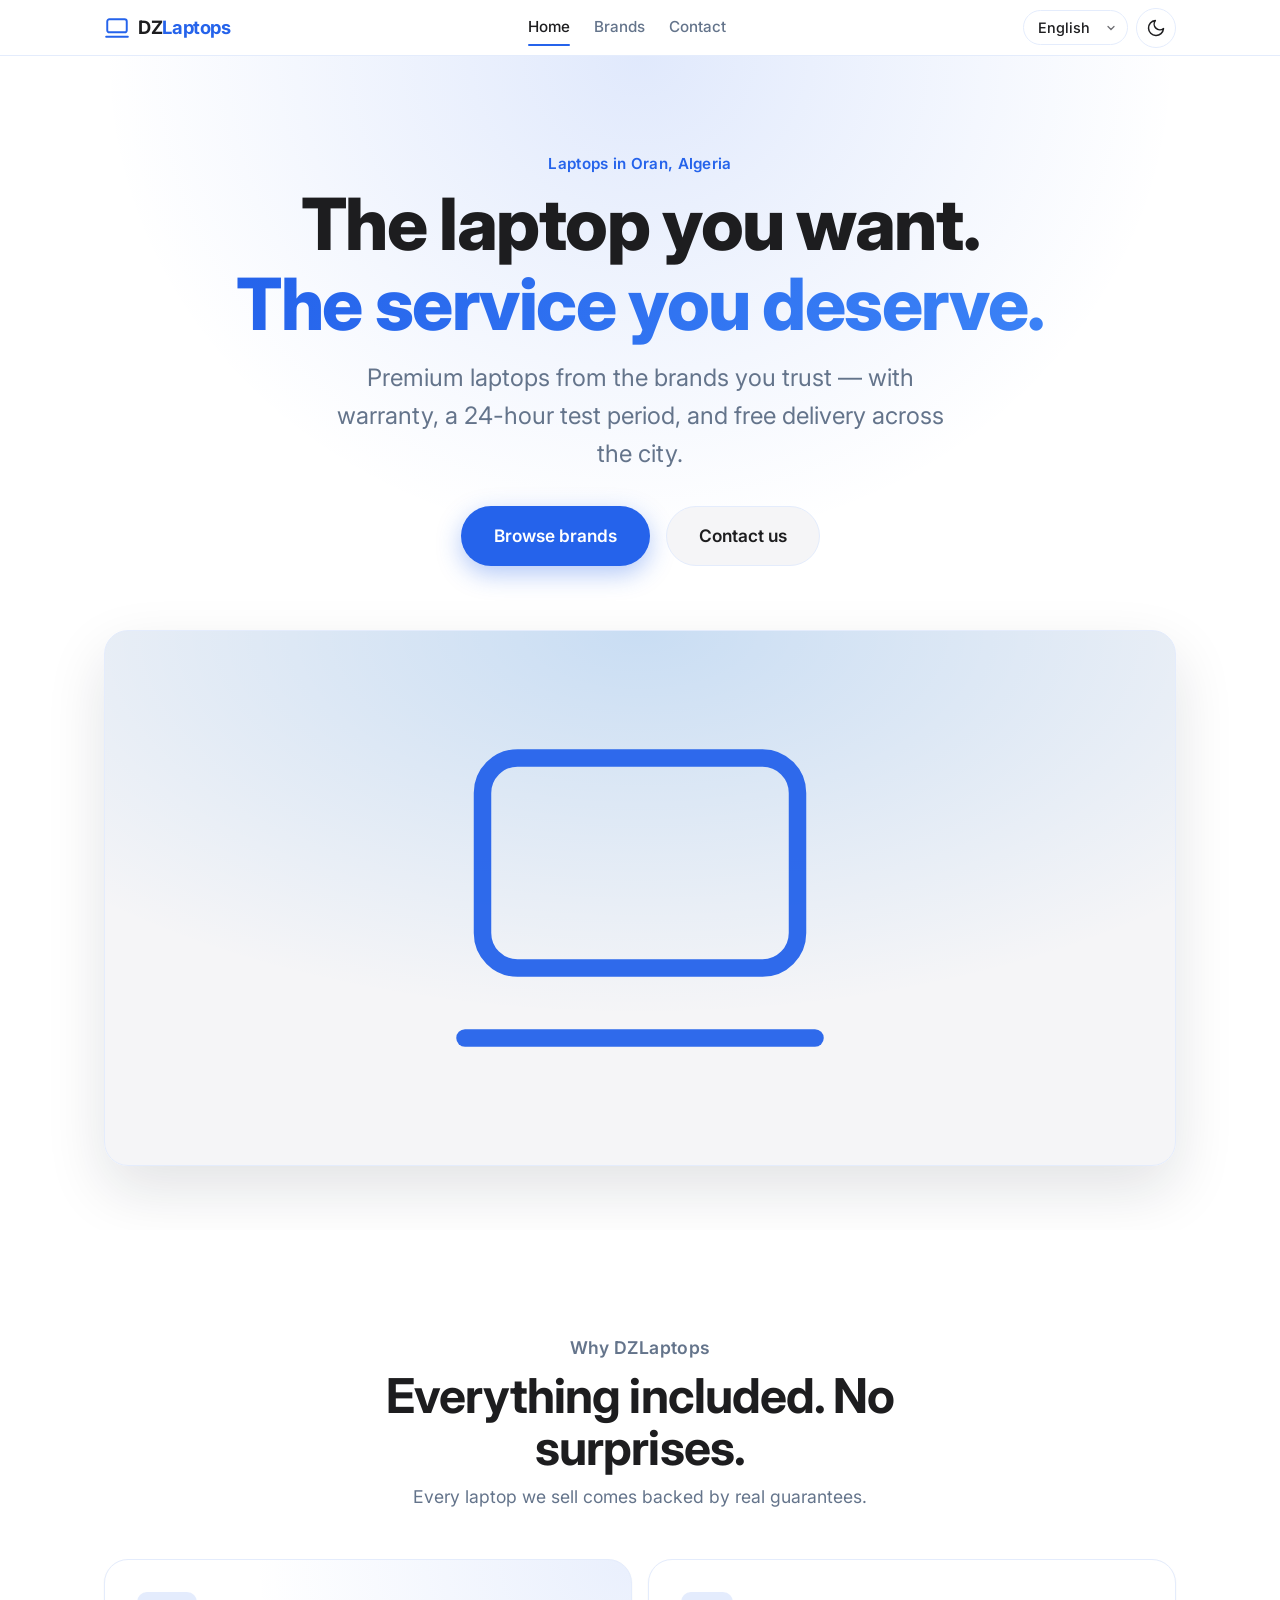
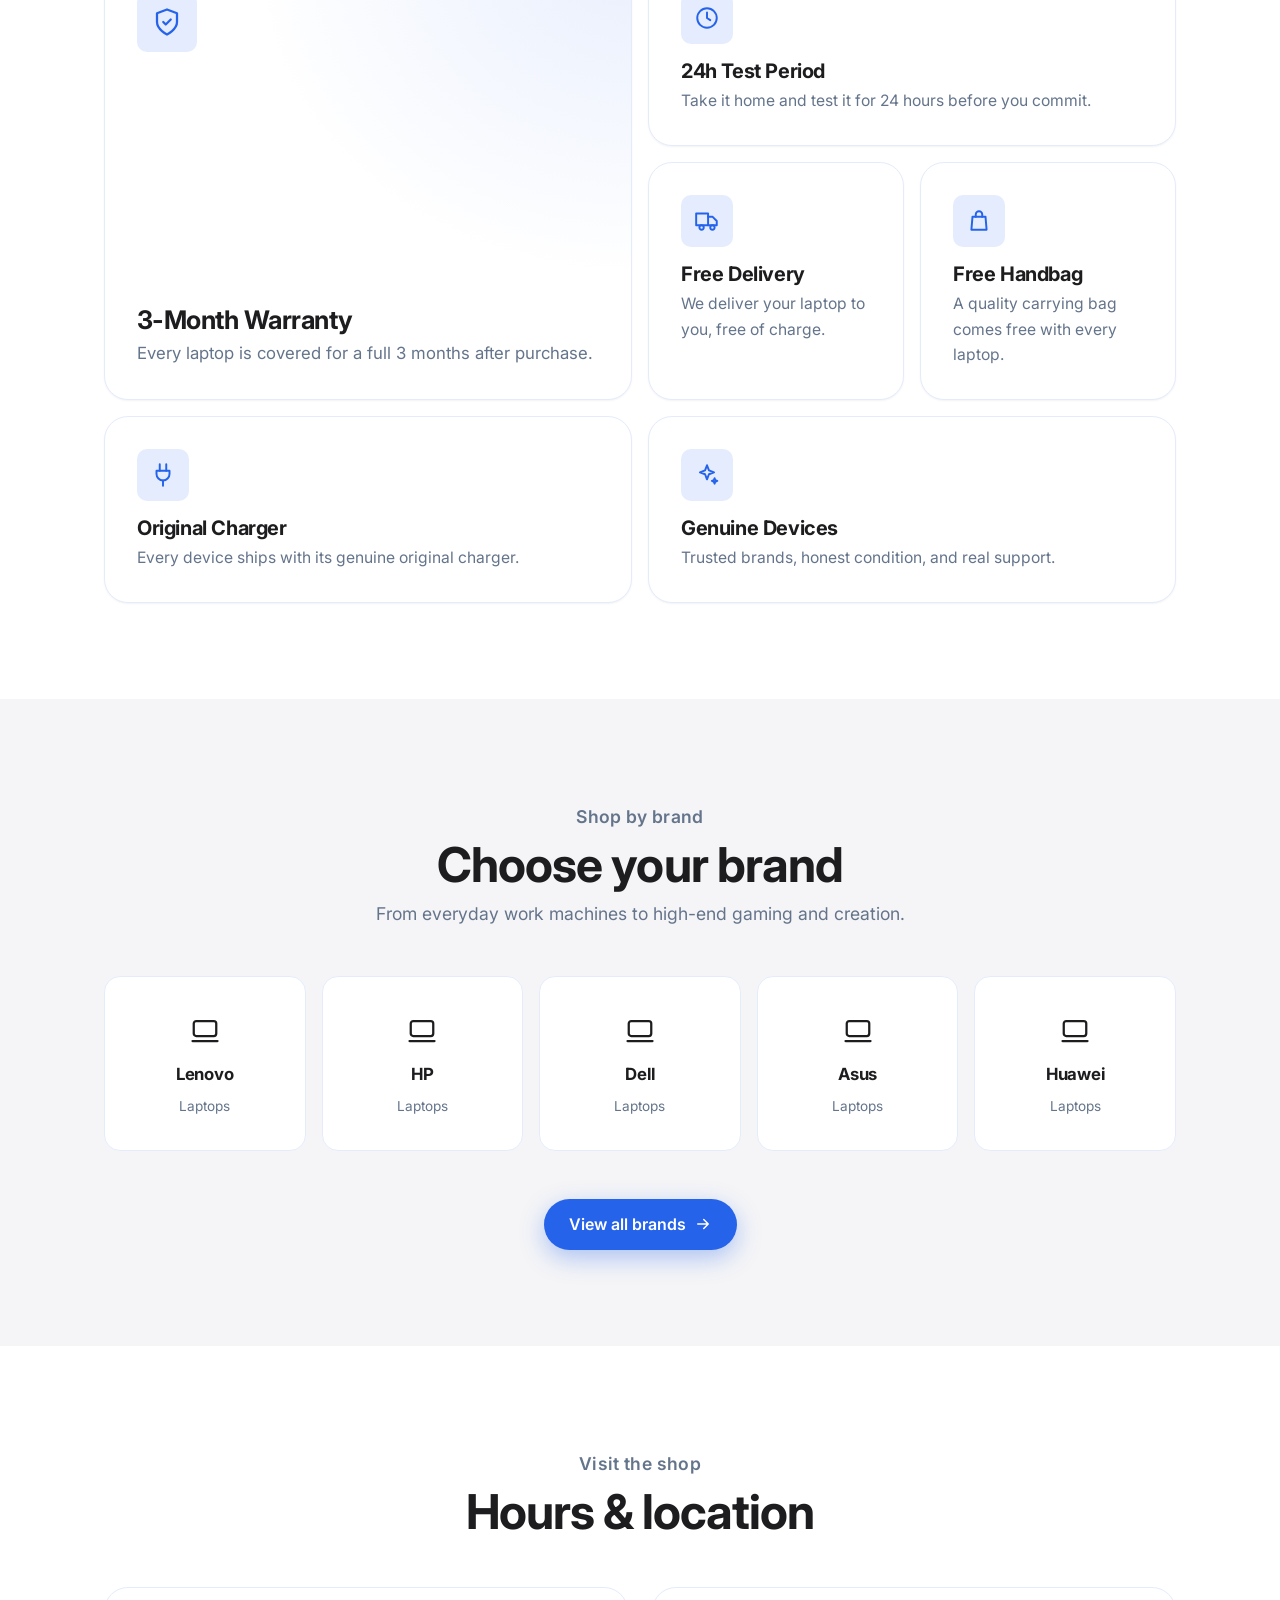
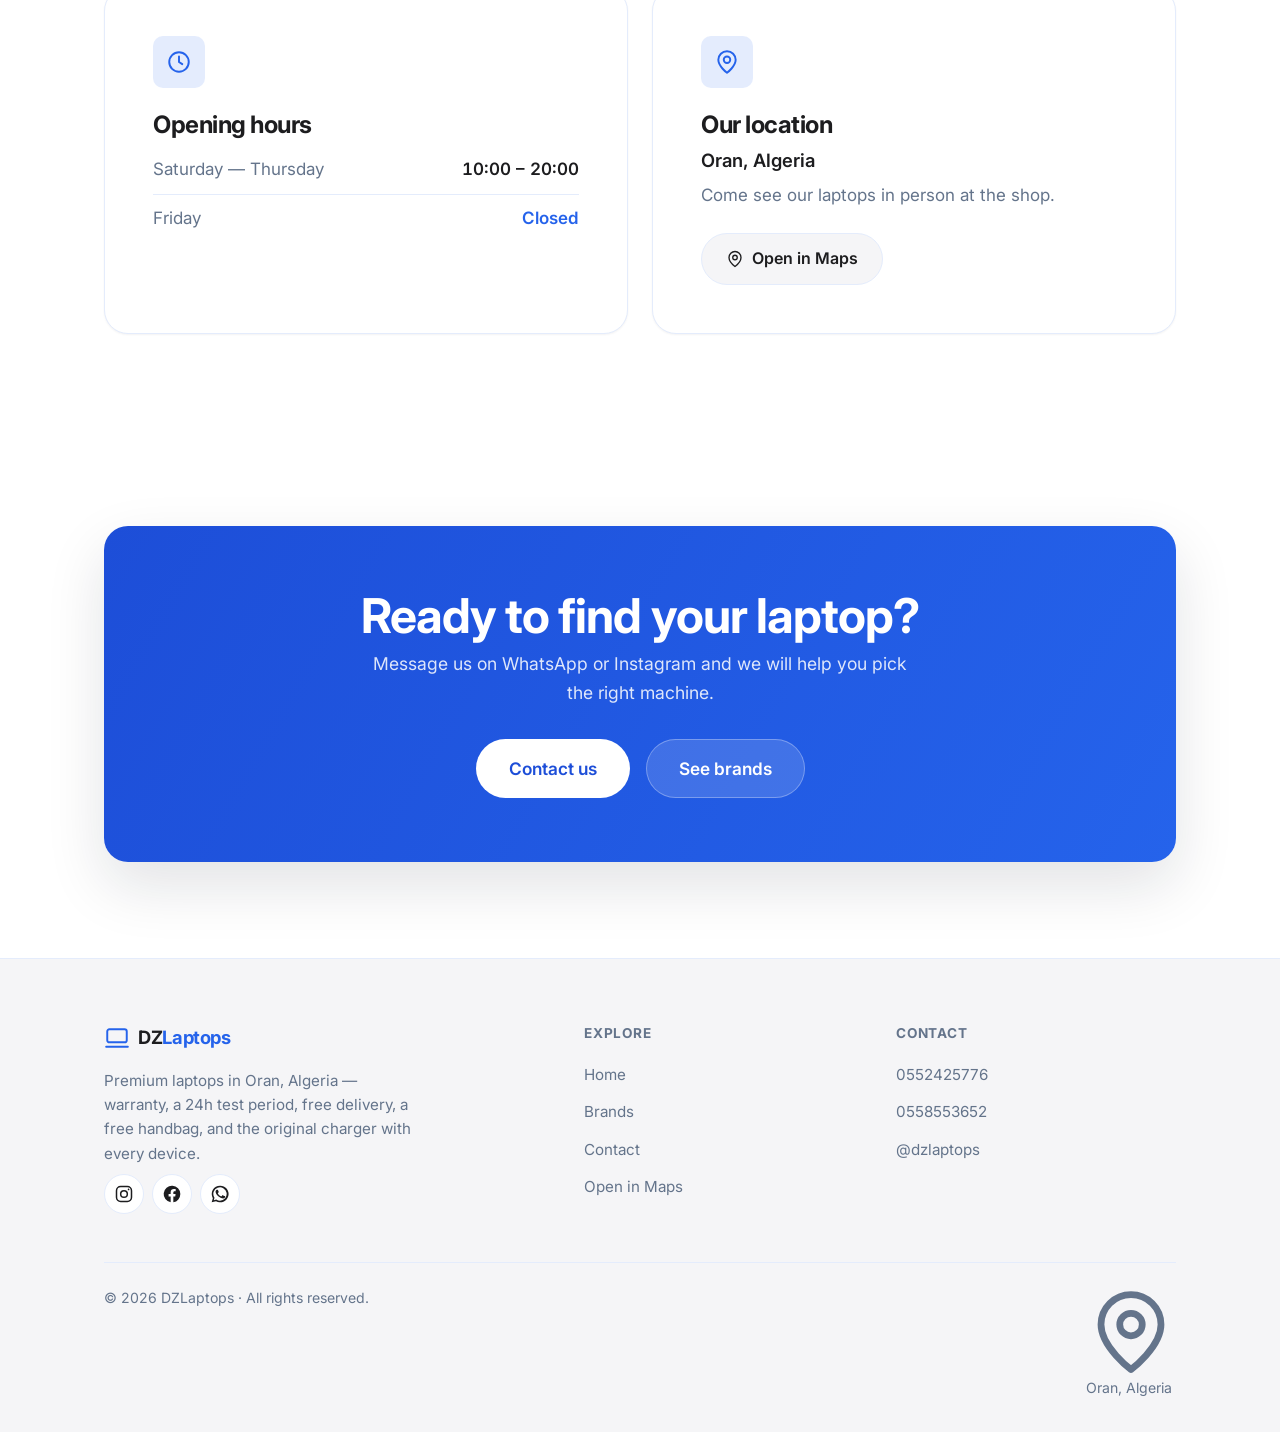
==== index.html @ 5a1df14d "Apply ui-ux-pro-max design system (Bento Grid + skill blue) Rebuild the visual design from the skill" ====
<meta charset="utf-8" />
<meta name="viewport" content="width=device-width, initial-scale=1" />
<meta name="description" content="DZLaptops — premium laptops in Oran, Algeria. 3-month warranty, 24h test period, free delivery, free handbag and the original charger with every device." />
<meta name="theme-color" content="#0071e3" />
<link rel="icon" href="data:image/svg+xml,%3Csvg xmlns='http://www.w3.org/2000/svg' viewBox='0 0 24 24' fill='none' stroke='%230071e3' stroke-width='2' stroke-linecap='round' stroke-linejoin='round'%3E%3Crect x='3' y='4' width='18' height='12' rx='2'/%3E%3Cpath d='M2 20h20'/%3E%3C/svg%3E" />
<link rel="stylesheet" href="assets/css/style.css" />
<title>DZLaptops — Premium Laptops in Oran</title>
<script>
  (function () {
    try {
      var t = localStorage.getItem('dz-theme') ||
        (window.matchMedia('(prefers-color-scheme: dark)').matches ? 'dark' : 'light');
      var l = localStorage.getItem('dz-lang') || 'en';
      var r = document.documentElement;
      r.classList.add('js');
      r.setAttribute('data-theme', t);
      r.setAttribute('lang', l);
      r.setAttribute('dir', l === 'ar' ? 'rtl' : 'ltr');
    } catch (e) {}
  })();
</script>

<body data-page="home" data-page-meta="meta.home">
  <div id="site-header"></div>

  <main>
    <!-- Hero -->
    <header class="hero">
      <div class="container">
        <p class="eyebrow" data-i18n="hero.eyebrow">Laptops in Oran, Algeria</p>
        <h1>
          <span data-i18n="hero.title1">The laptop you want.</span><br />
          <span class="hero-gradient-text" data-i18n="hero.title2">The service you deserve.</span>
        </h1>
        <p class="lead" data-i18n="hero.lead">
          Premium laptops from the brands you trust — with warranty, a 24-hour test period, and free delivery across the city.
        </p>
        <div class="hero-cta">
          <a class="btn btn-primary btn-lg" href="categories.html" data-i18n="hero.cta1">Browse brands</a>
          <a class="btn btn-ghost btn-lg" href="contact.html" data-i18n="hero.cta2">Contact us</a>
        </div>
        <div class="hero-visual reveal" aria-hidden="true">
          <svg viewBox="0 0 24 24" fill="none" stroke="currentColor" stroke-width="1" stroke-linecap="round" stroke-linejoin="round">
            <rect x="3" y="4" width="18" height="12" rx="2" /><path d="M2 20h20" />
          </svg>
        </div>
      </div>
    </header>

    <!-- Perks -->
    <section id="perks">
      <div class="container">
        <div class="section-head reveal">
          <p class="eyebrow" data-i18n="perks.eyebrow">Why DZLaptops</p>
          <h2 data-i18n="perks.title">Everything included. No surprises.</h2>
          <p data-i18n="perks.sub">Every laptop we sell comes backed by real guarantees.</p>
        </div>
        <div class="bento">
          <article class="card perk feat reveal">
            <div class="perk-icon" data-icon="shield"></div>
            <div>
              <h3 data-i18n="perk.warranty.t">3-Month Warranty</h3>
              <p data-i18n="perk.warranty.d">Every laptop is covered for a full 3 months after purchase.</p>
            </div>
          </article>
          <article class="card perk wide reveal">
            <div class="perk-icon" data-icon="clock"></div>
            <h3 data-i18n="perk.test.t">24h Test Period</h3>
            <p data-i18n="perk.test.d">Take it home and test it for 24 hours before you commit.</p>
          </article>
          <article class="card perk reveal">
            <div class="perk-icon" data-icon="truck"></div>
            <h3 data-i18n="perk.delivery.t">Free Delivery</h3>
            <p data-i18n="perk.delivery.d">We deliver your laptop to you, free of charge.</p>
          </article>
          <article class="card perk reveal">
            <div class="perk-icon" data-icon="bag"></div>
            <h3 data-i18n="perk.handbag.t">Free Handbag</h3>
            <p data-i18n="perk.handbag.d">A quality carrying bag comes free with every laptop.</p>
          </article>
          <article class="card perk wide reveal">
            <div class="perk-icon" data-icon="plug"></div>
            <h3 data-i18n="perk.charger.t">Original Charger</h3>
            <p data-i18n="perk.charger.d">Every device ships with its genuine original charger.</p>
          </article>
          <article class="card perk wide reveal">
            <div class="perk-icon" data-icon="sparkles"></div>
            <h3 data-i18n="perk.authentic.t">Genuine Devices</h3>
            <p data-i18n="perk.authentic.d">Trusted brands, honest condition, and real support.</p>
          </article>
        </div>
      </div>
    </section>

    <!-- Brands preview -->
    <section id="brands" style="background: var(--bg-elevated);">
      <div class="container">
        <div class="section-head reveal">
          <p class="eyebrow" data-i18n="brands.eyebrow">Shop by brand</p>
          <h2 data-i18n="brands.title">Choose your brand</h2>
          <p data-i18n="brands.sub">From everyday work machines to high-end gaming and creation.</p>
        </div>
        <div class="brand-grid reveal" id="brandPreview"></div>
        <div style="text-align:center; margin-top: var(--space-6);">
          <a class="btn btn-primary" href="categories.html">
            <span data-i18n="brands.viewall">View all brands</span>
            <span data-icon="arrow" class="inline-icon"></span>
          </a>
        </div>
      </div>
    </section>

    <!-- Info: hours + location -->
    <section id="info">
      <div class="container">
        <div class="section-head reveal">
          <p class="eyebrow" data-i18n="info.eyebrow">Visit the shop</p>
          <h2 data-i18n="info.title">Hours & location</h2>
        </div>
        <div class="info-grid">
          <article class="card info-card reveal">
            <div class="perk-icon" data-icon="clock"></div>
            <h3 data-i18n="info.hours.t">Opening hours</h3>
            <div class="hours-row">
              <span class="day" data-i18n="info.hours.days">Saturday — Thursday</span>
              <span class="time" data-i18n="info.hours.time">10:00 – 20:00</span>
            </div>
            <div class="hours-row">
              <span class="day" data-i18n="info.hours.friday">Friday</span>
              <span class="time badge-closed" data-i18n="info.hours.closed">Closed</span>
            </div>
          </article>
          <article class="card info-card reveal">
            <div class="perk-icon" data-icon="pin"></div>
            <h3 data-i18n="info.location.t">Our location</h3>
            <p style="font-size:1.15rem;font-weight:600;margin-bottom:6px;" data-i18n="info.location.city">Oran, Algeria</p>
            <p class="muted" data-i18n="info.location.d">Come see our laptops in person at the shop.</p>
            <a class="btn btn-ghost" style="margin-top:var(--space-4);" id="mapBtn" target="_blank" rel="noopener">
              <span data-icon="pin" class="inline-icon"></span>
              <span data-i18n="info.location.map">Open in Maps</span>
            </a>
          </article>
        </div>
      </div>
    </section>

    <!-- CTA banner -->
    <section>
      <div class="container">
        <div class="banner reveal">
          <h2 data-i18n="banner.title">Ready to find your laptop?</h2>
          <p data-i18n="banner.sub">Message us on WhatsApp or Instagram and we will help you pick the right machine.</p>
          <div class="hero-cta">
            <a class="btn btn-primary btn-lg" href="contact.html" data-i18n="banner.cta1">Contact us</a>
            <a class="btn btn-ghost btn-lg" href="categories.html" data-i18n="banner.cta2">See brands</a>
          </div>
        </div>
      </div>
    </section>
  </main>

  <div id="site-footer"></div>

  <script src="assets/js/components.js"></script>
  <script src="assets/js/i18n.js"></script>
  <script src="assets/js/page.js"></script>
  <script src="assets/js/main.js"></script>
</body>
---- assets/css/style.css ----
/* =========================================================
   DZLaptops — Apple-inspired blue theme
   Design tokens, light/dark themes, RTL, responsive
   ========================================================= */

@import url('https://fonts.googleapis.com/css2?family=Inter:wght@400;500;600;700;800&family=Cairo:wght@400;500;600;700;800&display=swap');

/* ---------- Design tokens ---------- */
:root {
  /* Brand blue — ui-ux-pro-max color DB (SaaS/CRM professional blue) */
  --blue-500: #2563eb;
  --blue-400: #3b82f6;
  --blue-600: #1d4ed8;
  --blue-glow: rgba(37, 99, 235, 0.35);

  /* Light theme (default) — Bento Box Grid canvas (#F5F5F7) + skill tokens */
  --bg: #ffffff;
  --bg-elevated: #f5f5f7;
  --surface: #ffffff;
  --surface-2: #f5f5f7;
  --text: #1d1d1f;
  --text-muted: #64748b;          /* skill muted-foreground */
  --border: #e4ecfc;              /* skill border */
  --border-strong: #cdddfb;
  --primary: var(--blue-500);
  --primary-hover: var(--blue-600);
  --on-primary: #ffffff;
  --nav-bg: rgba(255, 255, 255, 0.72);
  /* Bento shadow scale (skill: 0 4px 6px rgba(0,0,0,.05)) */
  --shadow-sm: 0 1px 2px rgba(15, 23, 42, 0.05);
  --shadow-md: 0 4px 6px rgba(15, 23, 42, 0.05), 0 10px 30px rgba(15, 23, 42, 0.06);
  --shadow-lg: 0 24px 60px rgba(15, 23, 42, 0.12);
  --hover-scale: 1.02;            /* skill Bento hover */
  --hero-glow: radial-gradient(60% 60% at 50% 0%, rgba(37, 99, 235, 0.14) 0%, rgba(37, 99, 235, 0) 70%);

  /* Type scale */
  --font-sans: 'Inter', -apple-system, BlinkMacSystemFont, 'SF Pro Display', 'Segoe UI', Roboto, Helvetica, Arial, sans-serif;
  --font-ar: 'Cairo', 'Inter', -apple-system, 'Segoe UI', sans-serif;

  /* Spacing rhythm (4/8) */
  --space-1: 4px;
  --space-2: 8px;
  --space-3: 16px;
  --space-4: 24px;
  --space-5: 32px;
  --space-6: 48px;
  --space-7: 64px;
  --space-8: 96px;

  --radius-sm: 10px;
  --radius-md: 16px;
  --radius-lg: 24px;
  --radius-full: 999px;

  --container: 1120px;
  --nav-h: 56px;
  --ease: cubic-bezier(0.4, 0, 0.2, 1);
}

:root[data-theme='dark'] {
  --bg: #000000;
  --bg-elevated: #101012;
  --surface: #161617;
  --surface-2: #1d1d1f;
  --text: #f5f5f7;
  --text-muted: #94a3b8;
  --border: rgba(255, 255, 255, 0.10);
  --border-strong: rgba(255, 255, 255, 0.18);
  --primary: var(--blue-400);
  --primary-hover: #60a5fa;
  --on-primary: #ffffff;
  --nav-bg: rgba(20, 20, 22, 0.72);
  --shadow-sm: 0 1px 2px rgba(0, 0, 0, 0.4);
  --shadow-md: 0 8px 30px rgba(0, 0, 0, 0.5);
  --shadow-lg: 0 24px 60px rgba(0, 0, 0, 0.6);
  --hover-scale: 1.02;
  --hero-glow: radial-gradient(60% 60% at 50% 0%, rgba(59, 130, 246, 0.22) 0%, rgba(59, 130, 246, 0) 70%);
}

/* ---------- Base ---------- */
* { box-sizing: border-box; margin: 0; padding: 0; }

html { scroll-behavior: smooth; -webkit-text-size-adjust: 100%; }

body {
  font-family: var(--font-sans);
  background: var(--bg);
  color: var(--text);
  line-height: 1.6;
  font-size: 17px;
  min-height: 100dvh;
  -webkit-font-smoothing: antialiased;
  text-rendering: optimizeLegibility;
  transition: background-color 0.4s var(--ease), color 0.4s var(--ease);
}

html[lang='ar'] body { font-family: var(--font-ar); }

img { max-width: 100%; display: block; }

a { color: inherit; text-decoration: none; }

h1, h2, h3 { line-height: 1.1; letter-spacing: -0.02em; font-weight: 700; }
h1 { font-size: clamp(2.5rem, 6vw, 4.5rem); font-weight: 800; }
h2 { font-size: clamp(1.9rem, 4vw, 3rem); }
h3 { font-size: 1.25rem; }

.container { width: 100%; max-width: var(--container); margin-inline: auto; padding-inline: var(--space-4); }

section { padding-block: var(--space-8); }

.eyebrow {
  color: var(--primary);
  font-weight: 600;
  font-size: 0.95rem;
  letter-spacing: 0.02em;
  margin-bottom: var(--space-2);
}

.section-head { text-align: center; max-width: 640px; margin: 0 auto var(--space-6); }
.section-head p { color: var(--text-muted); font-size: 1.1rem; margin-top: var(--space-2); }

.muted { color: var(--text-muted); }

/* ---------- Buttons ---------- */
.btn {
  display: inline-flex;
  align-items: center;
  gap: var(--space-2);
  padding: 12px 24px;
  border-radius: var(--radius-full);
  font-weight: 600;
  font-size: 1rem;
  cursor: pointer;
  border: 1px solid transparent;
  transition: transform 0.2s var(--ease), background-color 0.2s var(--ease),
    box-shadow 0.2s var(--ease), border-color 0.2s var(--ease);
  white-space: nowrap;
}
.btn:focus-visible { outline: 3px solid var(--primary); outline-offset: 2px; }
.btn-primary { background: var(--primary); color: var(--on-primary); box-shadow: 0 8px 24px var(--blue-glow); }
.btn-primary:hover { background: var(--primary-hover); transform: translateY(-2px); }
.btn-primary:active { transform: translateY(0); }
.btn-ghost { background: var(--surface-2); color: var(--text); border-color: var(--border); }
.btn-ghost:hover { border-color: var(--border-strong); transform: translateY(-2px); }
.btn-lg { padding: 15px 32px; font-size: 1.08rem; }

/* ---------- Navbar ---------- */
.nav {
  position: sticky;
  top: 0;
  z-index: 100;
  height: var(--nav-h);
  background: var(--nav-bg);
  -webkit-backdrop-filter: saturate(180%) blur(20px);
  backdrop-filter: saturate(180%) blur(20px);
  border-bottom: 1px solid var(--border);
}
.nav-inner {
  height: 100%;
  display: flex;
  align-items: center;
  justify-content: space-between;
  gap: var(--space-3);
  max-width: var(--container);
  margin-inline: auto;
  padding-inline: var(--space-4);
}
.brand { display: flex; align-items: center; gap: 8px; font-weight: 700; font-size: 1.15rem; letter-spacing: -0.02em; }
.brand svg { width: 26px; height: 26px; color: var(--primary); }
.brand b { color: var(--primary); }

.nav-links { display: flex; align-items: center; gap: var(--space-4); }
.nav-links a { color: var(--text-muted); font-size: 0.95rem; font-weight: 500; transition: color 0.2s var(--ease); position: relative; }
.nav-links a:hover, .nav-links a.active { color: var(--text); }
.nav-links a.active::after {
  content: ''; position: absolute; inset-inline: 0; bottom: -6px; height: 2px;
  background: var(--primary); border-radius: 2px;
}

.nav-actions { display: flex; align-items: center; gap: var(--space-2); }

.icon-btn {
  width: 40px; height: 40px;
  display: inline-flex; align-items: center; justify-content: center;
  border-radius: var(--radius-full);
  background: transparent; border: 1px solid var(--border);
  color: var(--text); cursor: pointer;
  transition: background-color 0.2s var(--ease), border-color 0.2s var(--ease);
}
.icon-btn:hover { background: var(--surface-2); border-color: var(--border-strong); }
.icon-btn:focus-visible { outline: 3px solid var(--primary); outline-offset: 2px; }
.icon-btn svg { width: 20px; height: 20px; }

/* Language selector */
.lang-select {
  appearance: none;
  background: transparent;
  border: 1px solid var(--border);
  color: var(--text);
  border-radius: var(--radius-full);
  padding: 8px 30px 8px 14px;
  font-family: inherit;
  font-size: 0.9rem;
  font-weight: 500;
  cursor: pointer;
  background-image: url("data:image/svg+xml,%3Csvg xmlns='http://www.w3.org/2000/svg' width='12' height='12' viewBox='0 0 24 24' fill='none' stroke='%236e6e73' stroke-width='2.5' stroke-linecap='round'%3E%3Cpath d='M6 9l6 6 6-6'/%3E%3C/svg%3E");
  background-repeat: no-repeat;
  background-position: right 10px center;
}
html[dir='rtl'] .lang-select { padding: 8px 14px 8px 30px; background-position: left 10px center; }
.lang-select:focus-visible { outline: 3px solid var(--primary); outline-offset: 2px; }

/* Mobile menu toggle */
.menu-toggle { display: none; }

/* ---------- Hero ---------- */
.hero {
  position: relative;
  text-align: center;
  padding-block: var(--space-8) var(--space-7);
  overflow: hidden;
}
.hero::before {
  content: ''; position: absolute; inset: 0; background: var(--hero-glow); pointer-events: none;
}
.hero .container { position: relative; }
.hero h1 { margin-bottom: var(--space-3); }
.hero .lead {
  font-size: clamp(1.1rem, 2.4vw, 1.5rem);
  color: var(--text-muted);
  max-width: 620px;
  margin: 0 auto var(--space-5);
}
.hero-gradient-text {
  background: linear-gradient(120deg, var(--blue-500), var(--blue-400));
  -webkit-background-clip: text; background-clip: text;
  -webkit-text-fill-color: transparent; color: transparent;
}
.hero-cta { display: flex; gap: var(--space-3); justify-content: center; flex-wrap: wrap; }

.hero-visual {
  margin-top: var(--space-7);
  aspect-ratio: 16 / 8;
  border-radius: var(--radius-lg);
  background:
    radial-gradient(120% 120% at 50% 0%, rgba(0,113,227,0.18), transparent 60%),
    linear-gradient(160deg, var(--surface-2), var(--bg-elevated));
  border: 1px solid var(--border);
  box-shadow: var(--shadow-lg);
  display: grid;
  place-items: center;
  position: relative;
  overflow: hidden;
}
.hero-visual svg { width: min(60%, 420px); height: auto; color: var(--primary); opacity: 0.95; }

/* ---------- Perks / features grid ---------- */
.grid { display: grid; gap: var(--space-4); }
.grid-3 { grid-template-columns: repeat(3, 1fr); }
.grid-2 { grid-template-columns: repeat(2, 1fr); }

.card {
  background: var(--surface);
  border: 1px solid var(--border);
  border-radius: var(--radius-lg);           /* skill Bento: 24px */
  padding: var(--space-5);
  box-shadow: var(--shadow-sm);
  transition: transform 0.25s var(--ease), box-shadow 0.25s var(--ease), border-color 0.25s var(--ease);
}
.card:hover { transform: scale(var(--hover-scale)); box-shadow: var(--shadow-md); border-color: var(--border-strong); }

/* ---------- Bento Box Grid (ui-ux-pro-max style: "Bento Box Grid") ----------
   Modular, asymmetric cards with varied spans — the skill's #1 Apple match. */
.bento {
  display: grid;
  grid-template-columns: repeat(4, 1fr);
  grid-auto-rows: minmax(150px, auto);
  gap: var(--space-3);                        /* skill --grid-gap: 16px */
}
.bento .card { display: flex; flex-direction: column; justify-content: flex-start; }
.bento .feat { grid-column: span 2; grid-row: span 2; }   /* 2x2 hero tile */
.bento .wide { grid-column: span 2; }                      /* 2x1 */
.bento .tall { grid-row: span 2; }
/* The 2x2 feature tile gets a subtle brand wash + larger type */
.bento .feat {
  background:
    radial-gradient(120% 120% at 100% 0%, color-mix(in srgb, var(--primary) 10%, transparent), transparent 60%),
    var(--surface);
  justify-content: space-between;
}
.bento .feat .perk-icon { width: 60px; height: 60px; }
.bento .feat .perk-icon svg { width: 30px; height: 30px; }
.bento .feat h3 { font-size: 1.6rem; margin-top: auto; }
.bento .feat p { font-size: 1.05rem; }

.perk-icon {
  width: 52px; height: 52px; border-radius: var(--radius-sm);
  display: grid; place-items: center;
  background: color-mix(in srgb, var(--primary) 12%, transparent);
  color: var(--primary);
  margin-bottom: var(--space-3);
  flex-shrink: 0;
}
.perk-icon svg { width: 26px; height: 26px; }
.perk h3 { margin-bottom: 6px; }
.perk p { color: var(--text-muted); font-size: 0.98rem; }

/* ---------- Brand grid ---------- */
.brand-grid { display: grid; grid-template-columns: repeat(5, 1fr); gap: var(--space-3); }
.brand-card {
  background: var(--surface);
  border: 1px solid var(--border);
  border-radius: var(--radius-md);
  padding: var(--space-5) var(--space-3);
  display: flex; flex-direction: column; align-items: center; gap: var(--space-2);
  text-align: center;
  transition: transform 0.25s var(--ease), box-shadow 0.25s var(--ease), border-color 0.25s var(--ease);
  cursor: pointer;
}
.brand-card:hover { transform: translateY(-4px); box-shadow: var(--shadow-md); border-color: var(--primary); }
.brand-card:focus-visible { outline: 3px solid var(--primary); outline-offset: 2px; }
.brand-logo {
  height: 44px; display: grid; place-items: center; color: var(--text);
}
.brand-logo svg { height: 30px; width: auto; }
.brand-name { font-weight: 700; font-size: 1.05rem; letter-spacing: -0.01em; }
.brand-card .brand-sub { color: var(--text-muted); font-size: 0.85rem; }

/* ---------- Info / hours + location ---------- */
.info-grid { display: grid; grid-template-columns: 1fr 1fr; gap: var(--space-4); }
.info-card { padding: var(--space-6); }
.info-card .perk-icon { margin-bottom: var(--space-4); }
.info-card h3 { font-size: 1.5rem; margin-bottom: var(--space-2); }
.hours-row { display: flex; justify-content: space-between; padding-block: 10px; border-bottom: 1px solid var(--border); }
.hours-row:last-child { border-bottom: 0; }
.hours-row .day { color: var(--text-muted); }
.hours-row .time { font-weight: 600; font-variant-numeric: tabular-nums; }
.badge-closed { color: var(--blue-500); font-weight: 600; }
:root[data-theme='dark'] .badge-closed { color: var(--blue-400); }

/* ---------- Contact ---------- */
.contact-grid { display: grid; grid-template-columns: repeat(2, 1fr); gap: var(--space-4); }
.contact-card { display: flex; align-items: center; gap: var(--space-4); padding: var(--space-4) var(--space-5); }
.contact-card .perk-icon { margin-bottom: 0; flex-shrink: 0; }
.contact-card .c-body { display: flex; flex-direction: column; }
.contact-card .c-label { color: var(--text-muted); font-size: 0.88rem; }
.contact-card .c-value { font-weight: 700; font-size: 1.15rem; letter-spacing: -0.01em; font-variant-numeric: tabular-nums; }
.contact-card:hover .c-value { color: var(--primary); }

/* ---------- Banner CTA ---------- */
.banner {
  background: linear-gradient(120deg, var(--blue-600), var(--blue-500));
  border-radius: var(--radius-lg);
  padding: var(--space-7);
  text-align: center;
  color: #fff;
  box-shadow: var(--shadow-lg);
}
.banner h2 { color: #fff; }
.banner p { color: rgba(255,255,255,0.85); max-width: 560px; margin: var(--space-2) auto var(--space-5); font-size: 1.1rem; }
.banner .btn-ghost { background: rgba(255,255,255,0.14); color: #fff; border-color: rgba(255,255,255,0.3); }
.banner .btn-ghost:hover { background: rgba(255,255,255,0.24); }
.banner .btn-primary { background: #fff; color: var(--blue-600); box-shadow: none; }

/* ---------- Footer ---------- */
.footer { border-top: 1px solid var(--border); background: var(--bg-elevated); padding-block: var(--space-7) var(--space-5); }
.footer-grid { display: grid; grid-template-columns: 1.6fr 1fr 1fr; gap: var(--space-5); margin-bottom: var(--space-6); }
.footer h4 { font-size: 0.85rem; text-transform: uppercase; letter-spacing: 0.06em; color: var(--text-muted); margin-bottom: var(--space-3); }
.footer .brand { margin-bottom: var(--space-3); }
.footer p { color: var(--text-muted); font-size: 0.95rem; max-width: 320px; }
.footer ul { list-style: none; display: flex; flex-direction: column; gap: 10px; }
.footer ul a { color: var(--text-muted); font-size: 0.95rem; transition: color 0.2s var(--ease); }
.footer ul a:hover { color: var(--text); }
.socials { display: flex; gap: var(--space-2); margin-top: var(--space-2); }
.socials a { width: 40px; height: 40px; border-radius: var(--radius-full); display: grid; place-items: center; background: var(--surface); border: 1px solid var(--border); color: var(--text); transition: transform 0.2s var(--ease), border-color 0.2s var(--ease); }
.socials a:hover { transform: translateY(-2px); border-color: var(--primary); color: var(--primary); }
.socials svg { width: 20px; height: 20px; }
.footer-bottom { border-top: 1px solid var(--border); padding-top: var(--space-4); display: flex; justify-content: space-between; flex-wrap: wrap; gap: var(--space-2); color: var(--text-muted); font-size: 0.88rem; }

/* ---------- Page header (subpages) ---------- */
.page-header { text-align: center; padding-block: var(--space-8) var(--space-6); position: relative; overflow: hidden; }
.page-header::before { content: ''; position: absolute; inset: 0; background: var(--hero-glow); pointer-events: none; }
.page-header .container { position: relative; }
.page-header p { color: var(--text-muted); font-size: 1.15rem; max-width: 560px; margin: var(--space-3) auto 0; }

/* ---------- Inline icons in buttons ---------- */
.inline-icon { display: inline-flex; }
.inline-icon svg { width: 18px; height: 18px; }
.btn .inline-icon svg { width: 18px; height: 18px; }
#themeToggle svg { width: 20px; height: 20px; }
html[dir='rtl'] .btn .inline-icon svg[viewBox] path { }
html[dir='rtl'] .inline-icon svg { transform: scaleX(1); }

/* ---------- Reveal on scroll (only hides when JS is active) ---------- */
html.js .reveal { opacity: 0; transform: translateY(24px); transition: opacity 0.6s var(--ease), transform 0.6s var(--ease); }
html.js .reveal.in { opacity: 1; transform: none; }

/* ---------- Responsive ---------- */
@media (max-width: 900px) {
  .grid-3 { grid-template-columns: repeat(2, 1fr); }
  .brand-grid { grid-template-columns: repeat(3, 1fr); }
  .footer-grid { grid-template-columns: 1fr 1fr; }
  /* Bento collapses to 2 cols; feature stays 2-wide, others reflow */
  .bento { grid-template-columns: repeat(2, 1fr); }
  .bento .feat { grid-column: span 2; grid-row: span 1; }
  .bento .wide { grid-column: span 2; }
}
@media (max-width: 720px) {
  .nav-links { display: none; }
  .menu-toggle { display: inline-flex; }
  .nav.open .nav-links {
    display: flex; flex-direction: column; align-items: flex-start;
    position: absolute; top: var(--nav-h); inset-inline: 0;
    background: var(--nav-bg);
    -webkit-backdrop-filter: blur(20px); backdrop-filter: blur(20px);
    border-bottom: 1px solid var(--border);
    padding: var(--space-4);
    gap: var(--space-4);
  }
  .nav.open .nav-links a.active::after { display: none; }
  .info-grid, .contact-grid { grid-template-columns: 1fr; }
  .grid-3 { grid-template-columns: 1fr; }
  .bento { grid-template-columns: 1fr; }
  .bento .feat, .bento .wide { grid-column: span 1; }
  .brand-grid { grid-template-columns: repeat(2, 1fr); }
  .footer-grid { grid-template-columns: 1fr; gap: var(--space-5); }
  section { padding-block: var(--space-7); }
}
@media (max-width: 420px) {
  .brand-grid { grid-template-columns: repeat(2, 1fr); }
  body { font-size: 16px; }
}

/* ---------- Reduced motion ---------- */
@media (prefers-reduced-motion: reduce) {
  * { animation-duration: 0.01ms !important; transition-duration: 0.01ms !important; scroll-behavior: auto !important; }
  .reveal { opacity: 1; transform: none; }
}
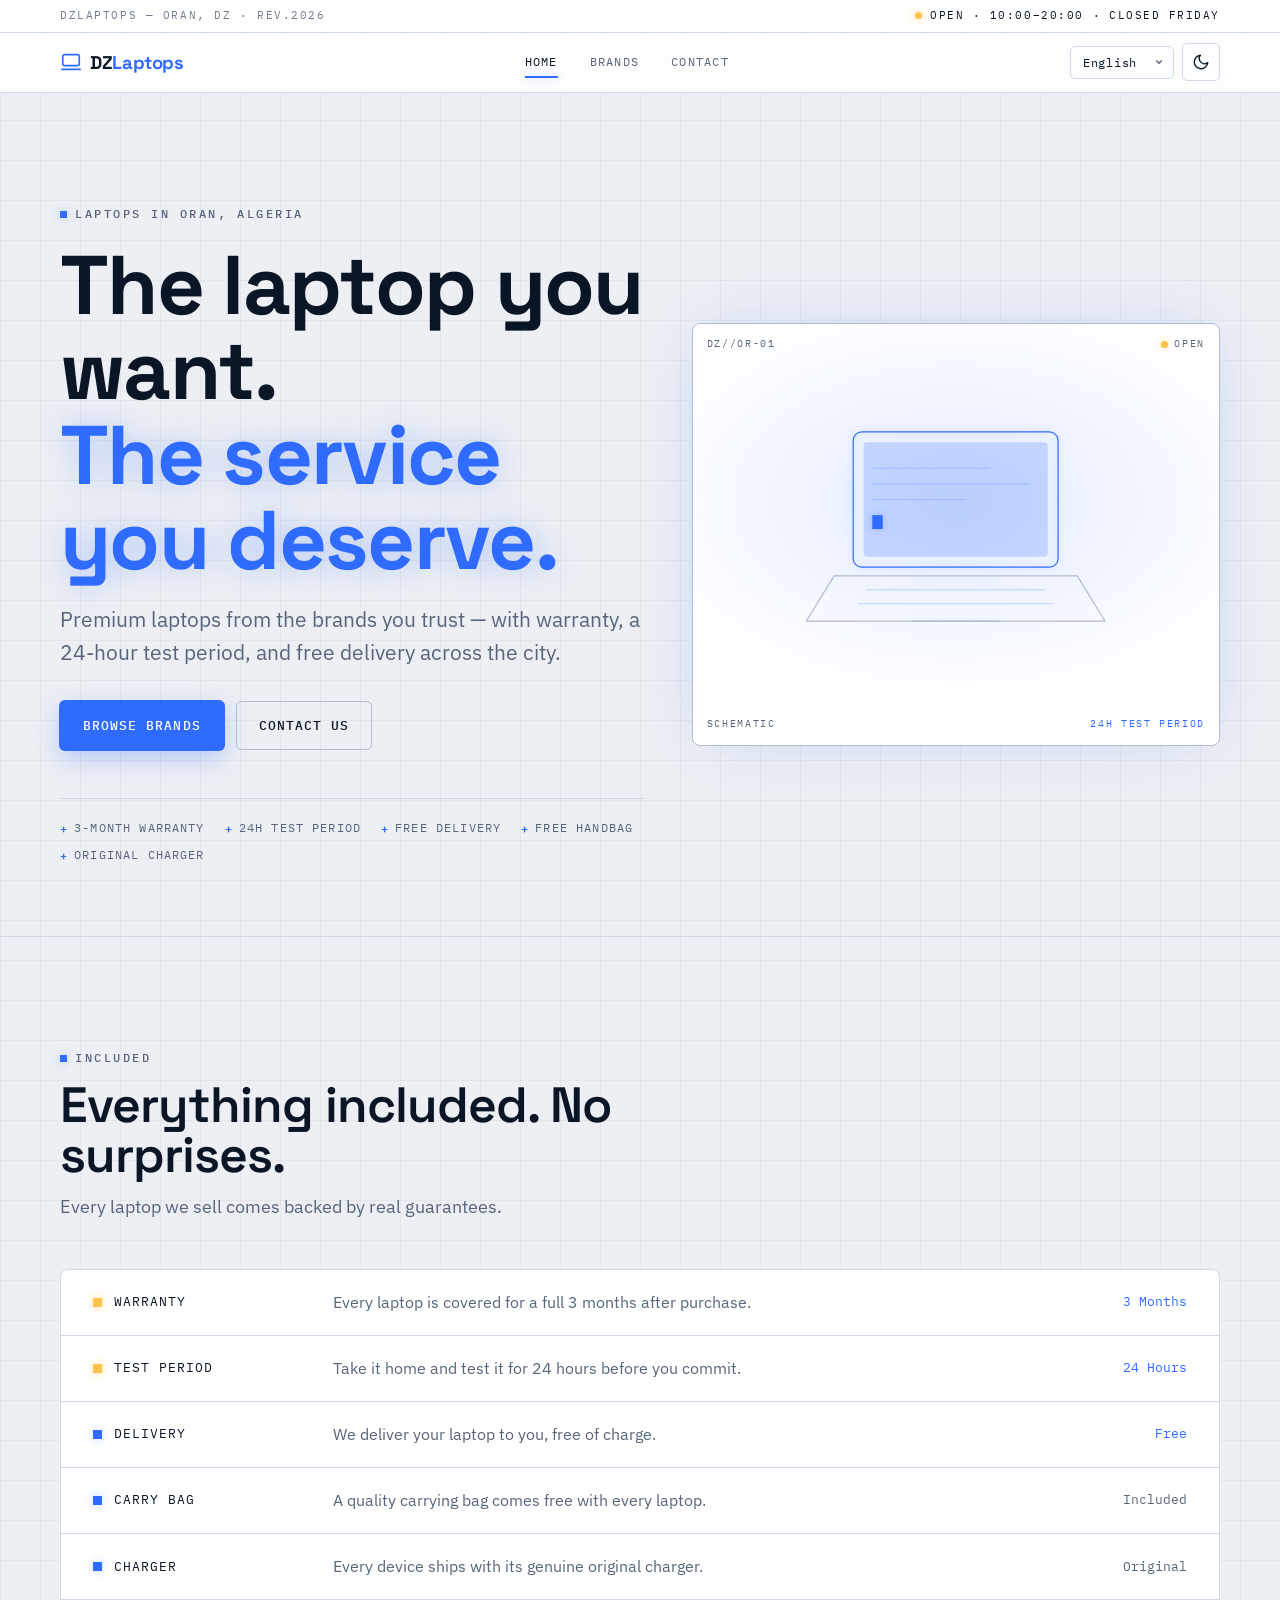
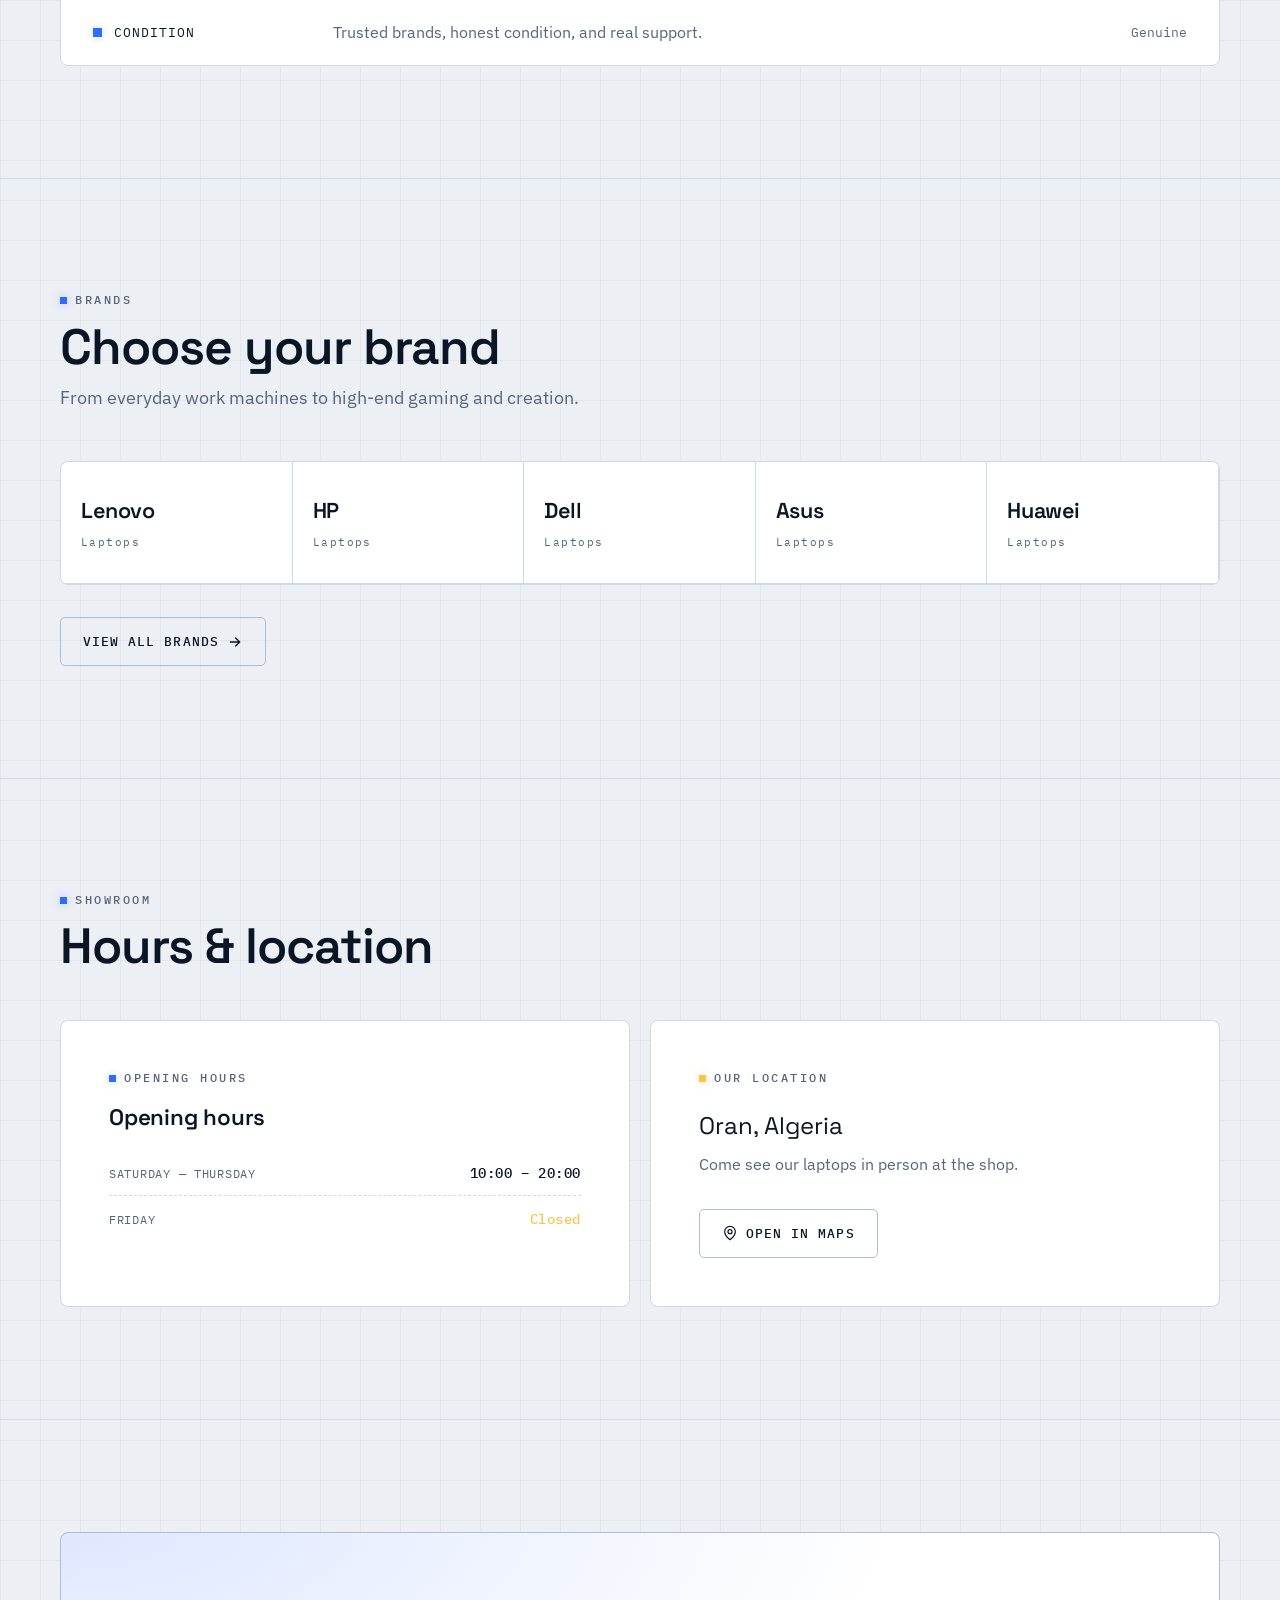
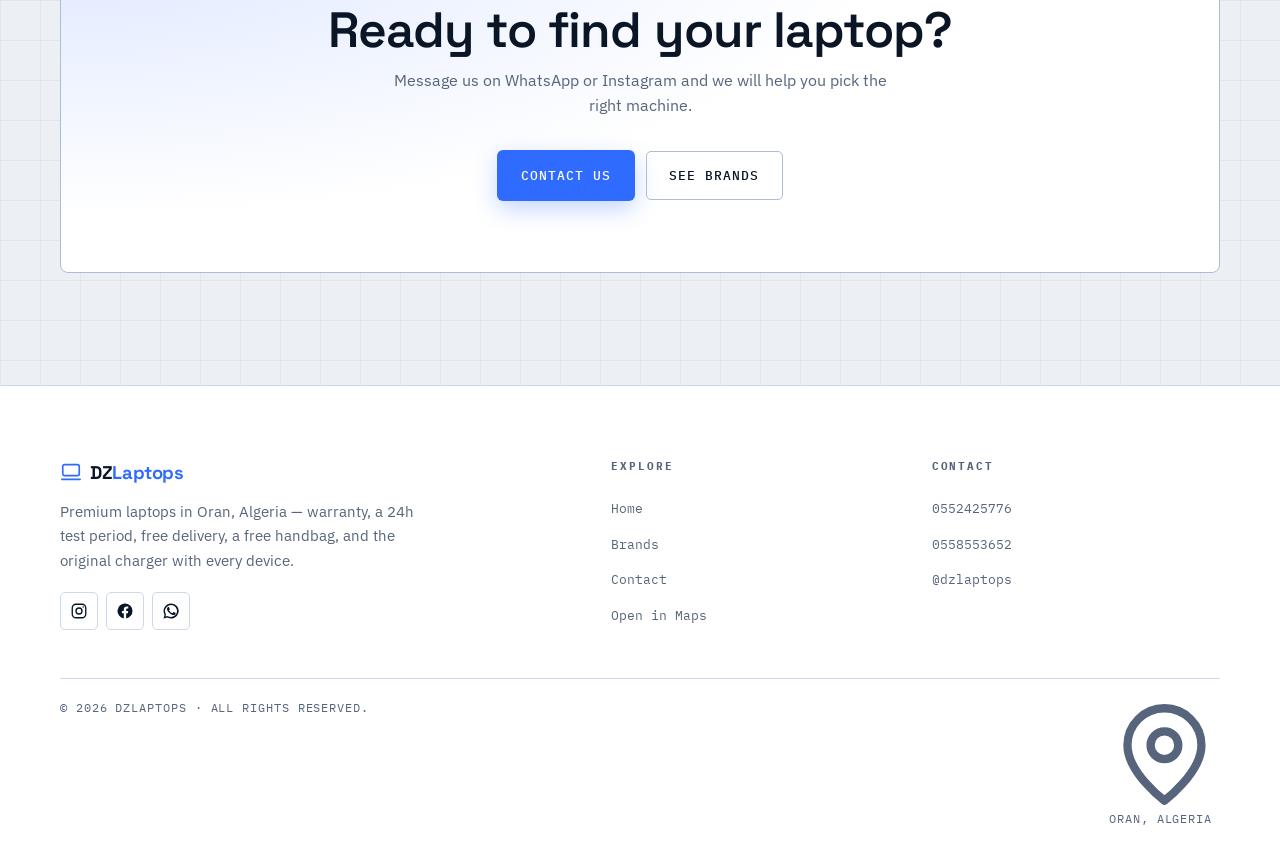
==== commit 0df9825b: "Redesign DZLaptops via frontend-design skill Replace the ui-ux-pro-max Bento/SaaS-blue look with a d" ====
--- a/index.html
+++ b/index.html
@@ -1,10 +1,10 @@
 <meta charset="utf-8" />
 <meta name="viewport" content="width=device-width, initial-scale=1" />
-<meta name="description" content="DZLaptops — premium laptops in Oran, Algeria. 3-month warranty, 24h test period, free delivery, free handbag and the original charger with every device." />
-<meta name="theme-color" content="#0071e3" />
-<link rel="icon" href="data:image/svg+xml,%3Csvg xmlns='http://www.w3.org/2000/svg' viewBox='0 0 24 24' fill='none' stroke='%230071e3' stroke-width='2' stroke-linecap='round' stroke-linejoin='round'%3E%3Crect x='3' y='4' width='18' height='12' rx='2'/%3E%3Cpath d='M2 20h20'/%3E%3C/svg%3E" />
+<meta name="description" content="DZLaptops — laptops in Oran, Algeria. 3-month warranty, 24h test period, free delivery, free carry bag and the original charger with every machine." />
+<meta name="theme-color" content="#2f6bff" />
+<link rel="icon" href="data:image/svg+xml,%3Csvg xmlns='http://www.w3.org/2000/svg' viewBox='0 0 24 24' fill='none' stroke='%232f6bff' stroke-width='2' stroke-linecap='round' stroke-linejoin='round'%3E%3Crect x='3' y='4' width='18' height='12' rx='2'/%3E%3Cpath d='M2 20h20'/%3E%3C/svg%3E" />
 <link rel="stylesheet" href="assets/css/style.css" />
-<title>DZLaptops — Premium Laptops in Oran</title>
+<title>DZLaptops — Laptops in Oran</title>
 <script>
   (function () {
     try {
@@ -24,119 +24,138 @@
   <div id="site-header"></div>
 
   <main>
-    <!-- Hero -->
-    <header class="hero">
+    <!-- Hero: thesis = the machine + what ships with it -->
+    <section class="hero">
       <div class="container">
-        <p class="eyebrow" data-i18n="hero.eyebrow">Laptops in Oran, Algeria</p>
-        <h1>
-          <span data-i18n="hero.title1">The laptop you want.</span><br />
-          <span class="hero-gradient-text" data-i18n="hero.title2">The service you deserve.</span>
-        </h1>
-        <p class="lead" data-i18n="hero.lead">
-          Premium laptops from the brands you trust — with warranty, a 24-hour test period, and free delivery across the city.
-        </p>
-        <div class="hero-cta">
-          <a class="btn btn-primary btn-lg" href="categories.html" data-i18n="hero.cta1">Browse brands</a>
-          <a class="btn btn-ghost btn-lg" href="contact.html" data-i18n="hero.cta2">Contact us</a>
-        </div>
-        <div class="hero-visual reveal" aria-hidden="true">
-          <svg viewBox="0 0 24 24" fill="none" stroke="currentColor" stroke-width="1" stroke-linecap="round" stroke-linejoin="round">
-            <rect x="3" y="4" width="18" height="12" rx="2" /><path d="M2 20h20" />
-          </svg>
-        </div>
-      </div>
-    </header>
+        <div class="hero-grid">
+          <div class="hero-copy">
+            <span class="tag" data-i18n="hero.eyebrow">Laptops in Oran, Algeria</span>
+            <h1><span data-i18n="hero.title1">The laptop you want.</span><br />
+              <span class="glow-word" data-i18n="hero.title2">The service you deserve.</span></h1>
+            <p class="lead" data-i18n="hero.lead">Premium laptops from the brands you trust — with warranty, a 24-hour test period, and free delivery across the city.</p>
+            <div class="hero-cta">
+              <a class="btn btn-primary" href="categories.html" data-i18n="hero.cta1">Browse brands</a>
+              <a class="btn btn-ghost" href="contact.html" data-i18n="hero.cta2">Contact us</a>
+            </div>
+            <div class="hero-ticker">
+              <span data-i18n="perk.warranty.t">3-Month Warranty</span>
+              <span data-i18n="perk.test.t">24h Test</span>
+              <span data-i18n="perk.delivery.t">Free Delivery</span>
+              <span data-i18n="perk.handbag.t">Free Bag</span>
+              <span data-i18n="perk.charger.t">Original Charger</span>
+            </div>
+          </div>
 
-    <!-- Perks -->
-    <section id="perks">
-      <div class="container">
-        <div class="section-head reveal">
-          <p class="eyebrow" data-i18n="perks.eyebrow">Why DZLaptops</p>
-          <h2 data-i18n="perks.title">Everything included. No surprises.</h2>
-          <p data-i18n="perks.sub">Every laptop we sell comes backed by real guarantees.</p>
-        </div>
-        <div class="bento">
-          <article class="card perk feat reveal">
-            <div class="perk-icon" data-icon="shield"></div>
-            <div>
-              <h3 data-i18n="perk.warranty.t">3-Month Warranty</h3>
-              <p data-i18n="perk.warranty.d">Every laptop is covered for a full 3 months after purchase.</p>
-            </div>
-          </article>
-          <article class="card perk wide reveal">
-            <div class="perk-icon" data-icon="clock"></div>
-            <h3 data-i18n="perk.test.t">24h Test Period</h3>
-            <p data-i18n="perk.test.d">Take it home and test it for 24 hours before you commit.</p>
-          </article>
-          <article class="card perk reveal">
-            <div class="perk-icon" data-icon="truck"></div>
-            <h3 data-i18n="perk.delivery.t">Free Delivery</h3>
-            <p data-i18n="perk.delivery.d">We deliver your laptop to you, free of charge.</p>
-          </article>
-          <article class="card perk reveal">
-            <div class="perk-icon" data-icon="bag"></div>
-            <h3 data-i18n="perk.handbag.t">Free Handbag</h3>
-            <p data-i18n="perk.handbag.d">A quality carrying bag comes free with every laptop.</p>
-          </article>
-          <article class="card perk wide reveal">
-            <div class="perk-icon" data-icon="plug"></div>
-            <h3 data-i18n="perk.charger.t">Original Charger</h3>
-            <p data-i18n="perk.charger.d">Every device ships with its genuine original charger.</p>
-          </article>
-          <article class="card perk wide reveal">
-            <div class="perk-icon" data-icon="sparkles"></div>
-            <h3 data-i18n="perk.authentic.t">Genuine Devices</h3>
-            <p data-i18n="perk.authentic.d">Trusted brands, honest condition, and real support.</p>
-          </article>
+          <!-- Signature: device viewport with laptop schematic -->
+          <div class="viewport reveal" aria-hidden="true">
+            <span class="frame-tag ft-tl">DZ//OR-01</span>
+            <span class="frame-tag ft-tr"><span class="dot"></span><span data-i18n="status.open">Open</span></span>
+            <span class="frame-tag ft-bl">SCHEMATIC</span>
+            <span class="frame-tag ft-br" data-i18n="perk.test.t">24h Test</span>
+            <svg class="laptop" viewBox="0 0 400 300" fill="none" xmlns="http://www.w3.org/2000/svg">
+              <rect class="screen-fill" x="94" y="44" width="212" height="132" rx="4" />
+              <rect class="stroke lit" x="82" y="32" width="236" height="156" rx="10" />
+              <line class="scan" x1="104" y1="74" x2="240" y2="74" stroke-width="1" />
+              <line class="scan" x1="104" y1="92" x2="286" y2="92" stroke-width="1" />
+              <line class="scan" x1="104" y1="110" x2="210" y2="110" stroke-width="1" />
+              <rect class="cursor" x="104" y="128" width="12" height="16" fill="currentColor" />
+              <path class="stroke" d="M60 198 L340 198 L372 250 L28 250 Z" />
+              <line class="stroke" x1="150" y1="250" x2="250" y2="250" stroke-width="6" />
+              <line class="scan" x1="96" y1="214" x2="304" y2="214" stroke-width="1" />
+              <line class="scan" x1="88" y1="230" x2="312" y2="230" stroke-width="1" />
+            </svg>
+          </div>
         </div>
       </div>
     </section>
 
-    <!-- Brands preview -->
-    <section id="brands" style="background: var(--bg-elevated);">
+    <!-- Included: datasheet spec-list -->
+    <section id="included">
       <div class="container">
         <div class="section-head reveal">
-          <p class="eyebrow" data-i18n="brands.eyebrow">Shop by brand</p>
+          <span class="tag" data-i18n="label.included">Included</span>
+          <h2 data-i18n="perks.title">Everything included. No surprises.</h2>
+          <p data-i18n="perks.sub">Every laptop we sell comes backed by real guarantees.</p>
+        </div>
+        <div class="sheet reveal">
+          <div class="spec-row hl">
+            <span class="spec-key"><span class="sq"></span><span data-i18n="sk.warranty">Warranty</span></span>
+            <span class="spec-desc" data-i18n="perk.warranty.d">Every laptop is covered for a full 3 months after purchase.</span>
+            <span class="spec-val pos" data-i18n="sv.warranty">3 Months</span>
+          </div>
+          <div class="spec-row hl">
+            <span class="spec-key"><span class="sq"></span><span data-i18n="sk.test">Test period</span></span>
+            <span class="spec-desc" data-i18n="perk.test.d">Take it home and test it for 24 hours before you commit.</span>
+            <span class="spec-val pos" data-i18n="sv.test">24 Hours</span>
+          </div>
+          <div class="spec-row">
+            <span class="spec-key"><span class="sq"></span><span data-i18n="sk.delivery">Delivery</span></span>
+            <span class="spec-desc" data-i18n="perk.delivery.d">We deliver your laptop to you, free of charge.</span>
+            <span class="spec-val pos" data-i18n="sv.delivery">Free</span>
+          </div>
+          <div class="spec-row">
+            <span class="spec-key"><span class="sq"></span><span data-i18n="sk.handbag">Carry bag</span></span>
+            <span class="spec-desc" data-i18n="perk.handbag.d">A quality carrying bag comes free with every laptop.</span>
+            <span class="spec-val" data-i18n="sv.handbag">Included</span>
+          </div>
+          <div class="spec-row">
+            <span class="spec-key"><span class="sq"></span><span data-i18n="sk.charger">Charger</span></span>
+            <span class="spec-desc" data-i18n="perk.charger.d">Every device ships with its genuine original charger.</span>
+            <span class="spec-val" data-i18n="sv.charger">Original</span>
+          </div>
+          <div class="spec-row">
+            <span class="spec-key"><span class="sq"></span><span data-i18n="sk.authentic">Condition</span></span>
+            <span class="spec-desc" data-i18n="perk.authentic.d">Trusted brands, honest condition, and real support.</span>
+            <span class="spec-val" data-i18n="sv.authentic">Genuine</span>
+          </div>
+        </div>
+      </div>
+    </section>
+
+    <!-- Brands: parts index -->
+    <section id="brands">
+      <div class="container">
+        <div class="section-head reveal">
+          <span class="tag" data-i18n="label.brands">Brands</span>
           <h2 data-i18n="brands.title">Choose your brand</h2>
           <p data-i18n="brands.sub">From everyday work machines to high-end gaming and creation.</p>
         </div>
-        <div class="brand-grid reveal" id="brandPreview"></div>
-        <div style="text-align:center; margin-top: var(--space-6);">
-          <a class="btn btn-primary" href="categories.html">
+        <div class="index-grid reveal" id="brandPreview"></div>
+        <div style="margin-top: var(--s5);">
+          <a class="btn btn-ghost" href="categories.html">
             <span data-i18n="brands.viewall">View all brands</span>
-            <span data-icon="arrow" class="inline-icon"></span>
+            <span class="ic" data-icon="arrow"></span>
           </a>
         </div>
       </div>
     </section>
 
-    <!-- Info: hours + location -->
-    <section id="info">
+    <!-- Showroom: hours + location -->
+    <section id="showroom">
       <div class="container">
         <div class="section-head reveal">
-          <p class="eyebrow" data-i18n="info.eyebrow">Visit the shop</p>
+          <span class="tag" data-i18n="label.showroom">Showroom</span>
           <h2 data-i18n="info.title">Hours & location</h2>
         </div>
-        <div class="info-grid">
-          <article class="card info-card reveal">
-            <div class="perk-icon" data-icon="clock"></div>
+        <div class="panel-grid">
+          <article class="panel reveal">
+            <span class="tag" data-i18n="info.hours.t">Opening hours</span>
             <h3 data-i18n="info.hours.t">Opening hours</h3>
             <div class="hours-row">
-              <span class="day" data-i18n="info.hours.days">Saturday — Thursday</span>
-              <span class="time" data-i18n="info.hours.time">10:00 – 20:00</span>
+              <span class="d" data-i18n="info.hours.days">Saturday — Thursday</span>
+              <span class="t" data-i18n="info.hours.time">10:00 – 20:00</span>
             </div>
             <div class="hours-row">
-              <span class="day" data-i18n="info.hours.friday">Friday</span>
-              <span class="time badge-closed" data-i18n="info.hours.closed">Closed</span>
+              <span class="d" data-i18n="info.hours.friday">Friday</span>
+              <span class="t closed" data-i18n="info.hours.closed">Closed</span>
             </div>
           </article>
-          <article class="card info-card reveal">
-            <div class="perk-icon" data-icon="pin"></div>
-            <h3 data-i18n="info.location.t">Our location</h3>
-            <p style="font-size:1.15rem;font-weight:600;margin-bottom:6px;" data-i18n="info.location.city">Oran, Algeria</p>
-            <p class="muted" data-i18n="info.location.d">Come see our laptops in person at the shop.</p>
-            <a class="btn btn-ghost" style="margin-top:var(--space-4);" id="mapBtn" target="_blank" rel="noopener">
-              <span data-icon="pin" class="inline-icon"></span>
+          <article class="panel reveal">
+            <span class="tag signal" data-i18n="info.location.t">Our location</span>
+            <p class="addr" data-i18n="info.location.city">Oran, Algeria</p>
+            <p class="spec-desc" data-i18n="info.location.d">Come see our laptops in person at the shop.</p>
+            <a class="btn btn-ghost" style="margin-top: var(--s5);" data-map>
+              <span class="ic" data-icon="pin"></span>
               <span data-i18n="info.location.map">Open in Maps</span>
             </a>
           </article>
@@ -144,15 +163,15 @@
       </div>
     </section>
 
-    <!-- CTA banner -->
+    <!-- CTA -->
     <section>
       <div class="container">
-        <div class="banner reveal">
+        <div class="band reveal">
           <h2 data-i18n="banner.title">Ready to find your laptop?</h2>
           <p data-i18n="banner.sub">Message us on WhatsApp or Instagram and we will help you pick the right machine.</p>
           <div class="hero-cta">
-            <a class="btn btn-primary btn-lg" href="contact.html" data-i18n="banner.cta1">Contact us</a>
-            <a class="btn btn-ghost btn-lg" href="categories.html" data-i18n="banner.cta2">See brands</a>
+            <a class="btn btn-primary" href="contact.html" data-i18n="banner.cta1">Contact us</a>
+            <a class="btn btn-ghost" href="categories.html" data-i18n="banner.cta2">See brands</a>
           </div>
         </div>
       </div>
--- a/assets/css/style.css
+++ b/assets/css/style.css
@@ -1,439 +1,329 @@
 /* =========================================================
-   DZLaptops — Apple-inspired blue theme
-   Design tokens, light/dark themes, RTL, responsive
+   DZLaptops — "Hardware Datasheet / Technical Instrument"
+   frontend-design pass · Space Grotesk + IBM Plex · screen-glow blue
    ========================================================= */
 
-@import url('https://fonts.googleapis.com/css2?family=Inter:wght@400;500;600;700;800&family=Cairo:wght@400;500;600;700;800&display=swap');
-
-/* ---------- Design tokens ---------- */
+@import url('https://fonts.googleapis.com/css2?family=Space+Grotesk:wght@400;500;600;700&family=IBM+Plex+Sans:wght@400;500;600;700&family=IBM+Plex+Sans+Arabic:wght@400;500;600;700&family=IBM+Plex+Mono:wght@400;500;600&display=swap');
+
+/* ---------- Tokens ---------- */
 :root {
-  /* Brand blue — ui-ux-pro-max color DB (SaaS/CRM professional blue) */
-  --blue-500: #2563eb;
-  --blue-400: #3b82f6;
-  --blue-600: #1d4ed8;
-  --blue-glow: rgba(37, 99, 235, 0.35);
-
-  /* Light theme (default) — Bento Box Grid canvas (#F5F5F7) + skill tokens */
-  --bg: #ffffff;
-  --bg-elevated: #f5f5f7;
+  --ink: #0a1626;
+  --screen: #2f6bff;
+  --screen-soft: #6fa0ff;
+  --signal: #ffc24b;
+
+  /* Light (default) — cool technical paper */
+  --bg: #eceff4;
   --surface: #ffffff;
-  --surface-2: #f5f5f7;
-  --text: #1d1d1f;
-  --text-muted: #64748b;          /* skill muted-foreground */
-  --border: #e4ecfc;              /* skill border */
-  --border-strong: #cdddfb;
-  --primary: var(--blue-500);
-  --primary-hover: var(--blue-600);
-  --on-primary: #ffffff;
-  --nav-bg: rgba(255, 255, 255, 0.72);
-  /* Bento shadow scale (skill: 0 4px 6px rgba(0,0,0,.05)) */
-  --shadow-sm: 0 1px 2px rgba(15, 23, 42, 0.05);
-  --shadow-md: 0 4px 6px rgba(15, 23, 42, 0.05), 0 10px 30px rgba(15, 23, 42, 0.06);
-  --shadow-lg: 0 24px 60px rgba(15, 23, 42, 0.12);
-  --hover-scale: 1.02;            /* skill Bento hover */
-  --hero-glow: radial-gradient(60% 60% at 50% 0%, rgba(37, 99, 235, 0.14) 0%, rgba(37, 99, 235, 0) 70%);
-
-  /* Type scale */
-  --font-sans: 'Inter', -apple-system, BlinkMacSystemFont, 'SF Pro Display', 'Segoe UI', Roboto, Helvetica, Arial, sans-serif;
-  --font-ar: 'Cairo', 'Inter', -apple-system, 'Segoe UI', sans-serif;
-
-  /* Spacing rhythm (4/8) */
-  --space-1: 4px;
-  --space-2: 8px;
-  --space-3: 16px;
-  --space-4: 24px;
-  --space-5: 32px;
-  --space-6: 48px;
-  --space-7: 64px;
-  --space-8: 96px;
-
-  --radius-sm: 10px;
-  --radius-md: 16px;
-  --radius-lg: 24px;
-  --radius-full: 999px;
-
-  --container: 1120px;
-  --nav-h: 56px;
-  --ease: cubic-bezier(0.4, 0, 0.2, 1);
+  --surface-2: #f5f7fb;
+  --text: #0a1626;
+  --muted: #56657b;
+  --line: #cdd8e8;
+  --line-strong: #aebdd4;
+  --primary: #2f6bff;
+  --primary-ink: #ffffff;
+  --glow: rgba(47, 107, 255, 0.30);
+  --grid-line: rgba(10, 22, 38, 0.045);
+
+  --display: 'Space Grotesk', system-ui, sans-serif;
+  --sans: 'IBM Plex Sans', system-ui, -apple-system, 'Segoe UI', sans-serif;
+  --ar: 'IBM Plex Sans Arabic', 'IBM Plex Sans', system-ui, sans-serif;
+  --mono: 'IBM Plex Mono', ui-monospace, 'SFMono-Regular', Menlo, monospace;
+
+  --s1: 4px; --s2: 8px; --s3: 12px; --s4: 20px; --s5: 32px;
+  --s6: 48px; --s7: 72px; --s8: 112px;
+
+  --r: 8px;
+  --r-sm: 5px;
+  --container: 1200px;
+  --nav-h: 60px;
+  --ease: cubic-bezier(0.33, 0, 0.15, 1);
 }
 
 :root[data-theme='dark'] {
-  --bg: #000000;
-  --bg-elevated: #101012;
-  --surface: #161617;
-  --surface-2: #1d1d1f;
-  --text: #f5f5f7;
-  --text-muted: #94a3b8;
-  --border: rgba(255, 255, 255, 0.10);
-  --border-strong: rgba(255, 255, 255, 0.18);
-  --primary: var(--blue-400);
-  --primary-hover: #60a5fa;
-  --on-primary: #ffffff;
-  --nav-bg: rgba(20, 20, 22, 0.72);
-  --shadow-sm: 0 1px 2px rgba(0, 0, 0, 0.4);
-  --shadow-md: 0 8px 30px rgba(0, 0, 0, 0.5);
-  --shadow-lg: 0 24px 60px rgba(0, 0, 0, 0.6);
-  --hover-scale: 1.02;
-  --hero-glow: radial-gradient(60% 60% at 50% 0%, rgba(59, 130, 246, 0.22) 0%, rgba(59, 130, 246, 0) 70%);
+  --bg: #071120;
+  --surface: #0c1a2e;
+  --surface-2: #0f2038;
+  --text: #e9eefb;
+  --muted: #8ea3c1;
+  --line: rgba(127, 178, 255, 0.16);
+  --line-strong: rgba(127, 178, 255, 0.30);
+  --primary: #6fa0ff;
+  --primary-ink: #06122a;
+  --glow: rgba(111, 160, 255, 0.40);
+  --grid-line: rgba(127, 178, 255, 0.06);
 }
 
 /* ---------- Base ---------- */
 * { box-sizing: border-box; margin: 0; padding: 0; }
-
-html { scroll-behavior: smooth; -webkit-text-size-adjust: 100%; }
+html { -webkit-text-size-adjust: 100%; scroll-behavior: smooth; }
 
 body {
-  font-family: var(--font-sans);
-  background: var(--bg);
+  font-family: var(--sans);
+  background-color: var(--bg);
+  /* faint technical grid — the datasheet substrate */
+  background-image:
+    linear-gradient(var(--grid-line) 1px, transparent 1px),
+    linear-gradient(90deg, var(--grid-line) 1px, transparent 1px);
+  background-size: 40px 40px;
   color: var(--text);
   line-height: 1.6;
-  font-size: 17px;
+  font-size: 16px;
   min-height: 100dvh;
   -webkit-font-smoothing: antialiased;
-  text-rendering: optimizeLegibility;
-  transition: background-color 0.4s var(--ease), color 0.4s var(--ease);
-}
-
-html[lang='ar'] body { font-family: var(--font-ar); }
+}
+html[lang='ar'] body { font-family: var(--ar); }
 
 img { max-width: 100%; display: block; }
-
 a { color: inherit; text-decoration: none; }
 
-h1, h2, h3 { line-height: 1.1; letter-spacing: -0.02em; font-weight: 700; }
-h1 { font-size: clamp(2.5rem, 6vw, 4.5rem); font-weight: 800; }
-h2 { font-size: clamp(1.9rem, 4vw, 3rem); }
-h3 { font-size: 1.25rem; }
-
-.container { width: 100%; max-width: var(--container); margin-inline: auto; padding-inline: var(--space-4); }
-
-section { padding-block: var(--space-8); }
-
-.eyebrow {
-  color: var(--primary);
-  font-weight: 600;
-  font-size: 0.95rem;
-  letter-spacing: 0.02em;
-  margin-bottom: var(--space-2);
-}
-
-.section-head { text-align: center; max-width: 640px; margin: 0 auto var(--space-6); }
-.section-head p { color: var(--text-muted); font-size: 1.1rem; margin-top: var(--space-2); }
-
-.muted { color: var(--text-muted); }
+h1, h2, h3 { font-family: var(--display); font-weight: 600; line-height: 1.02; letter-spacing: -0.02em; }
+h1 { font-size: clamp(2.6rem, 6.5vw, 5.2rem); font-weight: 700; }
+h2 { font-size: clamp(2rem, 4vw, 3.1rem); }
+h3 { font-size: 1.15rem; letter-spacing: -0.01em; }
+
+.container { width: 100%; max-width: var(--container); margin-inline: auto; padding-inline: var(--s4); }
+section { padding-block: var(--s8); border-top: 1px solid var(--line); }
+section:first-of-type { border-top: 0; }
+
+/* ---------- Mono utility label (structural device) ---------- */
+.tag {
+  font-family: var(--mono);
+  font-size: 0.72rem;
+  font-weight: 500;
+  letter-spacing: 0.22em;
+  text-transform: uppercase;
+  color: var(--muted);
+  display: inline-flex;
+  align-items: center;
+  gap: var(--s2);
+}
+.tag::before {
+  content: '';
+  width: 7px; height: 7px;
+  background: var(--screen);
+  box-shadow: 0 0 8px var(--glow);
+  display: inline-block;
+}
+.tag.signal::before { background: var(--signal); box-shadow: 0 0 8px rgba(255, 194, 75, 0.5); }
+
+.section-head { max-width: 680px; margin-bottom: var(--s6); }
+.section-head h2 { margin-top: var(--s3); }
+.section-head p { color: var(--muted); font-size: 1.1rem; margin-top: var(--s3); max-width: 60ch; }
 
 /* ---------- Buttons ---------- */
 .btn {
-  display: inline-flex;
-  align-items: center;
-  gap: var(--space-2);
-  padding: 12px 24px;
-  border-radius: var(--radius-full);
-  font-weight: 600;
-  font-size: 1rem;
-  cursor: pointer;
-  border: 1px solid transparent;
-  transition: transform 0.2s var(--ease), background-color 0.2s var(--ease),
-    box-shadow 0.2s var(--ease), border-color 0.2s var(--ease);
-  white-space: nowrap;
-}
-.btn:focus-visible { outline: 3px solid var(--primary); outline-offset: 2px; }
-.btn-primary { background: var(--primary); color: var(--on-primary); box-shadow: 0 8px 24px var(--blue-glow); }
-.btn-primary:hover { background: var(--primary-hover); transform: translateY(-2px); }
-.btn-primary:active { transform: translateY(0); }
-.btn-ghost { background: var(--surface-2); color: var(--text); border-color: var(--border); }
-.btn-ghost:hover { border-color: var(--border-strong); transform: translateY(-2px); }
-.btn-lg { padding: 15px 32px; font-size: 1.08rem; }
-
-/* ---------- Navbar ---------- */
-.nav {
-  position: sticky;
-  top: 0;
-  z-index: 100;
-  height: var(--nav-h);
-  background: var(--nav-bg);
-  -webkit-backdrop-filter: saturate(180%) blur(20px);
-  backdrop-filter: saturate(180%) blur(20px);
-  border-bottom: 1px solid var(--border);
-}
-.nav-inner {
-  height: 100%;
-  display: flex;
-  align-items: center;
-  justify-content: space-between;
-  gap: var(--space-3);
-  max-width: var(--container);
-  margin-inline: auto;
-  padding-inline: var(--space-4);
-}
-.brand { display: flex; align-items: center; gap: 8px; font-weight: 700; font-size: 1.15rem; letter-spacing: -0.02em; }
-.brand svg { width: 26px; height: 26px; color: var(--primary); }
-.brand b { color: var(--primary); }
-
-.nav-links { display: flex; align-items: center; gap: var(--space-4); }
-.nav-links a { color: var(--text-muted); font-size: 0.95rem; font-weight: 500; transition: color 0.2s var(--ease); position: relative; }
+  display: inline-flex; align-items: center; gap: var(--s2);
+  font-family: var(--mono);
+  font-size: 0.82rem; font-weight: 500; letter-spacing: 0.08em; text-transform: uppercase;
+  padding: 13px 22px; border-radius: var(--r-sm);
+  border: 1px solid transparent; cursor: pointer;
+  transition: background-color 0.2s var(--ease), border-color 0.2s var(--ease), color 0.2s var(--ease), transform 0.2s var(--ease);
+}
+.btn:focus-visible { outline: 2px solid var(--primary); outline-offset: 3px; }
+.btn-primary { background: var(--primary); color: var(--primary-ink); box-shadow: 0 0 0 1px var(--primary), 0 8px 24px var(--glow); }
+.btn-primary:hover { transform: translateY(-2px); }
+.btn-ghost { background: transparent; color: var(--text); border-color: var(--line-strong); }
+.btn-ghost:hover { border-color: var(--primary); color: var(--primary); }
+.btn .ic { width: 16px; height: 16px; }
+
+/* ---------- Top status strip ---------- */
+.topbar {
+  font-family: var(--mono);
+  font-size: 0.7rem; letter-spacing: 0.14em; text-transform: uppercase;
+  color: var(--muted);
+  border-bottom: 1px solid var(--line);
+  background: var(--surface);
+}
+.topbar-inner { max-width: var(--container); margin-inline: auto; padding: 7px var(--s4);
+  display: flex; justify-content: space-between; align-items: center; gap: var(--s3); }
+.topbar .status { display: inline-flex; align-items: center; gap: var(--s2); color: var(--text); }
+.led { width: 7px; height: 7px; border-radius: 50%; background: var(--signal); box-shadow: 0 0 8px rgba(255,194,75,.7); animation: blink 2.4s steps(1) infinite; }
+@keyframes blink { 0%, 70% { opacity: 1; } 71%, 100% { opacity: 0.25; } }
+.topbar .coords { opacity: 0.85; }
+
+/* ---------- Nav ---------- */
+.nav { position: sticky; top: 0; z-index: 100; height: var(--nav-h);
+  background: color-mix(in srgb, var(--surface) 88%, transparent);
+  -webkit-backdrop-filter: blur(10px); backdrop-filter: blur(10px);
+  border-bottom: 1px solid var(--line); }
+.nav-inner { height: 100%; max-width: var(--container); margin-inline: auto; padding-inline: var(--s4);
+  display: flex; align-items: center; justify-content: space-between; gap: var(--s4); }
+.brand { font-family: var(--display); font-weight: 700; font-size: 1.15rem; letter-spacing: -0.02em;
+  display: inline-flex; align-items: center; gap: var(--s2); }
+.brand .mark { width: 22px; height: 22px; color: var(--primary); }
+.brand b { color: var(--primary); font-weight: 700; }
+
+.nav-links { display: flex; align-items: center; gap: var(--s5); }
+.nav-links a { font-family: var(--mono); font-size: 0.78rem; letter-spacing: 0.1em; text-transform: uppercase;
+  color: var(--muted); transition: color 0.2s var(--ease); position: relative; padding-block: 4px; }
 .nav-links a:hover, .nav-links a.active { color: var(--text); }
-.nav-links a.active::after {
-  content: ''; position: absolute; inset-inline: 0; bottom: -6px; height: 2px;
-  background: var(--primary); border-radius: 2px;
-}
-
-.nav-actions { display: flex; align-items: center; gap: var(--space-2); }
-
-.icon-btn {
-  width: 40px; height: 40px;
-  display: inline-flex; align-items: center; justify-content: center;
-  border-radius: var(--radius-full);
-  background: transparent; border: 1px solid var(--border);
-  color: var(--text); cursor: pointer;
-  transition: background-color 0.2s var(--ease), border-color 0.2s var(--ease);
-}
-.icon-btn:hover { background: var(--surface-2); border-color: var(--border-strong); }
-.icon-btn:focus-visible { outline: 3px solid var(--primary); outline-offset: 2px; }
-.icon-btn svg { width: 20px; height: 20px; }
-
-/* Language selector */
-.lang-select {
-  appearance: none;
-  background: transparent;
-  border: 1px solid var(--border);
-  color: var(--text);
-  border-radius: var(--radius-full);
-  padding: 8px 30px 8px 14px;
-  font-family: inherit;
-  font-size: 0.9rem;
-  font-weight: 500;
-  cursor: pointer;
-  background-image: url("data:image/svg+xml,%3Csvg xmlns='http://www.w3.org/2000/svg' width='12' height='12' viewBox='0 0 24 24' fill='none' stroke='%236e6e73' stroke-width='2.5' stroke-linecap='round'%3E%3Cpath d='M6 9l6 6 6-6'/%3E%3C/svg%3E");
-  background-repeat: no-repeat;
-  background-position: right 10px center;
-}
-html[dir='rtl'] .lang-select { padding: 8px 14px 8px 30px; background-position: left 10px center; }
-.lang-select:focus-visible { outline: 3px solid var(--primary); outline-offset: 2px; }
-
-/* Mobile menu toggle */
+.nav-links a.active::after { content: ''; position: absolute; inset-inline: 0; bottom: -2px; height: 2px; background: var(--primary); box-shadow: 0 0 8px var(--glow); }
+
+.nav-actions { display: flex; align-items: center; gap: var(--s2); }
+.icon-btn { width: 38px; height: 38px; display: inline-flex; align-items: center; justify-content: center;
+  border: 1px solid var(--line); border-radius: var(--r-sm); background: transparent; color: var(--text); cursor: pointer;
+  transition: border-color 0.2s var(--ease), background-color 0.2s var(--ease); }
+.icon-btn:hover { border-color: var(--primary); }
+.icon-btn:focus-visible { outline: 2px solid var(--primary); outline-offset: 2px; }
+.icon-btn svg { width: 18px; height: 18px; }
+
+.lang-select { appearance: none; font-family: var(--mono); font-size: 0.75rem; letter-spacing: 0.06em;
+  background: transparent; border: 1px solid var(--line); color: var(--text); border-radius: var(--r-sm);
+  padding: 8px 28px 8px 12px; cursor: pointer;
+  background-image: url("data:image/svg+xml,%3Csvg xmlns='http://www.w3.org/2000/svg' width='10' height='10' viewBox='0 0 24 24' fill='none' stroke='%2356657b' stroke-width='3' stroke-linecap='round'%3E%3Cpath d='M6 9l6 6 6-6'/%3E%3C/svg%3E");
+  background-repeat: no-repeat; background-position: right 9px center; }
+html[dir='rtl'] .lang-select { padding: 8px 12px 8px 28px; background-position: left 9px center; }
+.lang-select:focus-visible { outline: 2px solid var(--primary); outline-offset: 2px; }
 .menu-toggle { display: none; }
 
 /* ---------- Hero ---------- */
-.hero {
-  position: relative;
-  text-align: center;
-  padding-block: var(--space-8) var(--space-7);
-  overflow: hidden;
-}
-.hero::before {
-  content: ''; position: absolute; inset: 0; background: var(--hero-glow); pointer-events: none;
-}
-.hero .container { position: relative; }
-.hero h1 { margin-bottom: var(--space-3); }
-.hero .lead {
-  font-size: clamp(1.1rem, 2.4vw, 1.5rem);
-  color: var(--text-muted);
-  max-width: 620px;
-  margin: 0 auto var(--space-5);
-}
-.hero-gradient-text {
-  background: linear-gradient(120deg, var(--blue-500), var(--blue-400));
-  -webkit-background-clip: text; background-clip: text;
-  -webkit-text-fill-color: transparent; color: transparent;
-}
-.hero-cta { display: flex; gap: var(--space-3); justify-content: center; flex-wrap: wrap; }
-
-.hero-visual {
-  margin-top: var(--space-7);
-  aspect-ratio: 16 / 8;
-  border-radius: var(--radius-lg);
+.hero { padding-block: var(--s8) var(--s7); }
+.hero-grid { display: grid; grid-template-columns: 1.05fr 0.95fr; gap: var(--s6); align-items: center; }
+.hero-copy .tag { margin-bottom: var(--s4); }
+.hero h1 { margin-bottom: var(--s4); }
+.hero h1 .glow-word { color: var(--primary); text-shadow: 0 0 30px var(--glow); }
+.hero .lead { font-size: clamp(1.05rem, 2vw, 1.3rem); color: var(--muted); max-width: 46ch; margin-bottom: var(--s5); }
+.hero-cta { display: flex; gap: var(--s3); flex-wrap: wrap; }
+.hero-ticker { margin-top: var(--s6); display: flex; flex-wrap: wrap; gap: var(--s2) var(--s4);
+  font-family: var(--mono); font-size: 0.72rem; letter-spacing: 0.1em; text-transform: uppercase; color: var(--muted);
+  border-top: 1px solid var(--line); padding-top: var(--s4); }
+.hero-ticker span { display: inline-flex; align-items: center; gap: 6px; }
+.hero-ticker span::before { content: '+'; color: var(--primary); font-weight: 600; }
+
+/* ---------- Signature: device viewport w/ laptop schematic ---------- */
+.viewport { position: relative; border: 1px solid var(--line-strong); border-radius: var(--r);
   background:
-    radial-gradient(120% 120% at 50% 0%, rgba(0,113,227,0.18), transparent 60%),
-    linear-gradient(160deg, var(--surface-2), var(--bg-elevated));
-  border: 1px solid var(--border);
-  box-shadow: var(--shadow-lg);
-  display: grid;
-  place-items: center;
-  position: relative;
-  overflow: hidden;
-}
-.hero-visual svg { width: min(60%, 420px); height: auto; color: var(--primary); opacity: 0.95; }
-
-/* ---------- Perks / features grid ---------- */
-.grid { display: grid; gap: var(--space-4); }
-.grid-3 { grid-template-columns: repeat(3, 1fr); }
-.grid-2 { grid-template-columns: repeat(2, 1fr); }
-
-.card {
-  background: var(--surface);
-  border: 1px solid var(--border);
-  border-radius: var(--radius-lg);           /* skill Bento: 24px */
-  padding: var(--space-5);
-  box-shadow: var(--shadow-sm);
-  transition: transform 0.25s var(--ease), box-shadow 0.25s var(--ease), border-color 0.25s var(--ease);
-}
-.card:hover { transform: scale(var(--hover-scale)); box-shadow: var(--shadow-md); border-color: var(--border-strong); }
-
-/* ---------- Bento Box Grid (ui-ux-pro-max style: "Bento Box Grid") ----------
-   Modular, asymmetric cards with varied spans — the skill's #1 Apple match. */
-.bento {
-  display: grid;
-  grid-template-columns: repeat(4, 1fr);
-  grid-auto-rows: minmax(150px, auto);
-  gap: var(--space-3);                        /* skill --grid-gap: 16px */
-}
-.bento .card { display: flex; flex-direction: column; justify-content: flex-start; }
-.bento .feat { grid-column: span 2; grid-row: span 2; }   /* 2x2 hero tile */
-.bento .wide { grid-column: span 2; }                      /* 2x1 */
-.bento .tall { grid-row: span 2; }
-/* The 2x2 feature tile gets a subtle brand wash + larger type */
-.bento .feat {
-  background:
-    radial-gradient(120% 120% at 100% 0%, color-mix(in srgb, var(--primary) 10%, transparent), transparent 60%),
+    radial-gradient(90% 70% at 50% 42%, color-mix(in srgb, var(--screen) 14%, transparent), transparent 70%),
     var(--surface);
-  justify-content: space-between;
-}
-.bento .feat .perk-icon { width: 60px; height: 60px; }
-.bento .feat .perk-icon svg { width: 30px; height: 30px; }
-.bento .feat h3 { font-size: 1.6rem; margin-top: auto; }
-.bento .feat p { font-size: 1.05rem; }
-
-.perk-icon {
-  width: 52px; height: 52px; border-radius: var(--radius-sm);
-  display: grid; place-items: center;
-  background: color-mix(in srgb, var(--primary) 12%, transparent);
-  color: var(--primary);
-  margin-bottom: var(--space-3);
-  flex-shrink: 0;
-}
-.perk-icon svg { width: 26px; height: 26px; }
-.perk h3 { margin-bottom: 6px; }
-.perk p { color: var(--text-muted); font-size: 0.98rem; }
-
-/* ---------- Brand grid ---------- */
-.brand-grid { display: grid; grid-template-columns: repeat(5, 1fr); gap: var(--space-3); }
-.brand-card {
-  background: var(--surface);
-  border: 1px solid var(--border);
-  border-radius: var(--radius-md);
-  padding: var(--space-5) var(--space-3);
-  display: flex; flex-direction: column; align-items: center; gap: var(--space-2);
-  text-align: center;
-  transition: transform 0.25s var(--ease), box-shadow 0.25s var(--ease), border-color 0.25s var(--ease);
-  cursor: pointer;
-}
-.brand-card:hover { transform: translateY(-4px); box-shadow: var(--shadow-md); border-color: var(--primary); }
-.brand-card:focus-visible { outline: 3px solid var(--primary); outline-offset: 2px; }
-.brand-logo {
-  height: 44px; display: grid; place-items: center; color: var(--text);
-}
-.brand-logo svg { height: 30px; width: auto; }
-.brand-name { font-weight: 700; font-size: 1.05rem; letter-spacing: -0.01em; }
-.brand-card .brand-sub { color: var(--text-muted); font-size: 0.85rem; }
-
-/* ---------- Info / hours + location ---------- */
-.info-grid { display: grid; grid-template-columns: 1fr 1fr; gap: var(--space-4); }
-.info-card { padding: var(--space-6); }
-.info-card .perk-icon { margin-bottom: var(--space-4); }
-.info-card h3 { font-size: 1.5rem; margin-bottom: var(--space-2); }
-.hours-row { display: flex; justify-content: space-between; padding-block: 10px; border-bottom: 1px solid var(--border); }
-.hours-row:last-child { border-bottom: 0; }
-.hours-row .day { color: var(--text-muted); }
-.hours-row .time { font-weight: 600; font-variant-numeric: tabular-nums; }
-.badge-closed { color: var(--blue-500); font-weight: 600; }
-:root[data-theme='dark'] .badge-closed { color: var(--blue-400); }
-
-/* ---------- Contact ---------- */
-.contact-grid { display: grid; grid-template-columns: repeat(2, 1fr); gap: var(--space-4); }
-.contact-card { display: flex; align-items: center; gap: var(--space-4); padding: var(--space-4) var(--space-5); }
-.contact-card .perk-icon { margin-bottom: 0; flex-shrink: 0; }
-.contact-card .c-body { display: flex; flex-direction: column; }
-.contact-card .c-label { color: var(--text-muted); font-size: 0.88rem; }
-.contact-card .c-value { font-weight: 700; font-size: 1.15rem; letter-spacing: -0.01em; font-variant-numeric: tabular-nums; }
-.contact-card:hover .c-value { color: var(--primary); }
-
-/* ---------- Banner CTA ---------- */
-.banner {
-  background: linear-gradient(120deg, var(--blue-600), var(--blue-500));
-  border-radius: var(--radius-lg);
-  padding: var(--space-7);
-  text-align: center;
-  color: #fff;
-  box-shadow: var(--shadow-lg);
-}
-.banner h2 { color: #fff; }
-.banner p { color: rgba(255,255,255,0.85); max-width: 560px; margin: var(--space-2) auto var(--space-5); font-size: 1.1rem; }
-.banner .btn-ghost { background: rgba(255,255,255,0.14); color: #fff; border-color: rgba(255,255,255,0.3); }
-.banner .btn-ghost:hover { background: rgba(255,255,255,0.24); }
-.banner .btn-primary { background: #fff; color: var(--blue-600); box-shadow: none; }
+  aspect-ratio: 5 / 4; overflow: hidden; box-shadow: var(--glow) 0 0 60px -20px; }
+.viewport .frame-tag { position: absolute; font-family: var(--mono); font-size: 0.64rem; letter-spacing: 0.16em;
+  text-transform: uppercase; color: var(--muted); }
+.viewport .ft-tl { top: 12px; left: 14px; }
+.viewport .ft-tr { top: 12px; right: 14px; display: inline-flex; align-items: center; gap: 6px; }
+.viewport .ft-bl { bottom: 12px; left: 14px; }
+.viewport .ft-br { bottom: 12px; right: 14px; color: var(--primary); }
+html[dir='rtl'] .viewport .ft-tl { left: auto; right: 14px; }
+html[dir='rtl'] .viewport .ft-tr { right: auto; left: 14px; }
+html[dir='rtl'] .viewport .ft-bl { left: auto; right: 14px; }
+html[dir='rtl'] .viewport .ft-br { right: auto; left: 14px; }
+.viewport .dot { width: 7px; height: 7px; border-radius: 50%; background: var(--signal); box-shadow: 0 0 8px rgba(255,194,75,.7); animation: blink 2.4s steps(1) infinite; }
+.laptop { position: absolute; inset: 0; margin: auto; width: 66%; height: auto; color: var(--line-strong); }
+.laptop .screen-fill { fill: color-mix(in srgb, var(--screen) 22%, transparent); }
+.laptop .scan { stroke: var(--screen-soft); opacity: 0.5; }
+.laptop .stroke { stroke: var(--line-strong); fill: none; stroke-width: 1.4; stroke-linejoin: round; }
+.laptop .lit { stroke: var(--screen); filter: drop-shadow(0 0 4px var(--glow)); }
+.laptop .cursor { fill: var(--screen); filter: drop-shadow(0 0 5px var(--glow)); animation: blink 1.1s steps(1) infinite; }
+
+/* ---------- Datasheet: "Included" spec-list ---------- */
+.sheet { border: 1px solid var(--line); border-radius: var(--r); overflow: hidden; background: var(--surface); }
+.spec-row { display: grid; grid-template-columns: 220px 1fr auto; gap: var(--s4); align-items: center;
+  padding: var(--s4) var(--s5); border-top: 1px solid var(--line); transition: background-color 0.2s var(--ease); }
+.spec-row:first-child { border-top: 0; }
+.spec-row:hover { background: var(--surface-2); }
+.spec-key { font-family: var(--mono); font-size: 0.8rem; letter-spacing: 0.08em; text-transform: uppercase; color: var(--text);
+  display: inline-flex; align-items: center; gap: var(--s3); }
+.spec-key .sq { width: 9px; height: 9px; background: var(--screen); box-shadow: 0 0 8px var(--glow); flex-shrink: 0; }
+.spec-row.hl .spec-key .sq { background: var(--signal); box-shadow: 0 0 8px rgba(255,194,75,.6); }
+.spec-desc { color: var(--muted); font-size: 0.98rem; }
+.spec-val { font-family: var(--mono); font-size: 0.8rem; color: var(--muted); white-space: nowrap; }
+.spec-val.pos { color: var(--primary); }
+
+/* ---------- Brands: parts index ---------- */
+.index-grid { display: grid; grid-template-columns: repeat(5, 1fr); border: 1px solid var(--line); border-radius: var(--r); overflow: hidden; background: var(--surface); }
+.index-cell { position: relative; padding: var(--s5) var(--s4); border-right: 1px solid var(--line); border-bottom: 1px solid var(--line);
+  display: flex; flex-direction: column; gap: 6px; transition: background-color 0.2s var(--ease); cursor: pointer; }
+.index-cell:hover { background: var(--surface-2); }
+.index-cell:focus-visible { outline: 2px solid var(--primary); outline-offset: -2px; }
+.index-cell .idx { font-family: var(--mono); font-size: 0.66rem; letter-spacing: 0.14em; color: var(--muted); }
+.index-cell .bname { font-family: var(--display); font-size: 1.35rem; font-weight: 600; letter-spacing: -0.02em; }
+.index-cell .arrow { position: absolute; top: var(--s4); inset-inline-end: var(--s4); color: var(--line-strong); opacity: 0; transform: translateX(-4px);
+  transition: opacity 0.2s var(--ease), transform 0.2s var(--ease); }
+html[dir='rtl'] .index-cell .arrow { transform: scaleX(-1) translateX(-4px); }
+.index-cell:hover .arrow { opacity: 1; transform: translateX(0); color: var(--primary); }
+html[dir='rtl'] .index-cell:hover .arrow { transform: scaleX(-1) translateX(0); }
+
+/* ---------- Showroom: hours + location ---------- */
+.panel-grid { display: grid; grid-template-columns: 1fr 1fr; gap: var(--s4); }
+.panel { border: 1px solid var(--line); border-radius: var(--r); background: var(--surface); padding: var(--s6); }
+.panel h3 { margin-bottom: var(--s4); font-family: var(--display); font-size: 1.4rem; }
+.panel .tag { margin-bottom: var(--s4); }
+.hours-row { display: flex; justify-content: space-between; align-items: baseline; padding: 11px 0; border-top: 1px dashed var(--line); font-family: var(--mono); font-size: 0.9rem; }
+.hours-row:first-of-type { border-top: 0; }
+.hours-row .d { color: var(--muted); letter-spacing: 0.06em; text-transform: uppercase; font-size: 0.76rem; }
+.hours-row .t { font-weight: 500; letter-spacing: 0.04em; }
+.hours-row .t.closed { color: var(--signal); }
+.addr { font-family: var(--display); font-size: 1.5rem; margin-bottom: 6px; }
+
+/* ---------- Contact: control panel ---------- */
+.channels { display: grid; grid-template-columns: 1fr 1fr; gap: var(--s3); }
+.channel { display: flex; align-items: center; gap: var(--s4); padding: var(--s4) var(--s5);
+  border: 1px solid var(--line); border-radius: var(--r); background: var(--surface);
+  transition: border-color 0.2s var(--ease), background-color 0.2s var(--ease); }
+.channel:hover { border-color: var(--primary); background: var(--surface-2); }
+.channel:focus-visible { outline: 2px solid var(--primary); outline-offset: 2px; }
+.channel .cico { width: 40px; height: 40px; border: 1px solid var(--line); border-radius: var(--r-sm); display: grid; place-items: center; color: var(--primary); flex-shrink: 0; }
+.channel .cico svg { width: 20px; height: 20px; }
+.channel .clabel { font-family: var(--mono); font-size: 0.68rem; letter-spacing: 0.14em; text-transform: uppercase; color: var(--muted); }
+.channel .cval { font-family: var(--mono); font-size: 1.05rem; font-weight: 500; letter-spacing: 0.02em; margin-top: 2px; }
+
+/* ---------- CTA band ---------- */
+.band { border: 1px solid var(--line-strong); border-radius: var(--r); padding: var(--s7);
+  background: radial-gradient(120% 140% at 0% 0%, color-mix(in srgb, var(--screen) 16%, transparent), transparent 60%), var(--surface);
+  text-align: center; }
+.band h2 { margin-bottom: var(--s3); }
+.band p { color: var(--muted); max-width: 52ch; margin: 0 auto var(--s5); }
+.band .hero-cta { justify-content: center; }
+
+/* ---------- Page header (subpages) ---------- */
+.page-header { padding-block: var(--s7) var(--s6); border-bottom: 1px solid var(--line); }
+.page-header h1 { font-size: clamp(2.4rem, 5vw, 3.8rem); margin-top: var(--s3); }
+.page-header p { color: var(--muted); font-size: 1.15rem; margin-top: var(--s3); max-width: 60ch; }
 
 /* ---------- Footer ---------- */
-.footer { border-top: 1px solid var(--border); background: var(--bg-elevated); padding-block: var(--space-7) var(--space-5); }
-.footer-grid { display: grid; grid-template-columns: 1.6fr 1fr 1fr; gap: var(--space-5); margin-bottom: var(--space-6); }
-.footer h4 { font-size: 0.85rem; text-transform: uppercase; letter-spacing: 0.06em; color: var(--text-muted); margin-bottom: var(--space-3); }
-.footer .brand { margin-bottom: var(--space-3); }
-.footer p { color: var(--text-muted); font-size: 0.95rem; max-width: 320px; }
+.footer { border-top: 1px solid var(--line); background: var(--surface); padding-block: var(--s7) var(--s5); }
+.footer-grid { display: grid; grid-template-columns: 1.8fr 1fr 1fr; gap: var(--s5); margin-bottom: var(--s6); }
+.footer .brand { margin-bottom: var(--s3); }
+.footer p { color: var(--muted); font-size: 0.95rem; max-width: 40ch; }
+.footer h4 { font-family: var(--mono); font-size: 0.68rem; letter-spacing: 0.18em; text-transform: uppercase; color: var(--muted); margin-bottom: var(--s4); }
 .footer ul { list-style: none; display: flex; flex-direction: column; gap: 10px; }
-.footer ul a { color: var(--text-muted); font-size: 0.95rem; transition: color 0.2s var(--ease); }
-.footer ul a:hover { color: var(--text); }
-.socials { display: flex; gap: var(--space-2); margin-top: var(--space-2); }
-.socials a { width: 40px; height: 40px; border-radius: var(--radius-full); display: grid; place-items: center; background: var(--surface); border: 1px solid var(--border); color: var(--text); transition: transform 0.2s var(--ease), border-color 0.2s var(--ease); }
-.socials a:hover { transform: translateY(-2px); border-color: var(--primary); color: var(--primary); }
-.socials svg { width: 20px; height: 20px; }
-.footer-bottom { border-top: 1px solid var(--border); padding-top: var(--space-4); display: flex; justify-content: space-between; flex-wrap: wrap; gap: var(--space-2); color: var(--text-muted); font-size: 0.88rem; }
-
-/* ---------- Page header (subpages) ---------- */
-.page-header { text-align: center; padding-block: var(--space-8) var(--space-6); position: relative; overflow: hidden; }
-.page-header::before { content: ''; position: absolute; inset: 0; background: var(--hero-glow); pointer-events: none; }
-.page-header .container { position: relative; }
-.page-header p { color: var(--text-muted); font-size: 1.15rem; max-width: 560px; margin: var(--space-3) auto 0; }
-
-/* ---------- Inline icons in buttons ---------- */
-.inline-icon { display: inline-flex; }
-.inline-icon svg { width: 18px; height: 18px; }
-.btn .inline-icon svg { width: 18px; height: 18px; }
-#themeToggle svg { width: 20px; height: 20px; }
-html[dir='rtl'] .btn .inline-icon svg[viewBox] path { }
-html[dir='rtl'] .inline-icon svg { transform: scaleX(1); }
-
-/* ---------- Reveal on scroll (only hides when JS is active) ---------- */
-html.js .reveal { opacity: 0; transform: translateY(24px); transition: opacity 0.6s var(--ease), transform 0.6s var(--ease); }
+.footer ul a { font-family: var(--mono); font-size: 0.82rem; color: var(--muted); transition: color 0.2s var(--ease); }
+.footer ul a:hover { color: var(--primary); }
+.socials { display: flex; gap: var(--s2); margin-top: var(--s4); }
+.socials a { width: 38px; height: 38px; border: 1px solid var(--line); border-radius: var(--r-sm); display: grid; place-items: center; color: var(--text); transition: border-color 0.2s var(--ease), color 0.2s var(--ease); }
+.socials a:hover { border-color: var(--primary); color: var(--primary); }
+.socials svg { width: 18px; height: 18px; }
+.footer-bottom { border-top: 1px solid var(--line); padding-top: var(--s4); display: flex; justify-content: space-between; flex-wrap: wrap; gap: var(--s2);
+  font-family: var(--mono); font-size: 0.72rem; letter-spacing: 0.08em; color: var(--muted); text-transform: uppercase; }
+
+/* ---------- Reveal ---------- */
+html.js .reveal { opacity: 0; transform: translateY(18px); transition: opacity 0.6s var(--ease), transform 0.6s var(--ease); }
 html.js .reveal.in { opacity: 1; transform: none; }
 
 /* ---------- Responsive ---------- */
-@media (max-width: 900px) {
-  .grid-3 { grid-template-columns: repeat(2, 1fr); }
-  .brand-grid { grid-template-columns: repeat(3, 1fr); }
+@media (max-width: 960px) {
+  .hero-grid { grid-template-columns: 1fr; gap: var(--s6); }
+  .viewport { max-width: 520px; }
+  .index-grid { grid-template-columns: repeat(3, 1fr); }
   .footer-grid { grid-template-columns: 1fr 1fr; }
-  /* Bento collapses to 2 cols; feature stays 2-wide, others reflow */
-  .bento { grid-template-columns: repeat(2, 1fr); }
-  .bento .feat { grid-column: span 2; grid-row: span 1; }
-  .bento .wide { grid-column: span 2; }
-}
-@media (max-width: 720px) {
+}
+@media (max-width: 680px) {
   .nav-links { display: none; }
   .menu-toggle { display: inline-flex; }
-  .nav.open .nav-links {
-    display: flex; flex-direction: column; align-items: flex-start;
-    position: absolute; top: var(--nav-h); inset-inline: 0;
-    background: var(--nav-bg);
-    -webkit-backdrop-filter: blur(20px); backdrop-filter: blur(20px);
-    border-bottom: 1px solid var(--border);
-    padding: var(--space-4);
-    gap: var(--space-4);
-  }
+  .nav.open .nav-links { display: flex; flex-direction: column; align-items: flex-start;
+    position: absolute; top: var(--nav-h); inset-inline: 0; background: var(--surface); border-bottom: 1px solid var(--line);
+    padding: var(--s4); gap: var(--s4); }
   .nav.open .nav-links a.active::after { display: none; }
-  .info-grid, .contact-grid { grid-template-columns: 1fr; }
-  .grid-3 { grid-template-columns: 1fr; }
-  .bento { grid-template-columns: 1fr; }
-  .bento .feat, .bento .wide { grid-column: span 1; }
-  .brand-grid { grid-template-columns: repeat(2, 1fr); }
-  .footer-grid { grid-template-columns: 1fr; gap: var(--space-5); }
-  section { padding-block: var(--space-7); }
-}
-@media (max-width: 420px) {
-  .brand-grid { grid-template-columns: repeat(2, 1fr); }
-  body { font-size: 16px; }
-}
-
-/* ---------- Reduced motion ---------- */
+  .topbar .coords { display: none; }
+  .panel-grid, .channels { grid-template-columns: 1fr; }
+  .index-grid { grid-template-columns: repeat(2, 1fr); }
+  .spec-row { grid-template-columns: 1fr; gap: var(--s2); }
+  .spec-val { justify-self: start; }
+  .footer-grid { grid-template-columns: 1fr; }
+  section { padding-block: var(--s7); }
+}
+
 @media (prefers-reduced-motion: reduce) {
-  * { animation-duration: 0.01ms !important; transition-duration: 0.01ms !important; scroll-behavior: auto !important; }
-  .reveal { opacity: 1; transform: none; }
-}
+  * { animation: none !important; transition-duration: 0.01ms !important; scroll-behavior: auto !important; }
+  html.js .reveal { opacity: 1; transform: none; }
+}
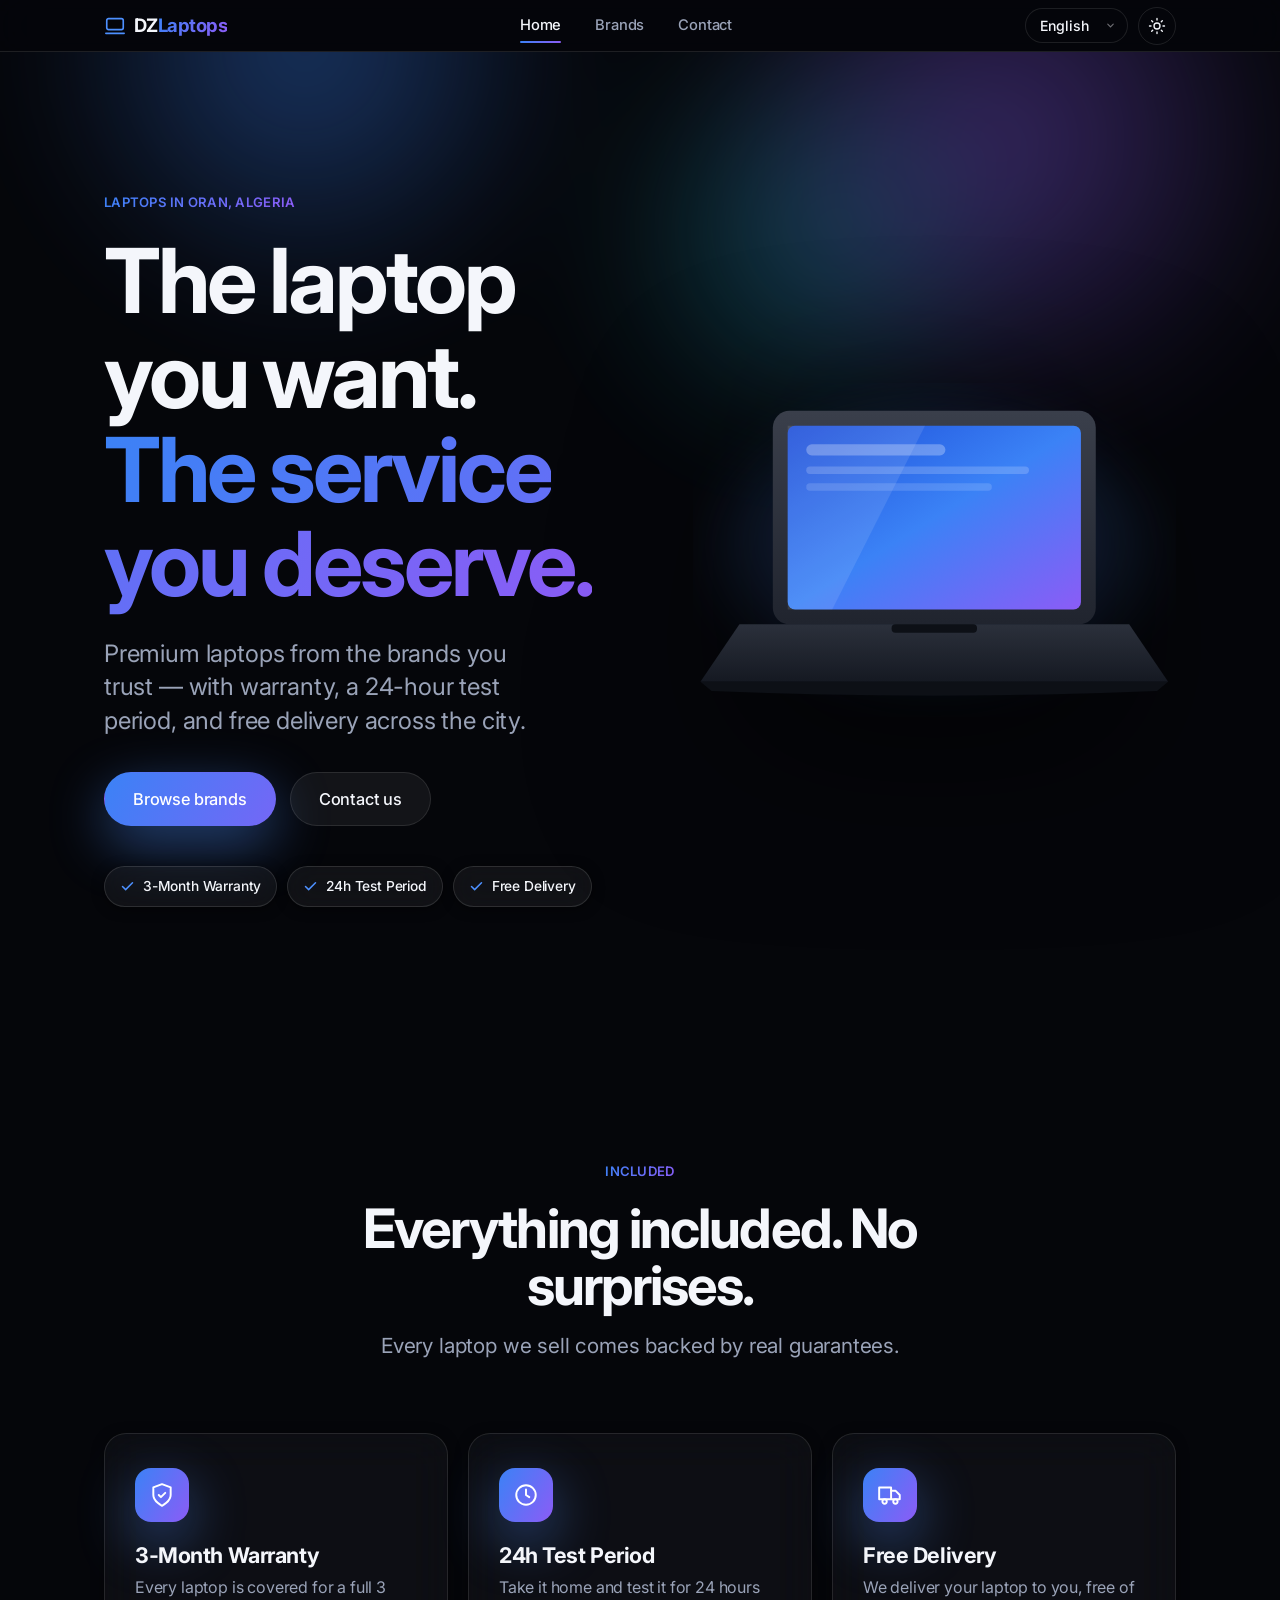
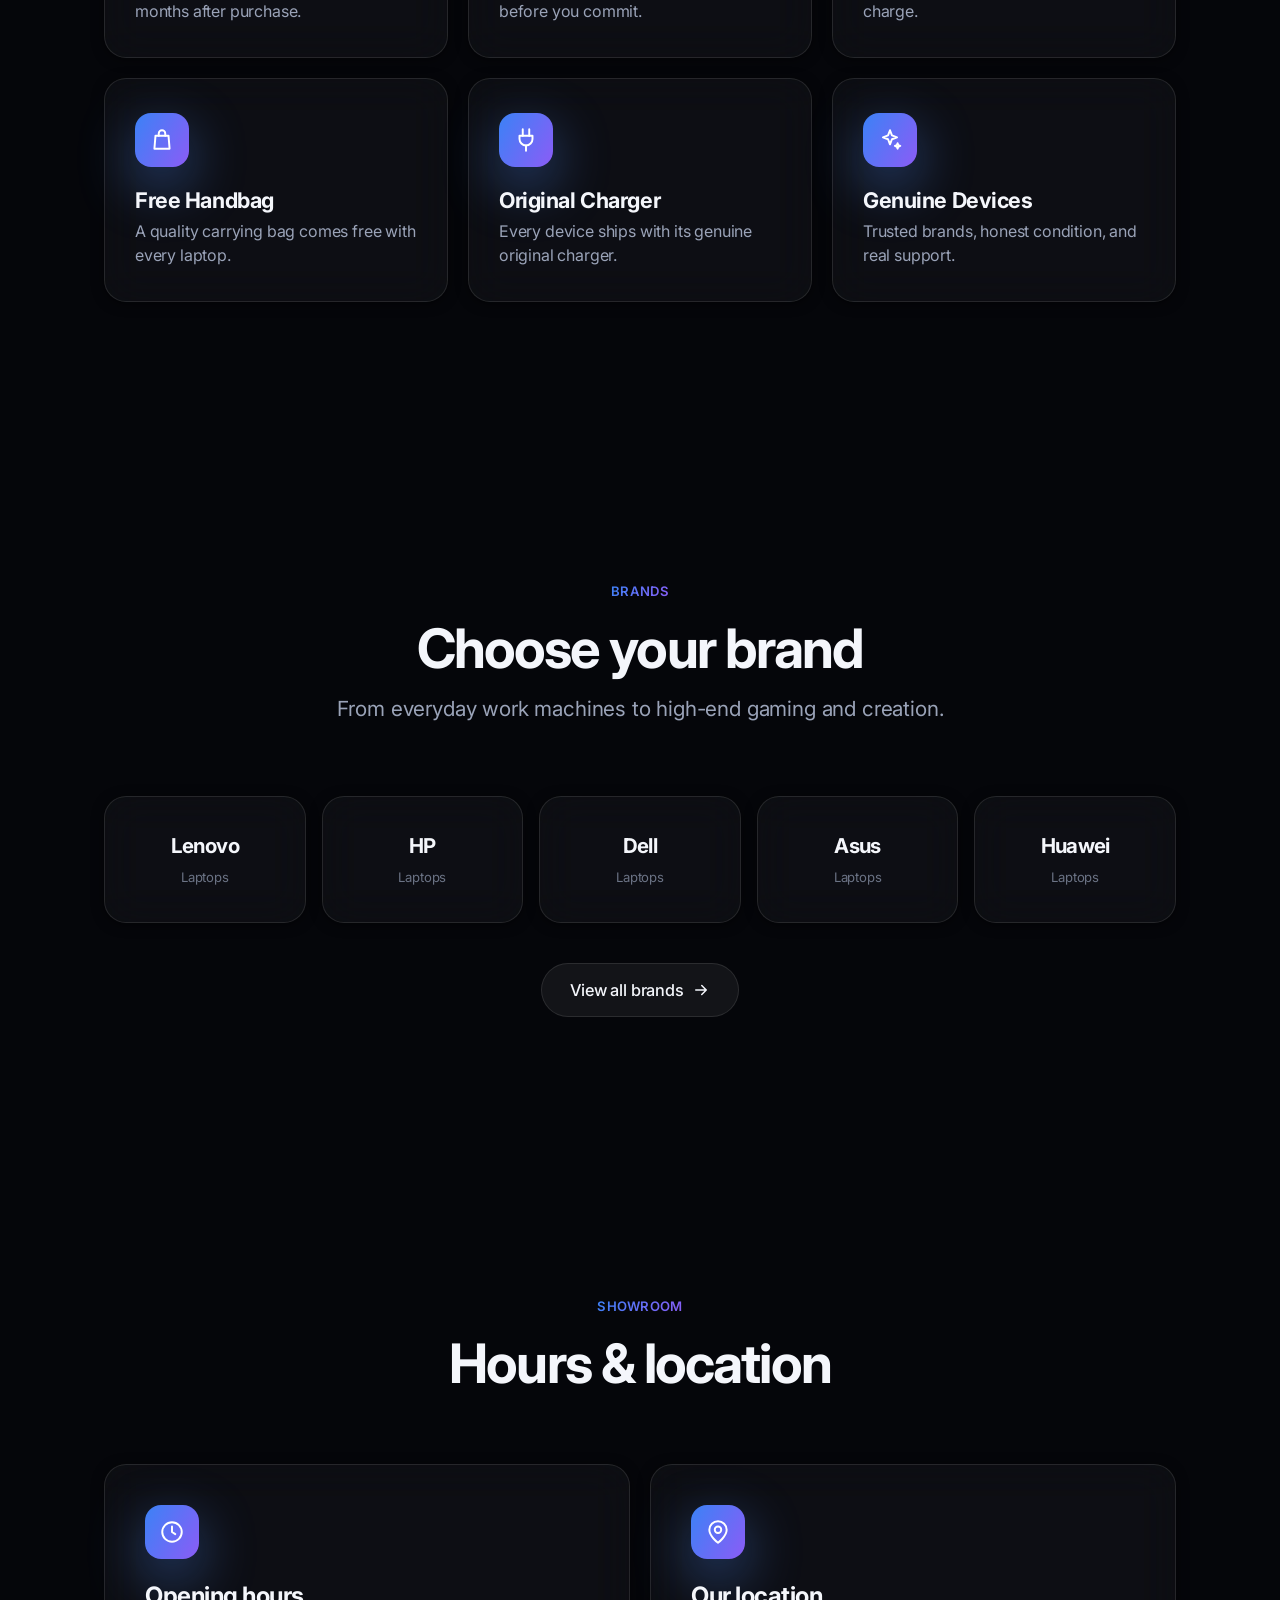
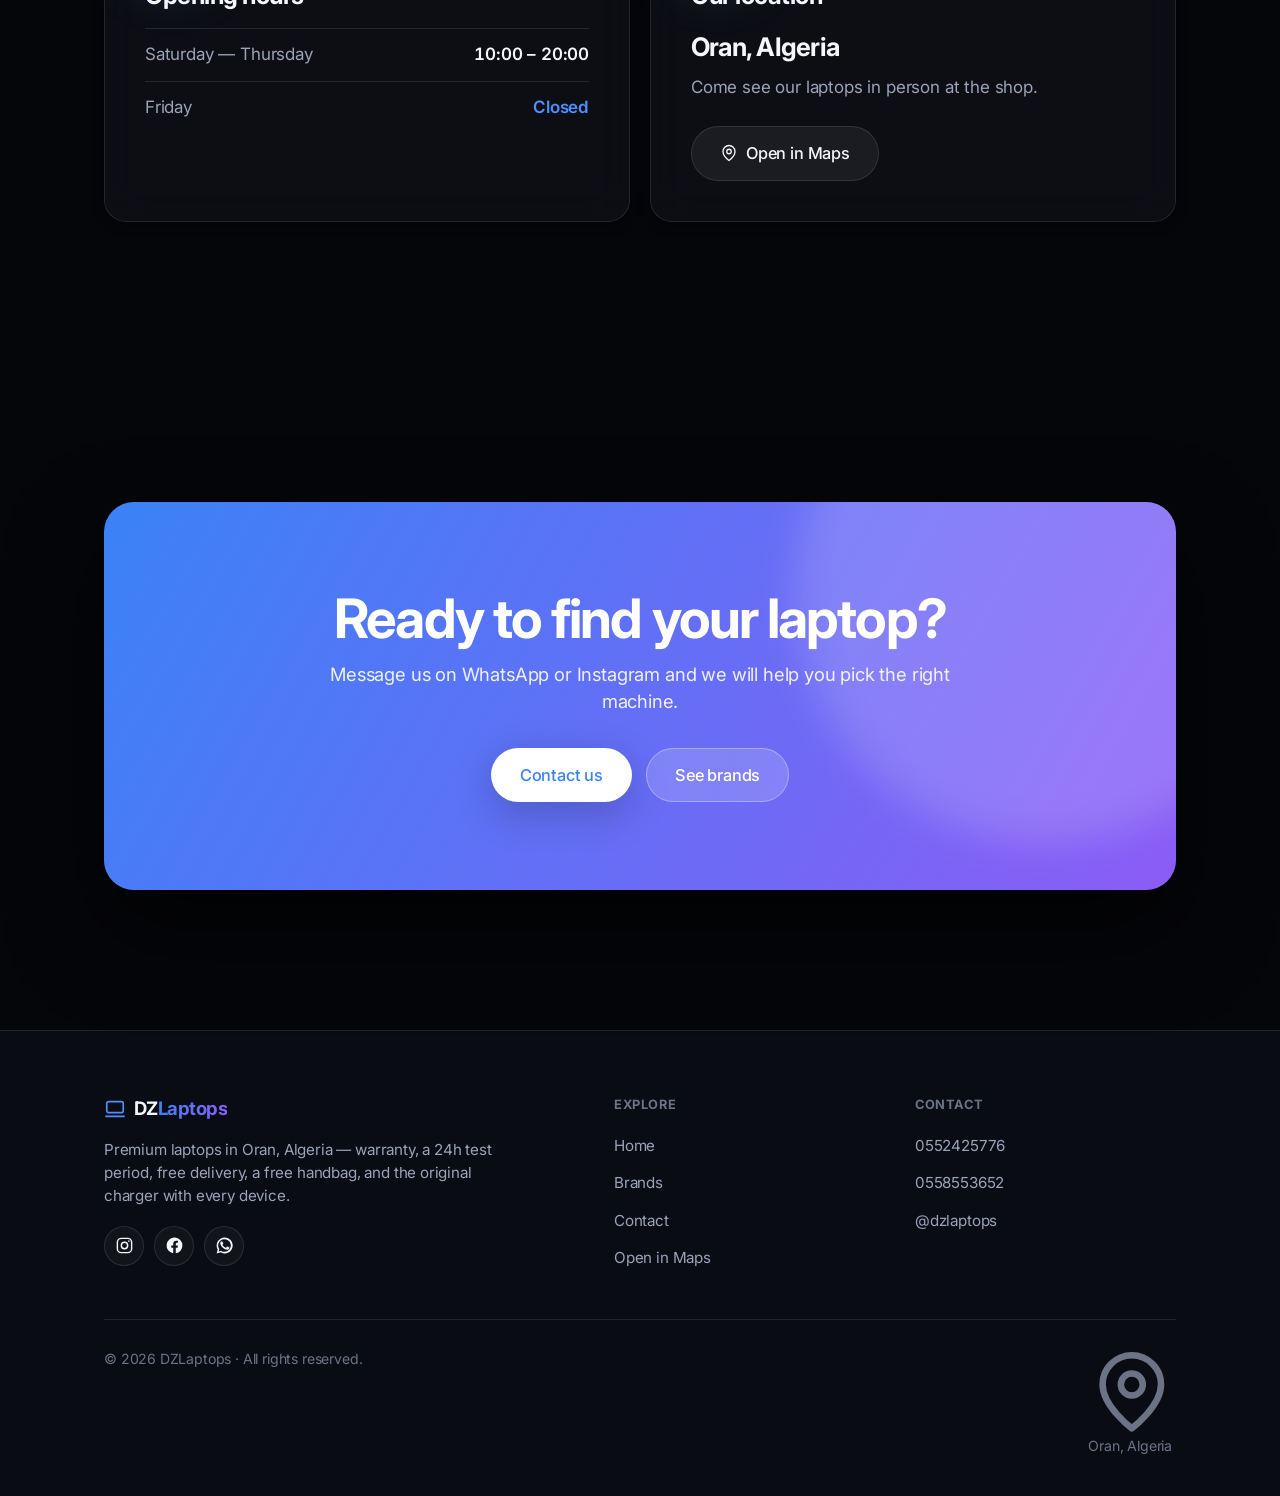
==== commit 6a2c6be4: "Redesign: bold dark-first aesthetic (blue→violet glow + glass) Replace the datasheet look with a coo" ====
--- a/index.html
+++ b/index.html
@@ -1,15 +1,14 @@
 <meta charset="utf-8" />
 <meta name="viewport" content="width=device-width, initial-scale=1" />
 <meta name="description" content="DZLaptops — laptops in Oran, Algeria. 3-month warranty, 24h test period, free delivery, free carry bag and the original charger with every machine." />
-<meta name="theme-color" content="#2f6bff" />
-<link rel="icon" href="data:image/svg+xml,%3Csvg xmlns='http://www.w3.org/2000/svg' viewBox='0 0 24 24' fill='none' stroke='%232f6bff' stroke-width='2' stroke-linecap='round' stroke-linejoin='round'%3E%3Crect x='3' y='4' width='18' height='12' rx='2'/%3E%3Cpath d='M2 20h20'/%3E%3C/svg%3E" />
+<meta name="theme-color" content="#05060a" />
+<link rel="icon" href="data:image/svg+xml,%3Csvg xmlns='http://www.w3.org/2000/svg' viewBox='0 0 24 24' fill='none' stroke='%233b82f6' stroke-width='2' stroke-linecap='round' stroke-linejoin='round'%3E%3Crect x='3' y='4' width='18' height='12' rx='2'/%3E%3Cpath d='M2 20h20'/%3E%3C/svg%3E" />
 <link rel="stylesheet" href="assets/css/style.css" />
 <title>DZLaptops — Laptops in Oran</title>
 <script>
   (function () {
     try {
-      var t = localStorage.getItem('dz-theme') ||
-        (window.matchMedia('(prefers-color-scheme: dark)').matches ? 'dark' : 'light');
+      var t = localStorage.getItem('dz-theme') || 'dark';
       var l = localStorage.getItem('dz-lang') || 'en';
       var r = document.documentElement;
       r.classList.add('js');
@@ -24,104 +23,98 @@
   <div id="site-header"></div>
 
   <main>
-    <!-- Hero: thesis = the machine + what ships with it -->
+    <!-- Hero -->
     <section class="hero">
-      <div class="container">
-        <div class="hero-grid">
-          <div class="hero-copy">
-            <span class="tag" data-i18n="hero.eyebrow">Laptops in Oran, Algeria</span>
-            <h1><span data-i18n="hero.title1">The laptop you want.</span><br />
-              <span class="glow-word" data-i18n="hero.title2">The service you deserve.</span></h1>
-            <p class="lead" data-i18n="hero.lead">Premium laptops from the brands you trust — with warranty, a 24-hour test period, and free delivery across the city.</p>
-            <div class="hero-cta">
-              <a class="btn btn-primary" href="categories.html" data-i18n="hero.cta1">Browse brands</a>
-              <a class="btn btn-ghost" href="contact.html" data-i18n="hero.cta2">Contact us</a>
-            </div>
-            <div class="hero-ticker">
-              <span data-i18n="perk.warranty.t">3-Month Warranty</span>
-              <span data-i18n="perk.test.t">24h Test</span>
-              <span data-i18n="perk.delivery.t">Free Delivery</span>
-              <span data-i18n="perk.handbag.t">Free Bag</span>
-              <span data-i18n="perk.charger.t">Original Charger</span>
-            </div>
+      <div class="aurora" aria-hidden="true"><i></i></div>
+      <div class="container hero-inner">
+        <div class="hero-copy">
+          <span class="eyebrow" data-i18n="hero.eyebrow">Laptops in Oran, Algeria</span>
+          <h1><span data-i18n="hero.title1">The laptop you want.</span><br />
+            <span class="grad" data-i18n="hero.title2">The service you deserve.</span></h1>
+          <p class="lead" data-i18n="hero.lead">Premium laptops from the brands you trust — with warranty, a 24-hour test period, and free delivery across the city.</p>
+          <div class="cta-row">
+            <a class="btn btn-primary" href="categories.html" data-i18n="hero.cta1">Browse brands</a>
+            <a class="btn btn-ghost" href="contact.html" data-i18n="hero.cta2">Contact us</a>
           </div>
+          <div class="trust">
+            <span class="trust-pill"><span data-icon="check"></span><span data-i18n="perk.warranty.t">3-Month Warranty</span></span>
+            <span class="trust-pill"><span data-icon="check"></span><span data-i18n="perk.test.t">24h Test</span></span>
+            <span class="trust-pill"><span data-icon="check"></span><span data-i18n="perk.delivery.t">Free Delivery</span></span>
+          </div>
+        </div>
 
-          <!-- Signature: device viewport with laptop schematic -->
-          <div class="viewport reveal" aria-hidden="true">
-            <span class="frame-tag ft-tl">DZ//OR-01</span>
-            <span class="frame-tag ft-tr"><span class="dot"></span><span data-i18n="status.open">Open</span></span>
-            <span class="frame-tag ft-bl">SCHEMATIC</span>
-            <span class="frame-tag ft-br" data-i18n="perk.test.t">24h Test</span>
-            <svg class="laptop" viewBox="0 0 400 300" fill="none" xmlns="http://www.w3.org/2000/svg">
-              <rect class="screen-fill" x="94" y="44" width="212" height="132" rx="4" />
-              <rect class="stroke lit" x="82" y="32" width="236" height="156" rx="10" />
-              <line class="scan" x1="104" y1="74" x2="240" y2="74" stroke-width="1" />
-              <line class="scan" x1="104" y1="92" x2="286" y2="92" stroke-width="1" />
-              <line class="scan" x1="104" y1="110" x2="210" y2="110" stroke-width="1" />
-              <rect class="cursor" x="104" y="128" width="12" height="16" fill="currentColor" />
-              <path class="stroke" d="M60 198 L340 198 L372 250 L28 250 Z" />
-              <line class="stroke" x1="150" y1="250" x2="250" y2="250" stroke-width="6" />
-              <line class="scan" x1="96" y1="214" x2="304" y2="214" stroke-width="1" />
-              <line class="scan" x1="88" y1="230" x2="312" y2="230" stroke-width="1" />
-            </svg>
-          </div>
+        <div class="hero-art reveal" aria-hidden="true">
+          <svg class="device" viewBox="0 0 520 360" fill="none" xmlns="http://www.w3.org/2000/svg">
+            <defs>
+              <linearGradient id="scr" x1="0" y1="0" x2="1" y2="1">
+                <stop offset="0" stop-color="#1d4ed8" /><stop offset="0.5" stop-color="#3b82f6" /><stop offset="1" stop-color="#8b5cf6" />
+              </linearGradient>
+              <linearGradient id="alu" x1="0" y1="0" x2="0" y2="1">
+                <stop offset="0" stop-color="#3a3f4b" /><stop offset="1" stop-color="#20242e" />
+              </linearGradient>
+              <linearGradient id="base" x1="0" y1="0" x2="0" y2="1">
+                <stop offset="0" stop-color="#2b303b" /><stop offset="1" stop-color="#151922" />
+              </linearGradient>
+              <radialGradient id="halo" cx="0.5" cy="0.45" r="0.6">
+                <stop offset="0" stop-color="#4d90ff" stop-opacity="0.55" /><stop offset="1" stop-color="#4d90ff" stop-opacity="0" />
+              </radialGradient>
+            </defs>
+            <ellipse class="glow" cx="260" cy="180" rx="240" ry="150" fill="url(#halo)" />
+            <rect x="86" y="30" width="348" height="230" rx="18" fill="url(#alu)" />
+            <rect x="102" y="46" width="316" height="198" rx="8" fill="url(#scr)" />
+            <polygon points="102,46 250,46 150,244 102,244" fill="#ffffff" opacity="0.10" />
+            <rect x="122" y="66" width="150" height="12" rx="6" fill="#ffffff" opacity="0.28" />
+            <rect x="122" y="90" width="240" height="8" rx="4" fill="#ffffff" opacity="0.18" />
+            <rect x="122" y="108" width="200" height="8" rx="4" fill="#ffffff" opacity="0.14" />
+            <path d="M50 260 L470 260 L512 322 L8 322 Z" fill="url(#base)" />
+            <rect x="214" y="260" width="92" height="9" rx="4" fill="#0d1016" />
+            <path d="M8 322 L512 322 L500 332 Q260 342 20 332 Z" fill="#0d1016" />
+          </svg>
         </div>
       </div>
     </section>
 
-    <!-- Included: datasheet spec-list -->
+    <!-- Included -->
     <section id="included">
       <div class="container">
         <div class="section-head reveal">
-          <span class="tag" data-i18n="label.included">Included</span>
+          <span class="eyebrow" data-i18n="label.included">Included</span>
           <h2 data-i18n="perks.title">Everything included. No surprises.</h2>
           <p data-i18n="perks.sub">Every laptop we sell comes backed by real guarantees.</p>
         </div>
-        <div class="sheet reveal">
-          <div class="spec-row hl">
-            <span class="spec-key"><span class="sq"></span><span data-i18n="sk.warranty">Warranty</span></span>
-            <span class="spec-desc" data-i18n="perk.warranty.d">Every laptop is covered for a full 3 months after purchase.</span>
-            <span class="spec-val pos" data-i18n="sv.warranty">3 Months</span>
-          </div>
-          <div class="spec-row hl">
-            <span class="spec-key"><span class="sq"></span><span data-i18n="sk.test">Test period</span></span>
-            <span class="spec-desc" data-i18n="perk.test.d">Take it home and test it for 24 hours before you commit.</span>
-            <span class="spec-val pos" data-i18n="sv.test">24 Hours</span>
-          </div>
-          <div class="spec-row">
-            <span class="spec-key"><span class="sq"></span><span data-i18n="sk.delivery">Delivery</span></span>
-            <span class="spec-desc" data-i18n="perk.delivery.d">We deliver your laptop to you, free of charge.</span>
-            <span class="spec-val pos" data-i18n="sv.delivery">Free</span>
-          </div>
-          <div class="spec-row">
-            <span class="spec-key"><span class="sq"></span><span data-i18n="sk.handbag">Carry bag</span></span>
-            <span class="spec-desc" data-i18n="perk.handbag.d">A quality carrying bag comes free with every laptop.</span>
-            <span class="spec-val" data-i18n="sv.handbag">Included</span>
-          </div>
-          <div class="spec-row">
-            <span class="spec-key"><span class="sq"></span><span data-i18n="sk.charger">Charger</span></span>
-            <span class="spec-desc" data-i18n="perk.charger.d">Every device ships with its genuine original charger.</span>
-            <span class="spec-val" data-i18n="sv.charger">Original</span>
-          </div>
-          <div class="spec-row">
-            <span class="spec-key"><span class="sq"></span><span data-i18n="sk.authentic">Condition</span></span>
-            <span class="spec-desc" data-i18n="perk.authentic.d">Trusted brands, honest condition, and real support.</span>
-            <span class="spec-val" data-i18n="sv.authentic">Genuine</span>
-          </div>
+        <div class="cards">
+          <article class="card reveal"><div class="ico" data-icon="shield"></div>
+            <h3 data-i18n="perk.warranty.t">3-Month Warranty</h3>
+            <p data-i18n="perk.warranty.d">Every laptop is covered for a full 3 months after purchase.</p></article>
+          <article class="card reveal"><div class="ico" data-icon="clock"></div>
+            <h3 data-i18n="perk.test.t">24h Test Period</h3>
+            <p data-i18n="perk.test.d">Take it home and test it for 24 hours before you commit.</p></article>
+          <article class="card reveal"><div class="ico" data-icon="truck"></div>
+            <h3 data-i18n="perk.delivery.t">Free Delivery</h3>
+            <p data-i18n="perk.delivery.d">We deliver your laptop to you, free of charge.</p></article>
+          <article class="card reveal"><div class="ico" data-icon="bag"></div>
+            <h3 data-i18n="perk.handbag.t">Free Handbag</h3>
+            <p data-i18n="perk.handbag.d">A quality carrying bag comes free with every laptop.</p></article>
+          <article class="card reveal"><div class="ico" data-icon="plug"></div>
+            <h3 data-i18n="perk.charger.t">Original Charger</h3>
+            <p data-i18n="perk.charger.d">Every device ships with its genuine original charger.</p></article>
+          <article class="card reveal"><div class="ico" data-icon="sparkles"></div>
+            <h3 data-i18n="perk.authentic.t">Genuine Devices</h3>
+            <p data-i18n="perk.authentic.d">Trusted brands, honest condition, and real support.</p></article>
         </div>
       </div>
     </section>
 
-    <!-- Brands: parts index -->
+    <!-- Brands -->
     <section id="brands">
       <div class="container">
         <div class="section-head reveal">
-          <span class="tag" data-i18n="label.brands">Brands</span>
+          <span class="eyebrow" data-i18n="label.brands">Brands</span>
           <h2 data-i18n="brands.title">Choose your brand</h2>
           <p data-i18n="brands.sub">From everyday work machines to high-end gaming and creation.</p>
         </div>
-        <div class="index-grid reveal" id="brandPreview"></div>
-        <div style="margin-top: var(--s5);">
+        <div class="brands reveal" id="brandPreview"></div>
+        <div style="text-align:center; margin-top: 40px;">
           <a class="btn btn-ghost" href="categories.html">
             <span data-i18n="brands.viewall">View all brands</span>
             <span class="ic" data-icon="arrow"></span>
@@ -130,33 +123,27 @@
       </div>
     </section>
 
-    <!-- Showroom: hours + location -->
+    <!-- Showroom -->
     <section id="showroom">
       <div class="container">
         <div class="section-head reveal">
-          <span class="tag" data-i18n="label.showroom">Showroom</span>
+          <span class="eyebrow" data-i18n="label.showroom">Showroom</span>
           <h2 data-i18n="info.title">Hours & location</h2>
         </div>
-        <div class="panel-grid">
+        <div class="panels">
           <article class="panel reveal">
-            <span class="tag" data-i18n="info.hours.t">Opening hours</span>
+            <div class="ico" data-icon="clock"></div>
             <h3 data-i18n="info.hours.t">Opening hours</h3>
-            <div class="hours-row">
-              <span class="d" data-i18n="info.hours.days">Saturday — Thursday</span>
-              <span class="t" data-i18n="info.hours.time">10:00 – 20:00</span>
-            </div>
-            <div class="hours-row">
-              <span class="d" data-i18n="info.hours.friday">Friday</span>
-              <span class="t closed" data-i18n="info.hours.closed">Closed</span>
-            </div>
+            <div class="hours-row"><span class="d" data-i18n="info.hours.days">Saturday — Thursday</span><span class="t" data-i18n="info.hours.time">10:00 – 20:00</span></div>
+            <div class="hours-row"><span class="d" data-i18n="info.hours.friday">Friday</span><span class="t closed" data-i18n="info.hours.closed">Closed</span></div>
           </article>
           <article class="panel reveal">
-            <span class="tag signal" data-i18n="info.location.t">Our location</span>
+            <div class="ico" data-icon="pin"></div>
+            <h3 data-i18n="info.location.t">Our location</h3>
             <p class="addr" data-i18n="info.location.city">Oran, Algeria</p>
-            <p class="spec-desc" data-i18n="info.location.d">Come see our laptops in person at the shop.</p>
-            <a class="btn btn-ghost" style="margin-top: var(--s5);" data-map>
-              <span class="ic" data-icon="pin"></span>
-              <span data-i18n="info.location.map">Open in Maps</span>
+            <p class="muted" data-i18n="info.location.d">Come see our laptops in person at the shop.</p>
+            <a class="btn btn-ghost" style="margin-top: 26px;" data-map>
+              <span class="ic" data-icon="pin"></span><span data-i18n="info.location.map">Open in Maps</span>
             </a>
           </article>
         </div>
@@ -169,7 +156,7 @@
         <div class="band reveal">
           <h2 data-i18n="banner.title">Ready to find your laptop?</h2>
           <p data-i18n="banner.sub">Message us on WhatsApp or Instagram and we will help you pick the right machine.</p>
-          <div class="hero-cta">
+          <div class="cta-row">
             <a class="btn btn-primary" href="contact.html" data-i18n="banner.cta1">Contact us</a>
             <a class="btn btn-ghost" href="categories.html" data-i18n="banner.cta2">See brands</a>
           </div>
--- a/assets/css/style.css
+++ b/assets/css/style.css
@@ -1,326 +1,310 @@
 /* =========================================================
-   DZLaptops — "Hardware Datasheet / Technical Instrument"
-   frontend-design pass · Space Grotesk + IBM Plex · screen-glow blue
+   DZLaptops — Premium / Apple-inspired
+   SF Pro (system) · refined blue · glass · aurora
    ========================================================= */
 
-@import url('https://fonts.googleapis.com/css2?family=Space+Grotesk:wght@400;500;600;700&family=IBM+Plex+Sans:wght@400;500;600;700&family=IBM+Plex+Sans+Arabic:wght@400;500;600;700&family=IBM+Plex+Mono:wght@400;500;600&display=swap');
-
-/* ---------- Tokens ---------- */
+@import url('https://fonts.googleapis.com/css2?family=Inter:wght@400;500;600;700;800&family=Noto+Sans+Arabic:wght@400;500;600;700&display=swap');
+
 :root {
-  --ink: #0a1626;
-  --screen: #2f6bff;
-  --screen-soft: #6fa0ff;
-  --signal: #ffc24b;
-
-  /* Light (default) — cool technical paper */
-  --bg: #eceff4;
+  /* Electric blue → violet system (cool) */
+  --blue: #3b82f6;
+  --blue-bright: #4d90ff;
+  --indigo: #8b5cf6;
+  --cyan: #22d3ee;
+  --grad: linear-gradient(120deg, #3b82f6 0%, #8b5cf6 100%);
+  --grad-soft: linear-gradient(120deg, #4d90ff 0%, #a78bfa 100%);
+
+  /* Light */
+  --bg: #fbfbfd;
+  --bg-2: #f5f5f7;
   --surface: #ffffff;
-  --surface-2: #f5f7fb;
-  --text: #0a1626;
-  --muted: #56657b;
-  --line: #cdd8e8;
-  --line-strong: #aebdd4;
-  --primary: #2f6bff;
-  --primary-ink: #ffffff;
-  --glow: rgba(47, 107, 255, 0.30);
-  --grid-line: rgba(10, 22, 38, 0.045);
-
-  --display: 'Space Grotesk', system-ui, sans-serif;
-  --sans: 'IBM Plex Sans', system-ui, -apple-system, 'Segoe UI', sans-serif;
-  --ar: 'IBM Plex Sans Arabic', 'IBM Plex Sans', system-ui, sans-serif;
-  --mono: 'IBM Plex Mono', ui-monospace, 'SFMono-Regular', Menlo, monospace;
-
-  --s1: 4px; --s2: 8px; --s3: 12px; --s4: 20px; --s5: 32px;
-  --s6: 48px; --s7: 72px; --s8: 112px;
-
-  --r: 8px;
-  --r-sm: 5px;
-  --container: 1200px;
-  --nav-h: 60px;
-  --ease: cubic-bezier(0.33, 0, 0.15, 1);
+  --text: #1d1d1f;
+  --muted: #6e6e73;
+  --faint: #86868b;
+  --border: rgba(0, 0, 0, 0.08);
+  --glass: rgba(255, 255, 255, 0.65);
+  --glass-brd: rgba(255, 255, 255, 0.8);
+  --primary: var(--blue);
+  --on-primary: #ffffff;
+  --shadow-s: 0 2px 10px rgba(0, 0, 0, 0.04);
+  --shadow-m: 0 12px 40px rgba(0, 0, 0, 0.09);
+  --shadow-l: 0 30px 80px rgba(20, 30, 60, 0.16);
+  --shadow-blue: 0 18px 50px rgba(59, 130, 246, 0.40);
+  --aurora-1: rgba(59, 130, 246, 0.34);
+  --aurora-2: rgba(139, 92, 246, 0.32);
+  --aurora-3: rgba(34, 211, 238, 0.24);
+
+  --sans: -apple-system, BlinkMacSystemFont, 'SF Pro Display', 'SF Pro Text', 'Inter', 'Segoe UI', Roboto, Helvetica, Arial, sans-serif;
+  --ar: 'SF Arabic', -apple-system, 'Noto Sans Arabic', 'Segoe UI', sans-serif;
+
+  --r: 22px;
+  --r-lg: 30px;
+  --r-sm: 14px;
+  --container: 1120px;
+  --nav-h: 52px;
+  --ease: cubic-bezier(0.4, 0, 0.15, 1);
 }
 
 :root[data-theme='dark'] {
-  --bg: #071120;
-  --surface: #0c1a2e;
-  --surface-2: #0f2038;
-  --text: #e9eefb;
-  --muted: #8ea3c1;
-  --line: rgba(127, 178, 255, 0.16);
-  --line-strong: rgba(127, 178, 255, 0.30);
-  --primary: #6fa0ff;
-  --primary-ink: #06122a;
-  --glow: rgba(111, 160, 255, 0.40);
-  --grid-line: rgba(127, 178, 255, 0.06);
-}
-
-/* ---------- Base ---------- */
+  --bg: #05060a;
+  --bg-2: #0a0c14;
+  --surface: rgba(255, 255, 255, 0.035);
+  --text: #f4f6fb;
+  --muted: #9aa3b8;
+  --faint: #6b7385;
+  --border: rgba(255, 255, 255, 0.10);
+  --glass: rgba(255, 255, 255, 0.05);
+  --glass-brd: rgba(255, 255, 255, 0.12);
+  --primary: var(--blue-bright);
+  --shadow-s: 0 2px 12px rgba(0, 0, 0, 0.5);
+  --shadow-m: 0 16px 50px rgba(0, 0, 0, 0.55);
+  --shadow-l: 0 40px 90px rgba(0, 0, 0, 0.7);
+  --shadow-blue: 0 18px 55px rgba(77, 144, 255, 0.45);
+  --aurora-1: rgba(59, 130, 246, 0.45);
+  --aurora-2: rgba(139, 92, 246, 0.42);
+  --aurora-3: rgba(34, 211, 238, 0.30);
+}
+
 * { box-sizing: border-box; margin: 0; padding: 0; }
 html { -webkit-text-size-adjust: 100%; scroll-behavior: smooth; }
-
 body {
   font-family: var(--sans);
-  background-color: var(--bg);
-  /* faint technical grid — the datasheet substrate */
-  background-image:
-    linear-gradient(var(--grid-line) 1px, transparent 1px),
-    linear-gradient(90deg, var(--grid-line) 1px, transparent 1px);
-  background-size: 40px 40px;
+  background: var(--bg);
   color: var(--text);
-  line-height: 1.6;
-  font-size: 16px;
+  line-height: 1.5;
+  font-size: 17px;
   min-height: 100dvh;
   -webkit-font-smoothing: antialiased;
-}
-html[lang='ar'] body { font-family: var(--ar); }
-
+  letter-spacing: -0.01em;
+  overflow-x: hidden;
+}
+html[lang='ar'] body { font-family: var(--ar); letter-spacing: 0; }
 img { max-width: 100%; display: block; }
 a { color: inherit; text-decoration: none; }
 
-h1, h2, h3 { font-family: var(--display); font-weight: 600; line-height: 1.02; letter-spacing: -0.02em; }
-h1 { font-size: clamp(2.6rem, 6.5vw, 5.2rem); font-weight: 700; }
-h2 { font-size: clamp(2rem, 4vw, 3.1rem); }
-h3 { font-size: 1.15rem; letter-spacing: -0.01em; }
-
-.container { width: 100%; max-width: var(--container); margin-inline: auto; padding-inline: var(--s4); }
-section { padding-block: var(--s8); border-top: 1px solid var(--line); }
-section:first-of-type { border-top: 0; }
-
-/* ---------- Mono utility label (structural device) ---------- */
-.tag {
-  font-family: var(--mono);
-  font-size: 0.72rem;
-  font-weight: 500;
-  letter-spacing: 0.22em;
+h1, h2, h3 { font-weight: 700; line-height: 1.05; letter-spacing: -0.035em; }
+h1 { font-size: clamp(2.9rem, 7vw, 5.6rem); }
+h2 { font-size: clamp(2.1rem, 4.5vw, 3.4rem); }
+h3 { font-size: 1.35rem; letter-spacing: -0.02em; }
+html[lang='ar'] h1, html[lang='ar'] h2, html[lang='ar'] h3 { letter-spacing: 0; line-height: 1.25; }
+
+.container { width: 100%; max-width: var(--container); margin-inline: auto; padding-inline: 24px; }
+section { padding-block: clamp(72px, 12vw, 140px); }
+
+.eyebrow {
+  display: inline-block;
+  font-size: 0.82rem; font-weight: 600; letter-spacing: 0.02em;
   text-transform: uppercase;
-  color: var(--muted);
-  display: inline-flex;
-  align-items: center;
-  gap: var(--s2);
-}
-.tag::before {
-  content: '';
-  width: 7px; height: 7px;
-  background: var(--screen);
-  box-shadow: 0 0 8px var(--glow);
-  display: inline-block;
-}
-.tag.signal::before { background: var(--signal); box-shadow: 0 0 8px rgba(255, 194, 75, 0.5); }
-
-.section-head { max-width: 680px; margin-bottom: var(--s6); }
-.section-head h2 { margin-top: var(--s3); }
-.section-head p { color: var(--muted); font-size: 1.1rem; margin-top: var(--s3); max-width: 60ch; }
+  background: var(--grad);
+  -webkit-background-clip: text; background-clip: text;
+  -webkit-text-fill-color: transparent; color: transparent;
+  margin-bottom: 18px;
+}
+.grad {
+  background: var(--grad);
+  -webkit-background-clip: text; background-clip: text;
+  -webkit-text-fill-color: transparent; color: transparent;
+}
+.section-head { max-width: 720px; margin: 0 auto clamp(44px, 6vw, 72px); text-align: center; }
+.section-head h2 { margin-bottom: 16px; }
+.section-head p { color: var(--muted); font-size: clamp(1.05rem, 2vw, 1.3rem); max-width: 60ch; margin-inline: auto; }
+.muted { color: var(--muted); }
 
 /* ---------- Buttons ---------- */
 .btn {
-  display: inline-flex; align-items: center; gap: var(--s2);
-  font-family: var(--mono);
-  font-size: 0.82rem; font-weight: 500; letter-spacing: 0.08em; text-transform: uppercase;
-  padding: 13px 22px; border-radius: var(--r-sm);
-  border: 1px solid transparent; cursor: pointer;
-  transition: background-color 0.2s var(--ease), border-color 0.2s var(--ease), color 0.2s var(--ease), transform 0.2s var(--ease);
-}
-.btn:focus-visible { outline: 2px solid var(--primary); outline-offset: 3px; }
-.btn-primary { background: var(--primary); color: var(--primary-ink); box-shadow: 0 0 0 1px var(--primary), 0 8px 24px var(--glow); }
-.btn-primary:hover { transform: translateY(-2px); }
-.btn-ghost { background: transparent; color: var(--text); border-color: var(--line-strong); }
-.btn-ghost:hover { border-color: var(--primary); color: var(--primary); }
-.btn .ic { width: 16px; height: 16px; }
-
-/* ---------- Top status strip ---------- */
-.topbar {
-  font-family: var(--mono);
-  font-size: 0.7rem; letter-spacing: 0.14em; text-transform: uppercase;
-  color: var(--muted);
-  border-bottom: 1px solid var(--line);
-  background: var(--surface);
-}
-.topbar-inner { max-width: var(--container); margin-inline: auto; padding: 7px var(--s4);
-  display: flex; justify-content: space-between; align-items: center; gap: var(--s3); }
-.topbar .status { display: inline-flex; align-items: center; gap: var(--s2); color: var(--text); }
-.led { width: 7px; height: 7px; border-radius: 50%; background: var(--signal); box-shadow: 0 0 8px rgba(255,194,75,.7); animation: blink 2.4s steps(1) infinite; }
-@keyframes blink { 0%, 70% { opacity: 1; } 71%, 100% { opacity: 0.25; } }
-.topbar .coords { opacity: 0.85; }
+  display: inline-flex; align-items: center; gap: 8px;
+  font-size: 1.02rem; font-weight: 500;
+  padding: 14px 28px; border-radius: 980px;
+  cursor: pointer; border: 1px solid transparent;
+  transition: transform 0.25s var(--ease), box-shadow 0.25s var(--ease), background 0.25s var(--ease), border-color 0.25s var(--ease), color 0.25s var(--ease);
+}
+.btn:focus-visible { outline: 3px solid var(--primary); outline-offset: 3px; }
+.btn-primary { background: var(--grad); color: #fff; box-shadow: var(--shadow-blue); background-size: 140% 140%; }
+.btn-primary:hover { transform: translateY(-2px); box-shadow: 0 22px 60px rgba(10, 132, 255, 0.45); }
+.btn-ghost { background: color-mix(in srgb, var(--text) 6%, transparent); color: var(--text); border-color: var(--border); }
+.btn-ghost:hover { transform: translateY(-2px); border-color: color-mix(in srgb, var(--text) 22%, transparent); }
+.btn .ic { width: 18px; height: 18px; }
 
 /* ---------- Nav ---------- */
-.nav { position: sticky; top: 0; z-index: 100; height: var(--nav-h);
-  background: color-mix(in srgb, var(--surface) 88%, transparent);
-  -webkit-backdrop-filter: blur(10px); backdrop-filter: blur(10px);
-  border-bottom: 1px solid var(--line); }
-.nav-inner { height: 100%; max-width: var(--container); margin-inline: auto; padding-inline: var(--s4);
-  display: flex; align-items: center; justify-content: space-between; gap: var(--s4); }
-.brand { font-family: var(--display); font-weight: 700; font-size: 1.15rem; letter-spacing: -0.02em;
-  display: inline-flex; align-items: center; gap: var(--s2); }
-.brand .mark { width: 22px; height: 22px; color: var(--primary); }
-.brand b { color: var(--primary); font-weight: 700; }
-
-.nav-links { display: flex; align-items: center; gap: var(--s5); }
-.nav-links a { font-family: var(--mono); font-size: 0.78rem; letter-spacing: 0.1em; text-transform: uppercase;
-  color: var(--muted); transition: color 0.2s var(--ease); position: relative; padding-block: 4px; }
+.nav {
+  position: sticky; top: 0; z-index: 100; height: var(--nav-h);
+  background: color-mix(in srgb, var(--bg) 72%, transparent);
+  -webkit-backdrop-filter: saturate(180%) blur(24px); backdrop-filter: saturate(180%) blur(24px);
+  border-bottom: 1px solid var(--border);
+}
+.nav-inner { height: 100%; max-width: var(--container); margin-inline: auto; padding-inline: 24px;
+  display: flex; align-items: center; justify-content: space-between; gap: 20px; }
+.brand { display: inline-flex; align-items: center; gap: 8px; font-weight: 700; font-size: 1.16rem; letter-spacing: -0.03em; }
+.brand .mark { width: 22px; height: 22px; color: var(--primary); display: inline-flex; }
+.brand b { background: var(--grad); -webkit-background-clip: text; background-clip: text; -webkit-text-fill-color: transparent; color: transparent; }
+.nav-links { display: flex; align-items: center; gap: 34px; }
+.nav-links a { font-size: 0.92rem; font-weight: 500; color: var(--muted); transition: color 0.2s var(--ease); position: relative; }
 .nav-links a:hover, .nav-links a.active { color: var(--text); }
-.nav-links a.active::after { content: ''; position: absolute; inset-inline: 0; bottom: -2px; height: 2px; background: var(--primary); box-shadow: 0 0 8px var(--glow); }
-
-.nav-actions { display: flex; align-items: center; gap: var(--s2); }
+.nav-links a.active::after { content: ''; position: absolute; inset-inline: 0; bottom: -6px; height: 2px; border-radius: 2px; background: var(--grad); }
+.nav-actions { display: flex; align-items: center; gap: 10px; }
 .icon-btn { width: 38px; height: 38px; display: inline-flex; align-items: center; justify-content: center;
-  border: 1px solid var(--line); border-radius: var(--r-sm); background: transparent; color: var(--text); cursor: pointer;
-  transition: border-color 0.2s var(--ease), background-color 0.2s var(--ease); }
-.icon-btn:hover { border-color: var(--primary); }
-.icon-btn:focus-visible { outline: 2px solid var(--primary); outline-offset: 2px; }
+  border: 1px solid var(--border); border-radius: 980px; background: transparent; color: var(--text); cursor: pointer;
+  transition: border-color 0.2s var(--ease), background 0.2s var(--ease); }
+.icon-btn:hover { background: var(--bg-2); }
+.icon-btn:focus-visible { outline: 3px solid var(--primary); outline-offset: 2px; }
 .icon-btn svg { width: 18px; height: 18px; }
-
-.lang-select { appearance: none; font-family: var(--mono); font-size: 0.75rem; letter-spacing: 0.06em;
-  background: transparent; border: 1px solid var(--line); color: var(--text); border-radius: var(--r-sm);
-  padding: 8px 28px 8px 12px; cursor: pointer;
-  background-image: url("data:image/svg+xml,%3Csvg xmlns='http://www.w3.org/2000/svg' width='10' height='10' viewBox='0 0 24 24' fill='none' stroke='%2356657b' stroke-width='3' stroke-linecap='round'%3E%3Cpath d='M6 9l6 6 6-6'/%3E%3C/svg%3E");
-  background-repeat: no-repeat; background-position: right 9px center; }
-html[dir='rtl'] .lang-select { padding: 8px 12px 8px 28px; background-position: left 9px center; }
-.lang-select:focus-visible { outline: 2px solid var(--primary); outline-offset: 2px; }
+.lang-select { appearance: none; font-family: inherit; font-size: 0.88rem; font-weight: 500; color: var(--text);
+  background: transparent; border: 1px solid var(--border); border-radius: 980px; padding: 8px 30px 8px 14px; cursor: pointer;
+  background-image: url("data:image/svg+xml,%3Csvg xmlns='http://www.w3.org/2000/svg' width='11' height='11' viewBox='0 0 24 24' fill='none' stroke='%236e6e73' stroke-width='2.5' stroke-linecap='round'%3E%3Cpath d='M6 9l6 6 6-6'/%3E%3C/svg%3E");
+  background-repeat: no-repeat; background-position: right 11px center; }
+html[dir='rtl'] .lang-select { padding: 8px 14px 8px 30px; background-position: left 11px center; }
+.lang-select:focus-visible { outline: 3px solid var(--primary); outline-offset: 2px; }
 .menu-toggle { display: none; }
 
+/* ---------- Aurora backdrop ---------- */
+.aurora { position: absolute; inset: -20% -10% auto -10%; height: 900px; z-index: 0; pointer-events: none; filter: blur(60px); opacity: 0.9; }
+.aurora::before, .aurora::after { content: ''; position: absolute; border-radius: 50%; }
+.aurora::before { width: 620px; height: 620px; left: 8%; top: -120px; background: radial-gradient(circle, var(--aurora-1), transparent 62%); }
+.aurora::after { width: 680px; height: 680px; right: 4%; top: -60px; background: radial-gradient(circle, var(--aurora-2), transparent 62%); }
+.aurora i { position: absolute; width: 520px; height: 520px; left: 44%; top: 120px; border-radius: 50%; background: radial-gradient(circle, var(--aurora-3), transparent 60%); }
+
 /* ---------- Hero ---------- */
-.hero { padding-block: var(--s8) var(--s7); }
-.hero-grid { display: grid; grid-template-columns: 1.05fr 0.95fr; gap: var(--s6); align-items: center; }
-.hero-copy .tag { margin-bottom: var(--s4); }
-.hero h1 { margin-bottom: var(--s4); }
-.hero h1 .glow-word { color: var(--primary); text-shadow: 0 0 30px var(--glow); }
-.hero .lead { font-size: clamp(1.05rem, 2vw, 1.3rem); color: var(--muted); max-width: 46ch; margin-bottom: var(--s5); }
-.hero-cta { display: flex; gap: var(--s3); flex-wrap: wrap; }
-.hero-ticker { margin-top: var(--s6); display: flex; flex-wrap: wrap; gap: var(--s2) var(--s4);
-  font-family: var(--mono); font-size: 0.72rem; letter-spacing: 0.1em; text-transform: uppercase; color: var(--muted);
-  border-top: 1px solid var(--line); padding-top: var(--s4); }
-.hero-ticker span { display: inline-flex; align-items: center; gap: 6px; }
-.hero-ticker span::before { content: '+'; color: var(--primary); font-weight: 600; }
-
-/* ---------- Signature: device viewport w/ laptop schematic ---------- */
-.viewport { position: relative; border: 1px solid var(--line-strong); border-radius: var(--r);
-  background:
-    radial-gradient(90% 70% at 50% 42%, color-mix(in srgb, var(--screen) 14%, transparent), transparent 70%),
-    var(--surface);
-  aspect-ratio: 5 / 4; overflow: hidden; box-shadow: var(--glow) 0 0 60px -20px; }
-.viewport .frame-tag { position: absolute; font-family: var(--mono); font-size: 0.64rem; letter-spacing: 0.16em;
-  text-transform: uppercase; color: var(--muted); }
-.viewport .ft-tl { top: 12px; left: 14px; }
-.viewport .ft-tr { top: 12px; right: 14px; display: inline-flex; align-items: center; gap: 6px; }
-.viewport .ft-bl { bottom: 12px; left: 14px; }
-.viewport .ft-br { bottom: 12px; right: 14px; color: var(--primary); }
-html[dir='rtl'] .viewport .ft-tl { left: auto; right: 14px; }
-html[dir='rtl'] .viewport .ft-tr { right: auto; left: 14px; }
-html[dir='rtl'] .viewport .ft-bl { left: auto; right: 14px; }
-html[dir='rtl'] .viewport .ft-br { right: auto; left: 14px; }
-.viewport .dot { width: 7px; height: 7px; border-radius: 50%; background: var(--signal); box-shadow: 0 0 8px rgba(255,194,75,.7); animation: blink 2.4s steps(1) infinite; }
-.laptop { position: absolute; inset: 0; margin: auto; width: 66%; height: auto; color: var(--line-strong); }
-.laptop .screen-fill { fill: color-mix(in srgb, var(--screen) 22%, transparent); }
-.laptop .scan { stroke: var(--screen-soft); opacity: 0.5; }
-.laptop .stroke { stroke: var(--line-strong); fill: none; stroke-width: 1.4; stroke-linejoin: round; }
-.laptop .lit { stroke: var(--screen); filter: drop-shadow(0 0 4px var(--glow)); }
-.laptop .cursor { fill: var(--screen); filter: drop-shadow(0 0 5px var(--glow)); animation: blink 1.1s steps(1) infinite; }
-
-/* ---------- Datasheet: "Included" spec-list ---------- */
-.sheet { border: 1px solid var(--line); border-radius: var(--r); overflow: hidden; background: var(--surface); }
-.spec-row { display: grid; grid-template-columns: 220px 1fr auto; gap: var(--s4); align-items: center;
-  padding: var(--s4) var(--s5); border-top: 1px solid var(--line); transition: background-color 0.2s var(--ease); }
-.spec-row:first-child { border-top: 0; }
-.spec-row:hover { background: var(--surface-2); }
-.spec-key { font-family: var(--mono); font-size: 0.8rem; letter-spacing: 0.08em; text-transform: uppercase; color: var(--text);
-  display: inline-flex; align-items: center; gap: var(--s3); }
-.spec-key .sq { width: 9px; height: 9px; background: var(--screen); box-shadow: 0 0 8px var(--glow); flex-shrink: 0; }
-.spec-row.hl .spec-key .sq { background: var(--signal); box-shadow: 0 0 8px rgba(255,194,75,.6); }
-.spec-desc { color: var(--muted); font-size: 0.98rem; }
-.spec-val { font-family: var(--mono); font-size: 0.8rem; color: var(--muted); white-space: nowrap; }
-.spec-val.pos { color: var(--primary); }
-
-/* ---------- Brands: parts index ---------- */
-.index-grid { display: grid; grid-template-columns: repeat(5, 1fr); border: 1px solid var(--line); border-radius: var(--r); overflow: hidden; background: var(--surface); }
-.index-cell { position: relative; padding: var(--s5) var(--s4); border-right: 1px solid var(--line); border-bottom: 1px solid var(--line);
-  display: flex; flex-direction: column; gap: 6px; transition: background-color 0.2s var(--ease); cursor: pointer; }
-.index-cell:hover { background: var(--surface-2); }
-.index-cell:focus-visible { outline: 2px solid var(--primary); outline-offset: -2px; }
-.index-cell .idx { font-family: var(--mono); font-size: 0.66rem; letter-spacing: 0.14em; color: var(--muted); }
-.index-cell .bname { font-family: var(--display); font-size: 1.35rem; font-weight: 600; letter-spacing: -0.02em; }
-.index-cell .arrow { position: absolute; top: var(--s4); inset-inline-end: var(--s4); color: var(--line-strong); opacity: 0; transform: translateX(-4px);
-  transition: opacity 0.2s var(--ease), transform 0.2s var(--ease); }
-html[dir='rtl'] .index-cell .arrow { transform: scaleX(-1) translateX(-4px); }
-.index-cell:hover .arrow { opacity: 1; transform: translateX(0); color: var(--primary); }
-html[dir='rtl'] .index-cell:hover .arrow { transform: scaleX(-1) translateX(0); }
-
-/* ---------- Showroom: hours + location ---------- */
-.panel-grid { display: grid; grid-template-columns: 1fr 1fr; gap: var(--s4); }
-.panel { border: 1px solid var(--line); border-radius: var(--r); background: var(--surface); padding: var(--s6); }
-.panel h3 { margin-bottom: var(--s4); font-family: var(--display); font-size: 1.4rem; }
-.panel .tag { margin-bottom: var(--s4); }
-.hours-row { display: flex; justify-content: space-between; align-items: baseline; padding: 11px 0; border-top: 1px dashed var(--line); font-family: var(--mono); font-size: 0.9rem; }
+.hero { position: relative; overflow: hidden; padding-block: clamp(72px, 11vw, 150px) clamp(60px, 9vw, 120px); }
+.hero-inner { position: relative; z-index: 1; display: grid; grid-template-columns: 1.05fr 0.95fr; gap: 56px; align-items: center; }
+.hero-copy .eyebrow { margin-bottom: 22px; }
+.hero h1 { margin-bottom: 26px; }
+.hero .lead { font-size: clamp(1.15rem, 2.2vw, 1.5rem); color: var(--muted); max-width: 30ch; margin-bottom: 34px; line-height: 1.4; }
+.cta-row { display: flex; gap: 14px; flex-wrap: wrap; }
+.trust { display: flex; flex-wrap: wrap; gap: 10px; margin-top: 40px; }
+.trust-pill { display: inline-flex; align-items: center; gap: 8px; font-size: 0.86rem; font-weight: 500; color: var(--text);
+  padding: 9px 15px; border-radius: 980px; background: var(--glass); border: 1px solid var(--glass-brd);
+  -webkit-backdrop-filter: blur(14px); backdrop-filter: blur(14px); box-shadow: var(--shadow-s); }
+.trust-pill svg { width: 15px; height: 15px; color: var(--primary); }
+
+/* Hero device */
+.hero-art { position: relative; display: grid; place-items: center; }
+.device { width: 100%; max-width: 520px; filter: drop-shadow(var(--shadow-l)); }
+.device .glow { filter: blur(30px); opacity: 0.6; }
+
+/* ---------- Feature cards (glass) ---------- */
+.cards { display: grid; grid-template-columns: repeat(3, 1fr); gap: 20px; }
+.card {
+  position: relative; padding: 34px 30px; border-radius: var(--r);
+  background: var(--surface); border: 1px solid var(--border);
+  box-shadow: var(--shadow-s);
+  transition: transform 0.3s var(--ease), box-shadow 0.3s var(--ease), border-color 0.3s var(--ease);
+}
+.card:hover { transform: translateY(-6px); box-shadow: var(--shadow-m); border-color: color-mix(in srgb, var(--primary) 35%, var(--border)); }
+.card .ico { width: 54px; height: 54px; border-radius: 16px; display: grid; place-items: center; margin-bottom: 22px;
+  background: var(--grad); color: #fff; box-shadow: var(--shadow-blue); }
+.card .ico svg { width: 26px; height: 26px; }
+.card h3 { margin-bottom: 8px; }
+.card p { color: var(--muted); font-size: 1rem; line-height: 1.5; }
+.card .kbd { position: absolute; top: 30px; inset-inline-end: 30px; font-size: 0.82rem; font-weight: 600; color: var(--primary); }
+html[dir='rtl'] .card .kbd { inset-inline-end: auto; inset-inline-start: 30px; }
+
+/* ---------- Brand tiles ---------- */
+.brands { display: grid; grid-template-columns: repeat(5, 1fr); gap: 16px; }
+.brand-tile {
+  position: relative; overflow: hidden;
+  display: flex; flex-direction: column; align-items: center; justify-content: center; gap: 6px;
+  padding: 34px 18px; border-radius: var(--r); background: var(--surface); border: 1px solid var(--border);
+  box-shadow: var(--shadow-s); text-align: center; cursor: pointer;
+  transition: transform 0.3s var(--ease), box-shadow 0.3s var(--ease), border-color 0.3s var(--ease);
+}
+.brand-tile::before { content: ''; position: absolute; inset: 0; background: var(--grad); opacity: 0; transition: opacity 0.3s var(--ease); }
+.brand-tile:hover { transform: translateY(-6px); box-shadow: var(--shadow-m); border-color: transparent; }
+.brand-tile:hover::before { opacity: 0.06; }
+.brand-tile:focus-visible { outline: 3px solid var(--primary); outline-offset: 2px; }
+.brand-tile .bname { position: relative; font-size: 1.28rem; font-weight: 700; letter-spacing: -0.03em; }
+.brand-tile .bsub { position: relative; font-size: 0.82rem; color: var(--faint); }
+
+/* ---------- Panels (showroom) ---------- */
+.panels { display: grid; grid-template-columns: 1fr 1fr; gap: 20px; }
+.panel { padding: 40px; border-radius: var(--r); background: var(--surface); border: 1px solid var(--border); box-shadow: var(--shadow-s); }
+.panel .ico { width: 54px; height: 54px; border-radius: 16px; display: grid; place-items: center; margin-bottom: 24px; background: var(--grad); color: #fff; box-shadow: var(--shadow-blue); }
+.panel .ico svg { width: 26px; height: 26px; }
+.panel h3 { margin-bottom: 20px; font-size: 1.5rem; }
+.hours-row { display: flex; justify-content: space-between; align-items: baseline; padding: 13px 0; border-top: 1px solid var(--border); }
 .hours-row:first-of-type { border-top: 0; }
-.hours-row .d { color: var(--muted); letter-spacing: 0.06em; text-transform: uppercase; font-size: 0.76rem; }
-.hours-row .t { font-weight: 500; letter-spacing: 0.04em; }
-.hours-row .t.closed { color: var(--signal); }
-.addr { font-family: var(--display); font-size: 1.5rem; margin-bottom: 6px; }
-
-/* ---------- Contact: control panel ---------- */
-.channels { display: grid; grid-template-columns: 1fr 1fr; gap: var(--s3); }
-.channel { display: flex; align-items: center; gap: var(--s4); padding: var(--s4) var(--s5);
-  border: 1px solid var(--line); border-radius: var(--r); background: var(--surface);
-  transition: border-color 0.2s var(--ease), background-color 0.2s var(--ease); }
-.channel:hover { border-color: var(--primary); background: var(--surface-2); }
-.channel:focus-visible { outline: 2px solid var(--primary); outline-offset: 2px; }
-.channel .cico { width: 40px; height: 40px; border: 1px solid var(--line); border-radius: var(--r-sm); display: grid; place-items: center; color: var(--primary); flex-shrink: 0; }
-.channel .cico svg { width: 20px; height: 20px; }
-.channel .clabel { font-family: var(--mono); font-size: 0.68rem; letter-spacing: 0.14em; text-transform: uppercase; color: var(--muted); }
-.channel .cval { font-family: var(--mono); font-size: 1.05rem; font-weight: 500; letter-spacing: 0.02em; margin-top: 2px; }
+.hours-row .d { color: var(--muted); }
+.hours-row .t { font-weight: 600; font-variant-numeric: tabular-nums; }
+.hours-row .t.closed { color: var(--primary); }
+.addr { font-size: 1.6rem; font-weight: 700; letter-spacing: -0.03em; margin-bottom: 8px; }
+
+/* ---------- Channels (contact) ---------- */
+.channels { display: grid; grid-template-columns: repeat(2, 1fr); gap: 16px; }
+.channel { display: flex; align-items: center; gap: 18px; padding: 22px 26px; border-radius: var(--r);
+  background: var(--surface); border: 1px solid var(--border); box-shadow: var(--shadow-s);
+  transition: transform 0.25s var(--ease), box-shadow 0.25s var(--ease), border-color 0.25s var(--ease); }
+.channel:hover { transform: translateY(-4px); box-shadow: var(--shadow-m); border-color: color-mix(in srgb, var(--primary) 35%, var(--border)); }
+.channel:focus-visible { outline: 3px solid var(--primary); outline-offset: 2px; }
+.channel .cico { width: 50px; height: 50px; border-radius: 14px; display: grid; place-items: center; flex-shrink: 0;
+  background: color-mix(in srgb, var(--primary) 12%, transparent); color: var(--primary); }
+.channel .cico svg { width: 24px; height: 24px; }
+.channel .clabel { font-size: 0.85rem; color: var(--muted); }
+.channel .cval { font-size: 1.2rem; font-weight: 600; letter-spacing: -0.02em; font-variant-numeric: tabular-nums; }
 
 /* ---------- CTA band ---------- */
-.band { border: 1px solid var(--line-strong); border-radius: var(--r); padding: var(--s7);
-  background: radial-gradient(120% 140% at 0% 0%, color-mix(in srgb, var(--screen) 16%, transparent), transparent 60%), var(--surface);
-  text-align: center; }
-.band h2 { margin-bottom: var(--s3); }
-.band p { color: var(--muted); max-width: 52ch; margin: 0 auto var(--s5); }
-.band .hero-cta { justify-content: center; }
-
-/* ---------- Page header (subpages) ---------- */
-.page-header { padding-block: var(--s7) var(--s6); border-bottom: 1px solid var(--line); }
-.page-header h1 { font-size: clamp(2.4rem, 5vw, 3.8rem); margin-top: var(--s3); }
-.page-header p { color: var(--muted); font-size: 1.15rem; margin-top: var(--s3); max-width: 60ch; }
+.band { position: relative; overflow: hidden; border-radius: var(--r-lg); padding: clamp(48px, 8vw, 88px) 32px; text-align: center;
+  background: var(--grad); color: #fff; box-shadow: var(--shadow-l); }
+.band::after { content: ''; position: absolute; width: 500px; height: 500px; right: -120px; top: -160px; border-radius: 50%; background: rgba(255,255,255,0.16); filter: blur(20px); }
+.band h2 { position: relative; margin-bottom: 14px; }
+.band p { position: relative; color: rgba(255, 255, 255, 0.9); max-width: 52ch; margin: 0 auto 32px; font-size: 1.15rem; }
+.band .cta-row { position: relative; justify-content: center; }
+.band .btn-primary { background: #fff; color: var(--blue); box-shadow: 0 12px 40px rgba(0,0,0,0.2); }
+.band .btn-ghost { background: rgba(255,255,255,0.16); color: #fff; border-color: rgba(255,255,255,0.32); }
+
+/* ---------- Page header ---------- */
+.page-header { position: relative; overflow: hidden; text-align: center; padding-block: clamp(72px, 11vw, 130px) clamp(40px, 6vw, 72px); }
+.page-header .aurora { height: 620px; }
+.page-header .inner { position: relative; z-index: 1; }
+.page-header h1 { font-size: clamp(2.6rem, 6vw, 4.4rem); margin-bottom: 20px; }
+.page-header p { color: var(--muted); font-size: clamp(1.1rem, 2vw, 1.35rem); max-width: 60ch; margin-inline: auto; }
 
 /* ---------- Footer ---------- */
-.footer { border-top: 1px solid var(--line); background: var(--surface); padding-block: var(--s7) var(--s5); }
-.footer-grid { display: grid; grid-template-columns: 1.8fr 1fr 1fr; gap: var(--s5); margin-bottom: var(--s6); }
-.footer .brand { margin-bottom: var(--s3); }
-.footer p { color: var(--muted); font-size: 0.95rem; max-width: 40ch; }
-.footer h4 { font-family: var(--mono); font-size: 0.68rem; letter-spacing: 0.18em; text-transform: uppercase; color: var(--muted); margin-bottom: var(--s4); }
-.footer ul { list-style: none; display: flex; flex-direction: column; gap: 10px; }
-.footer ul a { font-family: var(--mono); font-size: 0.82rem; color: var(--muted); transition: color 0.2s var(--ease); }
-.footer ul a:hover { color: var(--primary); }
-.socials { display: flex; gap: var(--s2); margin-top: var(--s4); }
-.socials a { width: 38px; height: 38px; border: 1px solid var(--line); border-radius: var(--r-sm); display: grid; place-items: center; color: var(--text); transition: border-color 0.2s var(--ease), color 0.2s var(--ease); }
-.socials a:hover { border-color: var(--primary); color: var(--primary); }
-.socials svg { width: 18px; height: 18px; }
-.footer-bottom { border-top: 1px solid var(--line); padding-top: var(--s4); display: flex; justify-content: space-between; flex-wrap: wrap; gap: var(--s2);
-  font-family: var(--mono); font-size: 0.72rem; letter-spacing: 0.08em; color: var(--muted); text-transform: uppercase; }
+.footer { border-top: 1px solid var(--border); background: var(--bg-2); padding-block: 64px 40px; }
+.footer-grid { display: grid; grid-template-columns: 1.8fr 1fr 1fr; gap: 40px; margin-bottom: 48px; }
+.footer .brand { margin-bottom: 16px; }
+.footer p { color: var(--muted); font-size: 0.95rem; max-width: 42ch; }
+.footer h4 { font-size: 0.8rem; text-transform: uppercase; letter-spacing: 0.05em; color: var(--faint); margin-bottom: 18px; }
+.footer ul { list-style: none; display: flex; flex-direction: column; gap: 12px; }
+.footer ul a { color: var(--muted); font-size: 0.95rem; transition: color 0.2s var(--ease); }
+.footer ul a:hover { color: var(--text); }
+.socials { display: flex; gap: 10px; margin-top: 18px; }
+.socials a { width: 40px; height: 40px; border-radius: 980px; display: grid; place-items: center; background: var(--surface); border: 1px solid var(--border); color: var(--text); transition: transform 0.2s var(--ease), color 0.2s var(--ease), border-color 0.2s var(--ease); }
+.socials a:hover { transform: translateY(-2px); color: var(--primary); border-color: color-mix(in srgb, var(--primary) 40%, var(--border)); }
+.socials svg { width: 19px; height: 19px; }
+.footer-bottom { border-top: 1px solid var(--border); padding-top: 28px; display: flex; justify-content: space-between; flex-wrap: wrap; gap: 10px; color: var(--faint); font-size: 0.88rem; }
+
+/* Glass treatment (aurora shows through in dark) */
+.card, .panel, .channel, .brand-tile {
+  -webkit-backdrop-filter: blur(20px) saturate(140%);
+  backdrop-filter: blur(20px) saturate(140%);
+}
 
 /* ---------- Reveal ---------- */
-html.js .reveal { opacity: 0; transform: translateY(18px); transition: opacity 0.6s var(--ease), transform 0.6s var(--ease); }
+html.js .reveal { opacity: 0; transform: translateY(24px); transition: opacity 0.7s var(--ease), transform 0.7s var(--ease); }
 html.js .reveal.in { opacity: 1; transform: none; }
 
 /* ---------- Responsive ---------- */
-@media (max-width: 960px) {
-  .hero-grid { grid-template-columns: 1fr; gap: var(--s6); }
-  .viewport { max-width: 520px; }
-  .index-grid { grid-template-columns: repeat(3, 1fr); }
+@media (max-width: 940px) {
+  .hero-inner { grid-template-columns: 1fr; gap: 44px; text-align: center; }
+  .hero-copy .eyebrow, .hero .lead { margin-inline: auto; }
+  .cta-row, .trust { justify-content: center; }
+  .hero .lead { max-width: 46ch; }
+  .hero-art { order: -1; }
+  .device { max-width: 420px; }
+  .cards { grid-template-columns: repeat(2, 1fr); }
+  .brands { grid-template-columns: repeat(3, 1fr); }
   .footer-grid { grid-template-columns: 1fr 1fr; }
 }
 @media (max-width: 680px) {
   .nav-links { display: none; }
   .menu-toggle { display: inline-flex; }
   .nav.open .nav-links { display: flex; flex-direction: column; align-items: flex-start;
-    position: absolute; top: var(--nav-h); inset-inline: 0; background: var(--surface); border-bottom: 1px solid var(--line);
-    padding: var(--s4); gap: var(--s4); }
+    position: absolute; top: var(--nav-h); inset-inline: 0; background: color-mix(in srgb, var(--bg) 96%, transparent);
+    -webkit-backdrop-filter: blur(24px); backdrop-filter: blur(24px);
+    border-bottom: 1px solid var(--border); padding: 22px 24px; gap: 22px; }
   .nav.open .nav-links a.active::after { display: none; }
-  .topbar .coords { display: none; }
-  .panel-grid, .channels { grid-template-columns: 1fr; }
-  .index-grid { grid-template-columns: repeat(2, 1fr); }
-  .spec-row { grid-template-columns: 1fr; gap: var(--s2); }
-  .spec-val { justify-self: start; }
+  .cards, .brands, .panels, .channels { grid-template-columns: 1fr; }
+  .brands { grid-template-columns: repeat(2, 1fr); }
   .footer-grid { grid-template-columns: 1fr; }
-  section { padding-block: var(--s7); }
 }
 
 @media (prefers-reduced-motion: reduce) {
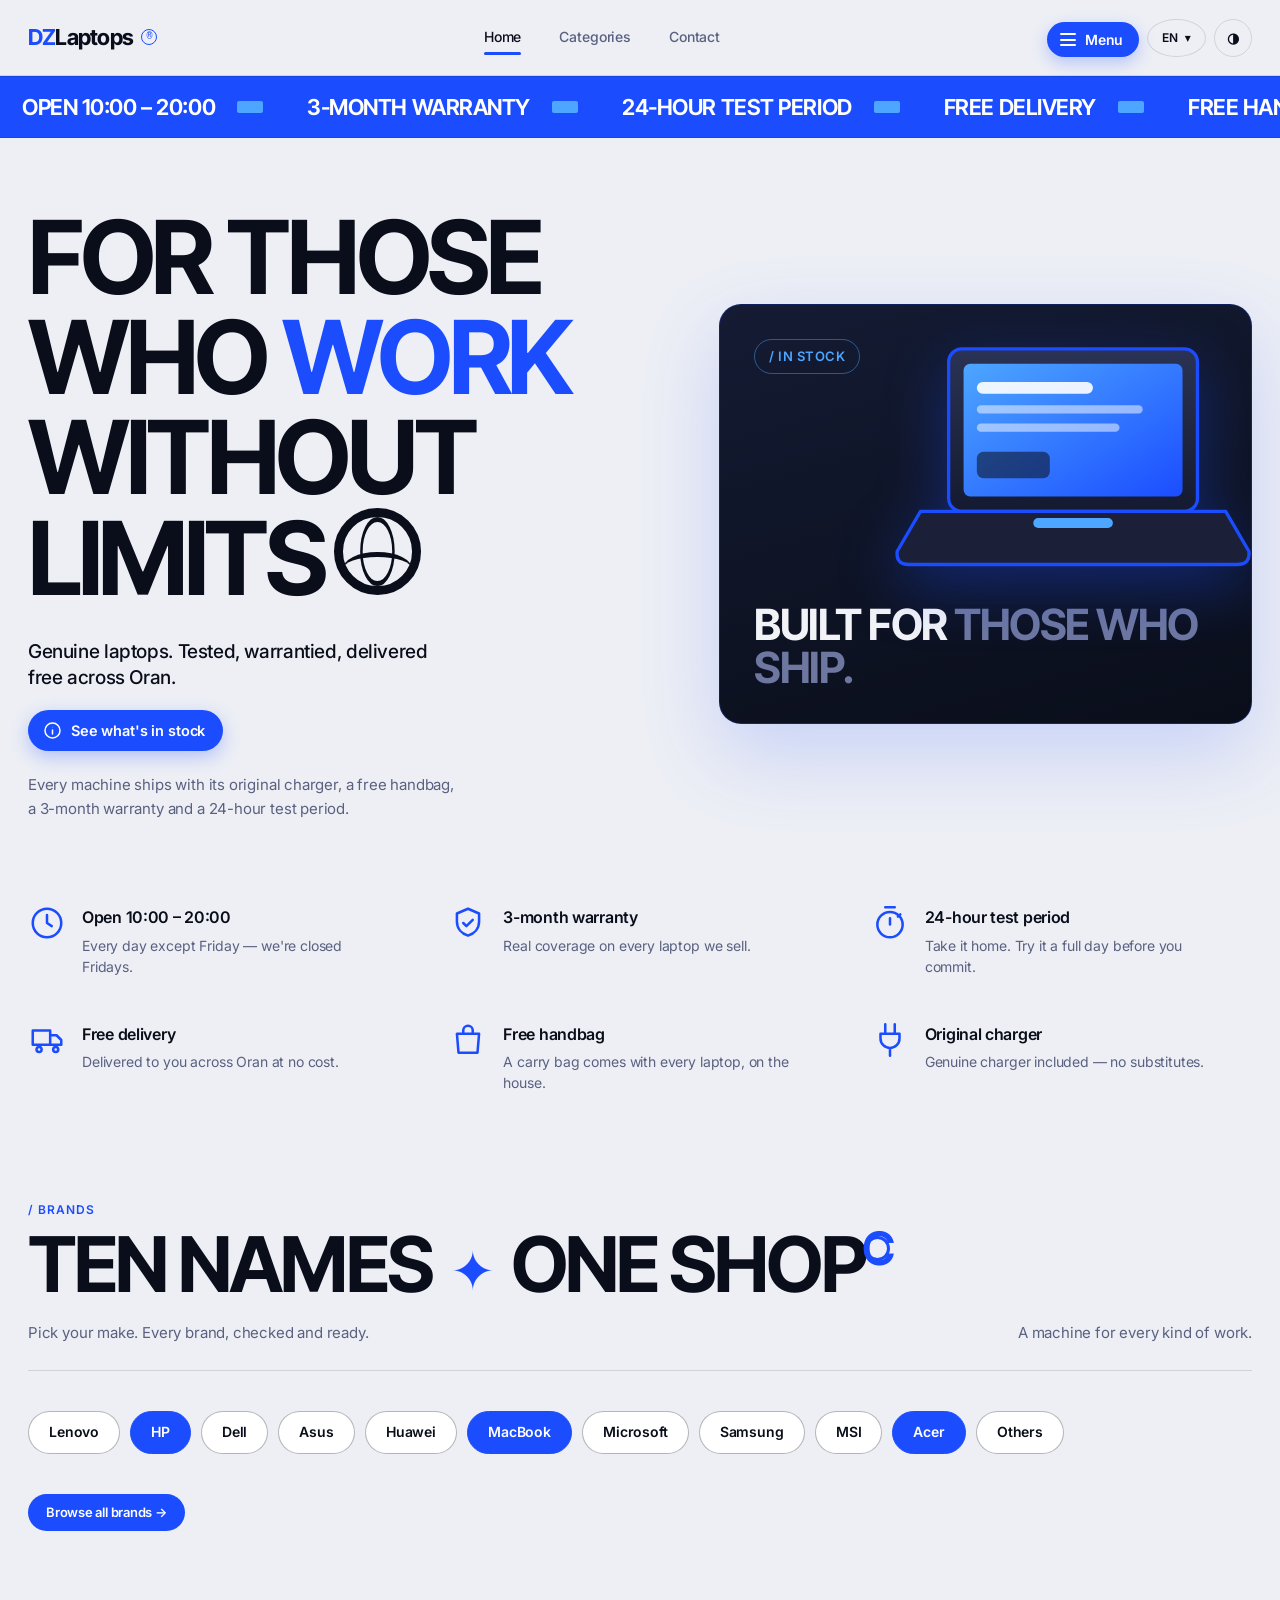
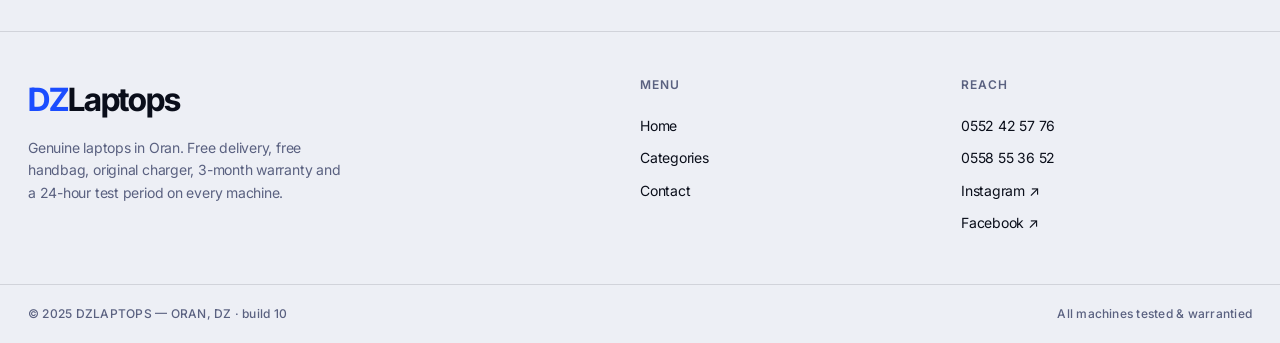
==== commit 32698c86: "Add files via upload" ====
--- a/index.html
+++ b/index.html
@@ -1,174 +1,1548 @@
-<meta charset="utf-8" />
-<meta name="viewport" content="width=device-width, initial-scale=1" />
-<meta name="description" content="DZLaptops — laptops in Oran, Algeria. 3-month warranty, 24h test period, free delivery, free carry bag and the original charger with every machine." />
-<meta name="theme-color" content="#05060a" />
-<link rel="icon" href="data:image/svg+xml,%3Csvg xmlns='http://www.w3.org/2000/svg' viewBox='0 0 24 24' fill='none' stroke='%233b82f6' stroke-width='2' stroke-linecap='round' stroke-linejoin='round'%3E%3Crect x='3' y='4' width='18' height='12' rx='2'/%3E%3Cpath d='M2 20h20'/%3E%3C/svg%3E" />
-<link rel="stylesheet" href="assets/css/style.css" />
-<title>DZLaptops — Laptops in Oran</title>
+<!DOCTYPE html>
+<html lang="en" dir="ltr">
+<head>
+<meta charset="UTF-8">
+<meta name="viewport" content="width=device-width, initial-scale=1.0">
+<meta http-equiv="Cache-Control" content="no-cache, no-store, must-revalidate">
+<meta http-equiv="Pragma" content="no-cache">
+<meta http-equiv="Expires" content="0">
+<title>DZLaptops — Oran</title>
 <script>
-  (function () {
-    try {
-      var t = localStorage.getItem('dz-theme') || 'dark';
-      var l = localStorage.getItem('dz-lang') || 'en';
-      var r = document.documentElement;
-      r.classList.add('js');
-      r.setAttribute('data-theme', t);
-      r.setAttribute('lang', l);
-      r.setAttribute('dir', l === 'ar' ? 'rtl' : 'ltr');
-    } catch (e) {}
+  // Decide theme and paint it BEFORE the browser renders anything.
+  // We inject a <style> so html AND body get the right background on the
+  // very first paint — no dependence on later JS or CSS-variable timing.
+  (function(){
+    var t="light";
+    try{ var s=localStorage.getItem("dz-theme"); if(s==="light"||s==="dark") t=s; }catch(e){}
+    var bg = t==="dark" ? "#0A0E1A" : "#EDEFF5";
+    var fg = t==="dark" ? "#F2F3F7" : "#0A0E1A";
+    var r=document.documentElement;
+    r.setAttribute("data-theme",t);
+    r.style.colorScheme=t;
+    // Hard-set the theme colors as inline styles on <html>. Inline styles on the
+    // root persist no matter what and are what the body/header ultimately sit on.
+    r.style.background=bg;
+    // A style element enforces body colors on the very first paint. We keep a
+    // transition lock only briefly, then release it — but we NEVER remove the
+    // color rules, so the theme can't fall back to an undefined value.
+    var st=document.createElement("style");
+    st.id="pre-theme";
+    st.textContent=
+      "html[data-theme='"+t+"'],html[data-theme='"+t+"'] body{background:"+bg+" !important}"+
+      "html[data-theme='"+t+"'] body{color:"+fg+" !important}"+
+      "html.lock-tr,html.lock-tr *{transition:none !important}";
+    (document.head||r).appendChild(st);
+    r.className=(r.className+" lock-tr").trim();
+    // In-app browsers often throttle/break CSS animations, leaving content stuck
+    // faded out. Disable entrance animations there so headings stay visible.
+    try{
+      var ua=navigator.userAgent||"";
+      if(/Instagram|FBAN|FBAV|FB_IAB|Messenger|TikTok|Line|Snapchat|Twitter|Pinterest/i.test(ua)){
+        r.className=(r.className+" no-anim").trim();
+      }
+    }catch(e){}
+    // release only the transition lock after load (keep the color rules forever)
+    window.addEventListener("load",function(){
+      setTimeout(function(){ r.className=r.className.replace(/\block-tr\b/,"").trim(); },80);
+    });
   })();
 </script>
-
-<body data-page="home" data-page-meta="meta.home">
-  <div id="site-header"></div>
-
-  <main>
-    <!-- Hero -->
+<link rel="preconnect" href="https://fonts.googleapis.com">
+<link rel="preconnect" href="https://fonts.gstatic.com" crossorigin>
+<link href="https://fonts.googleapis.com/css2?family=Inter:ital,opsz,wght@0,14..32,400..800;1,14..32,400..600&family=Inter+Tight:wght@500;600;700;800&family=Cairo:wght@400;500;600;700;800;900&display=swap" rel="stylesheet">
+<style>
+  :root{
+    color-scheme:light dark;
+    --sans:-apple-system,BlinkMacSystemFont,"SF Pro Text","Inter",system-ui,"Segoe UI",Roboto,sans-serif;
+    --display:-apple-system,BlinkMacSystemFont,"SF Pro Display","Inter Tight","Inter",system-ui,sans-serif;
+    --sans-ar:"SF Arabic","Cairo",-apple-system,sans-serif;
+    --mono:ui-monospace,"SF Mono",SFMono-Regular,Menlo,"Roboto Mono",monospace;
+    --blue:#1B4DFF;
+    --blue-bright:#4DA6FF;
+    --navy:#0A0E1A;
+    --navy-2:#111832;
+    --cream:#F2F3F7;
+    --ink:#0A0E1A;
+    --radius:22px;
+    /* DEFAULT THEME = LIGHT. These fallbacks guarantee the theme is never
+       "undefined" even if the data-theme attribute fails to match. */
+    --bg:#EDEFF5;
+    --bg-panel:#0A0E1A;
+    --bg-panel-ink:#F2F3F7;
+    --surface:#FFFFFF;
+    --surface-2:#F2F3F7;
+    --text:#0A0E1A;
+    --text-dim:#5A6180;
+    --text-on-panel:#F2F3F7;
+    --text-on-panel-dim:#9BA3BD;
+    --border:rgba(10,14,26,.12);
+    --border-panel:rgba(242,243,247,.14);
+    --accent:#1B4DFF;
+    --accent-solid:#1B4DFF;
+    --marquee-bg:#1B4DFF;
+    --pill-border:rgba(10,14,26,.30);
+  }
+  /* ---------- THEME TOKENS ---------- */
+  [data-theme="dark"]{
+    --bg:#0A0E1A;
+    --bg-panel:#F2F3F7;
+    --bg-panel-ink:#0A0E1A;
+    --surface:#111832;
+    --surface-2:#0E1428;
+    --text:#F2F3F7;
+    --text-dim:#8B93AD;
+    --text-on-panel:#0A0E1A;
+    --text-on-panel-dim:#5A6180;
+    --border:rgba(242,243,247,.10);
+    --border-panel:rgba(10,14,26,.12);
+    --accent:#3D6BFF;
+    --accent-solid:#1B4DFF;
+    --marquee-bg:#0A0E1A;
+    --pill-border:rgba(242,243,247,.28);
+  }
+  [data-theme="light"]{
+    --bg:#EDEFF5;
+    --bg-panel:#0A0E1A;
+    --bg-panel-ink:#F2F3F7;
+    --surface:#FFFFFF;
+    --surface-2:#F2F3F7;
+    --text:#0A0E1A;
+    --text-dim:#5A6180;
+    --text-on-panel:#F2F3F7;
+    --text-on-panel-dim:#9BA3BD;
+    --border:rgba(10,14,26,.12);
+    --border-panel:rgba(242,243,247,.14);
+    --accent:#1B4DFF;
+    --accent-solid:#1B4DFF;
+    --marquee-bg:#1B4DFF;
+    --pill-border:rgba(10,14,26,.30);
+  }
+
+  *{margin:0;padding:0;box-sizing:border-box}
+  html{scroll-behavior:smooth}
+  body{
+    background:var(--bg);
+    color:var(--text);
+    font-family:var(--sans);
+    font-size:16px;
+    line-height:1.47;
+    letter-spacing:-.014em;
+    font-feature-settings:"kern","liga","calt";
+    font-optical-sizing:auto;
+    -webkit-font-smoothing:antialiased;
+    -moz-osx-font-smoothing:grayscale;
+    text-rendering:optimizeLegibility;
+    overflow-x:hidden;
+    transition:background .4s ease,color .4s ease;
+  }
+  [dir="rtl"] body{font-family:var(--sans-ar)}
+  /* Display: SF Pro Display — refined weight, tight optical tracking */
+  .display{
+    font-family:var(--display);
+    font-weight:700;
+    letter-spacing:-.032em;
+    line-height:1.02;
+    text-transform:uppercase;
+    font-optical-sizing:auto;
+    font-feature-settings:"kern","liga";
+  }
+  [dir="rtl"] .display{font-family:var(--sans-ar);font-weight:800;letter-spacing:0;line-height:1.15;text-transform:none}
+  .mono{font-family:var(--mono);font-feature-settings:"tnum","zero"}
+  [dir="rtl"] .mono{font-family:var(--mono)}
+  a{color:inherit;text-decoration:none}
+  img{max-width:100%;display:block}
+
+  /* ---------- NAV BAR ---------- */
+  .topbar{
+    position:sticky;top:0;z-index:100;
+    background:var(--bg);
+    border-bottom:1px solid var(--border);
+    transition:background .4s ease;
+  }
+  .nav{
+    max-width:1400px;margin:0 auto;
+    display:flex;align-items:center;justify-content:space-between;
+    padding:18px 28px;gap:20px;
+  }
+  .brand{
+    font-family:var(--display);
+    font-weight:700;
+    font-size:22px;letter-spacing:-.035em;
+    display:flex;align-items:center;gap:8px;cursor:pointer;
+  }
+  .brand .dz{color:var(--accent-solid)}
+  .brand .reg{
+    font-size:10px;border:1.5px solid var(--accent-solid);color:var(--accent-solid);
+    border-radius:50%;width:16px;height:16px;display:inline-flex;align-items:center;justify-content:center;
+    font-family:var(--mono);font-weight:500;
+  }
+  .nav-links{display:flex;gap:6px;align-items:center}
+  .nav-links a{
+    padding:9px 16px;border-radius:100px;font-size:14px;font-weight:500;
+    letter-spacing:-.01em;color:var(--text-dim);transition:.2s;position:relative;
+  }
+  .nav-links a:hover{color:var(--text)}
+  .nav-links a.active{color:var(--text)}
+  .nav-links a.active::after{
+    content:"";position:absolute;left:16px;right:16px;bottom:2px;height:2.5px;
+    background:var(--accent-solid);border-radius:2px;
+  }
+  .nav-tools{display:flex;gap:8px;align-items:center}
+
+  /* ---------- MENU BUTTON + DROPDOWN ---------- */
+  .menu-wrap{position:relative}
+  .menu-btn{
+    display:inline-flex;align-items:center;gap:9px;cursor:pointer;
+    background:var(--accent-solid);color:#fff;border:none;border-radius:100px;
+    padding:9px 16px 9px 13px;font-family:var(--sans);font-size:14px;font-weight:600;
+    letter-spacing:-.01em;transition:transform .2s,box-shadow .2s,filter .2s;
+    box-shadow:0 6px 16px rgba(27,77,255,.26);
+  }
+  .menu-btn:hover{transform:translateY(-1px);box-shadow:0 9px 22px rgba(27,77,255,.34);filter:brightness(1.05)}
+  .menu-ico{display:inline-flex;flex-direction:column;justify-content:center;gap:3.5px;width:16px;height:14px}
+  .menu-ico i{display:block;height:2px;width:16px;background:#fff;border-radius:2px;
+    transition:transform .32s cubic-bezier(.6,.1,.2,1),opacity .2s}
+  .menu-btn.open .menu-ico i:nth-child(1){transform:translateY(5.5px) rotate(45deg)}
+  .menu-btn.open .menu-ico i:nth-child(2){opacity:0;transform:scaleX(.4)}
+  .menu-btn.open .menu-ico i:nth-child(3){transform:translateY(-5.5px) rotate(-45deg)}
+  .menu-label{font-weight:600}
+
+  .menu-drop{
+    position:absolute;top:52px;right:0;min-width:250px;z-index:300;
+    background:var(--surface);border:1px solid var(--border);border-radius:18px;padding:8px;
+    box-shadow:0 24px 60px rgba(10,14,26,.28);
+    transform-origin:top right;
+    opacity:0;transform:translateY(-10px) scale(.96);pointer-events:none;
+    transition:opacity .22s ease,transform .28s cubic-bezier(.2,.9,.25,1);
+  }
+  [dir="rtl"] .menu-drop{right:auto;left:0;transform-origin:top left}
+  .menu-drop.open{opacity:1;transform:translateY(0) scale(1);pointer-events:auto}
+  .menu-item{
+    display:flex;align-items:center;gap:13px;width:100%;text-align:left;
+    background:transparent;border:none;cursor:pointer;padding:11px 12px;border-radius:12px;
+    color:var(--text);font-family:var(--sans);transition:background .16s;
+    opacity:0;transform:translateY(8px);
+  }
+  [dir="rtl"] .menu-item{text-align:right}
+  .menu-drop.open .menu-item{opacity:1;transform:translateY(0);
+    transition:opacity .3s ease,transform .34s cubic-bezier(.2,.9,.25,1),background .16s}
+  .menu-drop.open .menu-item:nth-child(1){transition-delay:.04s}
+  .menu-drop.open .menu-item:nth-child(2){transition-delay:.09s}
+  .menu-drop.open .menu-item:nth-child(3){transition-delay:.14s}
+  .menu-drop.open .menu-item:nth-child(4){transition-delay:.19s}
+  .menu-item:hover{background:var(--surface-2)}
+  .mi-ico{
+    width:38px;height:38px;flex:none;border-radius:11px;display:flex;align-items:center;justify-content:center;
+    background:rgba(27,77,255,.12);color:var(--accent-solid);
+  }
+  .mi-ico svg{width:19px;height:19px}
+  .menu-item:hover .mi-ico{background:var(--accent-solid);color:#fff}
+  .mi-text{display:flex;flex-direction:column;gap:1px;min-width:0}
+  .mi-text b{font-size:14.5px;font-weight:600;letter-spacing:-.015em}
+  .mi-text small{font-size:12px;color:var(--text-dim);letter-spacing:-.01em}
+  .icon-btn{
+    width:38px;height:38px;border-radius:50%;border:1px solid var(--border);
+    background:transparent;color:var(--text);cursor:pointer;
+    display:flex;align-items:center;justify-content:center;font-size:14px;transition:.2s;
+    font-weight:600;
+  }
+  .icon-btn:hover{background:var(--accent-solid);color:#fff;border-color:var(--accent-solid)}
+  .lang-btn{width:auto;padding:0 14px;gap:6px;font-family:var(--sans);font-weight:600;font-size:12px;letter-spacing:.02em;text-transform:uppercase}
+  .lang-menu{position:relative}
+  .lang-drop{
+    position:absolute;top:46px;right:0;background:var(--surface);
+    border:1px solid var(--border);border-radius:14px;padding:6px;min-width:150px;
+    box-shadow:0 20px 50px rgba(0,0,0,.3);display:none;flex-direction:column;gap:2px;z-index:200;
+  }
+  [dir="rtl"] .lang-drop{right:auto;left:0}
+  .lang-drop.open{display:flex}
+  .lang-drop button{
+    background:transparent;border:none;color:var(--text);text-align:left;
+    padding:10px 12px;border-radius:9px;cursor:pointer;font-size:13px;font-weight:500;
+    display:flex;justify-content:space-between;align-items:center;font-family:inherit;
+  }
+  [dir="rtl"] .lang-drop button{text-align:right}
+  .lang-drop button:hover{background:var(--accent-solid);color:#fff}
+  .lang-drop button .code{font-family:var(--mono);opacity:.55;font-size:11px}
+
+  /* ---------- MARQUEE ---------- */
+  .marquee{
+    background:var(--marquee-bg);color:#F2F3F7;overflow:hidden;
+    border-top:1px solid var(--border);border-bottom:1px solid var(--border);
+    padding:14px 0;
+  }
+  [data-theme="light"] .marquee{color:#fff}
+  .marquee-track{display:flex;white-space:nowrap;width:max-content;animation:scroll 32s linear infinite}
+  [dir="rtl"] .marquee-track{animation-direction:reverse}
+  .marquee:hover .marquee-track{animation-play-state:paused}
+  .marquee-item{
+    font-family:var(--display);font-weight:640;
+    font-size:22px;text-transform:uppercase;letter-spacing:-.02em;
+    display:flex;align-items:center;gap:22px;padding:0 22px;
+  }
+  [dir="rtl"] .marquee-item{font-family:var(--sans-ar);font-weight:700;letter-spacing:0}
+  .marquee-dot{width:26px;height:12px;background:var(--blue-bright);border-radius:2px;display:inline-block;flex:none}
+  @keyframes scroll{to{transform:translateX(-50%)}}
+
+  /* ---------- LAYOUT ---------- */
+  .page{max-width:1400px;margin:0 auto;padding:0 28px}
+  .view{display:none}
+  .view.active{display:block;opacity:1;animation:fade .5s ease both}
+  @keyframes fade{from{opacity:0;transform:translateY(10px)}to{opacity:1;transform:none}}
+  /* Safety: if animations are throttled/broken (some in-app browsers),
+     force full visibility so headings can never get stuck faded out. */
+  @media(prefers-reduced-motion:reduce){.view.active{animation:none}}
+  .no-anim .view.active{animation:none !important;opacity:1 !important;transform:none !important}
+
+  /* ---------- HERO ---------- */
+  .hero{
+    padding:70px 0 40px;display:grid;grid-template-columns:1.1fr .9fr;gap:40px;align-items:center;
+  }
+  .hero h1{font-size:clamp(46px,8vw,102px);font-weight:680;letter-spacing:-.043em;line-height:.98}
+  .hero h1 .hl{color:var(--accent-solid)}
+  .globe{
+    display:inline-flex;width:.85em;height:.85em;border:.09em solid currentColor;border-radius:50%;
+    position:relative;vertical-align:baseline;margin-left:.1em;
+  }
+  .globe::before,.globe::after{content:"";position:absolute;inset:0;border-radius:50%;border:.05em solid currentColor}
+  .globe::before{transform:scaleX(.5)}
+  .globe::after{border:none;border-top:.05em solid currentColor;top:50%}
+  .hero-sub{
+    margin-top:30px;display:flex;flex-direction:column;align-items:flex-start;
+    gap:18px;max-width:460px;
+  }
+  .hero-sub p{
+    font-size:19px;color:var(--text);line-height:1.4;max-width:420px;
+    letter-spacing:-.02em;font-weight:500;
+  }
+  .info-btn{
+    display:inline-flex;align-items:center;gap:9px;cursor:pointer;
+    background:var(--accent-solid);color:#fff;border:none;
+    padding:11px 18px 11px 15px;border-radius:100px;
+    font-family:var(--sans);font-size:14.5px;font-weight:600;letter-spacing:-.01em;
+    transition:transform .2s cubic-bezier(.2,.8,.2,1),box-shadow .2s,filter .2s;
+    box-shadow:0 6px 18px rgba(27,77,255,.28);
+  }
+  .info-btn svg{width:19px;height:19px;flex:none}
+  .info-btn:hover{transform:translateY(-2px);box-shadow:0 10px 26px rgba(27,77,255,.36);filter:brightness(1.06)}
+  .info-btn:active{transform:translateY(0)}
+  [dir="rtl"] .info-btn{padding:11px 15px 11px 18px}
+  .hero-tag{margin-top:22px;font-size:15px;color:var(--text-dim);max-width:430px;line-height:1.58;letter-spacing:-.012em}
+
+  .hero-card{
+    background:linear-gradient(165deg,#141B33,#0A0E1A);color:#F2F3F7;border-radius:var(--radius);
+    padding:34px;position:relative;overflow:hidden;min-height:420px;
+    display:flex;flex-direction:column;justify-content:flex-end;
+    border:1px solid rgba(27,77,255,.28);
+    box-shadow:0 30px 80px rgba(27,77,255,.18);cursor:pointer;
+    transition:transform .28s cubic-bezier(.2,.8,.2,1),box-shadow .28s;
+  }
+  .hero-card:hover{transform:translateY(-4px);box-shadow:0 40px 90px rgba(27,77,255,.28)}
+  .hero-card .edition{
+    font-family:var(--sans);color:var(--blue-bright);font-weight:600;font-size:13px;letter-spacing:.04em;text-transform:uppercase;
+    margin-bottom:auto;display:inline-flex;align-items:center;gap:8px;align-self:flex-start;
+    border:1px solid rgba(77,166,255,.45);border-radius:100px;padding:7px 14px;
+  }
+  .hero-card:hover .edition{background:var(--accent-solid);color:#fff;border-color:var(--accent-solid)}
+  .hero-card .laptop-visual{
+    position:absolute;top:5%;right:-4%;width:75%;height:60%;
+    display:flex;align-items:center;justify-content:center;
+  }
+  [dir="rtl"] .hero-card .laptop-visual{right:auto;left:-4%}
+  .hero-card h2{font-size:clamp(30px,4vw,43px);font-weight:680;line-height:1.0;color:#F2F3F7;letter-spacing:-.035em}
+  .hero-card h2 .thin{color:#6E77A0}
+
+  /* laptop SVG shell */
+  .laptop-svg{width:100%;filter:drop-shadow(0 20px 30px rgba(27,77,255,.35))}
+
+  /* ---------- FEATURE STRIP (info) — floaty, no boxes ---------- */
+  .features{
+    display:grid;grid-template-columns:repeat(3,1fr);
+    gap:44px 40px;margin:44px 0 96px;
+  }
+  .feat{display:flex;gap:16px;align-items:flex-start}
+  .feat-ico{
+    width:38px;height:38px;flex:none;color:var(--accent-solid);
+    display:flex;align-items:center;justify-content:center;
+  }
+  .feat-ico svg{width:100%;height:100%;stroke:currentColor;stroke-width:1.6;fill:none;
+    stroke-linecap:round;stroke-linejoin:round}
+  .feat-body{padding-top:2px}
+  .feat h4{font-size:16px;font-weight:600;margin-bottom:5px;letter-spacing:-.018em}
+  .feat p{font-size:14px;color:var(--text-dim);line-height:1.5;max-width:34ch;letter-spacing:-.011em}
+
+  /* ---------- SECTION HEAD ---------- */
+  .sec-head{
+    display:flex;align-items:flex-start;gap:14px;margin-bottom:8px;
+  }
+  .sec-eyebrow{
+    font-family:var(--sans);font-weight:590;font-size:12px;color:var(--accent-solid);
+    text-transform:uppercase;letter-spacing:.08em;padding-top:12px;
+  }
+  .sec-title{font-size:clamp(38px,6vw,80px);font-weight:680;color:var(--text);letter-spacing:-.038em;line-height:1.0}
+  .clover{color:var(--accent-solid);font-size:.7em;vertical-align:middle;margin:0 .12em}
+  .csym{
+    display:inline-flex;width:.55em;height:.55em;border:.07em solid var(--accent-solid);color:var(--accent-solid);
+    border-radius:50%;align-items:center;justify-content:center;font-size:.6em;vertical-align:super;
+    font-family:var(--sans);font-weight:600;
+  }
+  .sec-desc{display:flex;justify-content:space-between;flex-wrap:wrap;gap:16px;margin:18px 0 40px;
+    padding-bottom:26px;border-bottom:1px solid var(--border);}
+  .sec-desc p{font-size:15px;color:var(--text-dim);letter-spacing:-.012em;line-height:1.5}
+
+  /* ---------- CATEGORY GRID ---------- */
+  .cat-intro{padding:60px 0 0}
+  .cat-grid{
+    display:grid;grid-template-columns:repeat(4,1fr);gap:16px;padding:10px 0 80px;
+  }
+  .cat-card{
+    background:var(--surface);border:1px solid var(--border);border-radius:var(--radius);
+    padding:26px 24px;min-height:210px;display:flex;flex-direction:column;justify-content:space-between;
+    cursor:pointer;transition:.28s cubic-bezier(.2,.8,.2,1);position:relative;overflow:hidden;
+  }
+  .cat-card::before{
+    content:"";position:absolute;inset:0;background:var(--accent-solid);
+    transform:translateY(101%);transition:.35s cubic-bezier(.2,.8,.2,1);z-index:0;
+  }
+  .cat-card:hover{border-color:var(--accent-solid);transform:translateY(-4px)}
+  .cat-card:hover::before{transform:translateY(0)}
+  .cat-card:hover *{color:#fff;position:relative;z-index:1}
+  .cat-card:hover .cat-num,.cat-card:hover .cat-arrow{color:#fff}
+  .cat-num{font-family:var(--mono);font-size:13px;color:var(--text-dim);position:relative;z-index:1}
+  .cat-name{font-size:clamp(26px,3vw,36px);font-weight:680;position:relative;z-index:1;letter-spacing:-.035em}
+  .cat-foot{display:flex;justify-content:space-between;align-items:center;position:relative;z-index:1}
+  .cat-tag{font-family:var(--sans);font-weight:500;font-size:11px;color:var(--text-dim);text-transform:uppercase;letter-spacing:.06em}
+  .cat-arrow{font-size:20px;color:var(--accent-solid);transition:.2s}
+  [dir="rtl"] .cat-arrow{transform:scaleX(-1)}
+
+  /* ---------- BRAND DETAIL ---------- */
+  .back-link{
+    display:inline-flex;align-items:center;gap:8px;font-family:var(--sans);font-weight:600;
+    font-size:13px;color:var(--text-dim);cursor:pointer;transition:.2s;text-transform:uppercase;letter-spacing:.05em;
+  }
+  .back-link:hover{color:var(--accent-solid)}
+  .back-arrow{font-size:16px}
+  [dir="rtl"] .back-arrow{transform:scaleX(-1)}
+  /* all-laptops filter bar */
+  .filter-bar{display:flex;flex-wrap:wrap;gap:9px;margin:0 0 26px}
+  .filter-chip{
+    border:1.5px solid var(--pill-border);border-radius:100px;padding:9px 17px;
+    font-family:var(--sans);font-size:13.5px;font-weight:550;color:var(--text);
+    background:var(--surface);cursor:pointer;transition:.18s;white-space:nowrap;letter-spacing:-.01em;
+  }
+  .filter-chip:hover{border-color:var(--accent-solid);color:var(--accent-solid)}
+  .filter-chip.on{background:var(--accent-solid);border-color:var(--accent-solid);color:#fff}
+  .laptop-list{display:flex;flex-direction:column;gap:14px;padding:4px 0 90px}
+  .laptop-card{
+    display:grid;grid-template-columns:auto 1fr auto auto;gap:26px;align-items:center;
+    padding:24px 28px;border-radius:18px;background:var(--surface);
+    border:1px solid var(--border);transition:.22s cubic-bezier(.2,.8,.2,1);cursor:pointer;
+  }
+  .laptop-card:hover{border-color:var(--accent-solid);transform:translateY(-3px);
+    box-shadow:0 18px 44px rgba(27,77,255,.14)}
+  .lc-mark{
+    width:52px;height:52px;flex:none;border-radius:13px;display:flex;align-items:center;justify-content:center;
+    background:var(--accent-solid);color:#fff;font-family:var(--display);font-weight:700;font-size:20px;letter-spacing:-.03em;
+  }
+  .lc-main{min-width:0}
+  .lc-model{font-size:18px;font-weight:590;letter-spacing:-.018em;margin-bottom:6px}
+  .lc-spec{display:flex;flex-wrap:wrap;gap:8px}
+  .lc-spec span{
+    font-family:var(--mono);font-size:11.5px;color:var(--text-dim);
+    background:var(--surface-2);padding:4px 9px;border-radius:6px;white-space:nowrap;
+  }
+  .lc-price{text-align:right;white-space:nowrap}
+  [dir="rtl"] .lc-price{text-align:left}
+  .lc-price .amt{font-size:20px;font-weight:680;letter-spacing:-.02em}
+  .lc-price .was{font-family:var(--mono);font-size:12px;color:var(--text-dim);text-decoration:line-through;
+    display:block;margin-bottom:1px;opacity:.8}
+  .lc-price .cur{font-family:var(--mono);font-size:11px;color:var(--text-dim);display:block;margin-top:2px}
+  .lc-tags{display:flex;flex-direction:column;gap:6px;align-items:flex-end}
+  [dir="rtl"] .lc-tags{align-items:flex-start}
+  .lc-tag{
+    font-family:var(--sans);font-size:11px;font-weight:600;text-transform:uppercase;letter-spacing:.04em;
+    padding:6px 12px;border-radius:100px;white-space:nowrap;
+  }
+  .lc-tag.stock{background:rgba(27,77,255,.12);color:var(--accent);border:1px solid rgba(27,77,255,.28)}
+  .lc-tag.new{background:var(--accent-solid);color:#fff}
+  .lc-tag.sale{background:#E8342B;color:#fff}
+  @media(max-width:720px){
+    .laptop-card{grid-template-columns:auto 1fr;gap:16px 14px;padding:20px}
+    .lc-price{grid-column:2;text-align:left}
+    [dir="rtl"] .lc-price{text-align:right}
+    .lc-tags{grid-column:1/-1;flex-direction:row;align-items:center;justify-self:start}
+    [dir="rtl"] .lc-tags{justify-self:end}
+  }
+
+  /* ---------- DETAIL SHEET ---------- */
+  .ds-backdrop{
+    position:fixed;inset:0;z-index:400;background:rgba(10,14,26,.55);
+    backdrop-filter:blur(6px);-webkit-backdrop-filter:blur(6px);
+    display:flex;align-items:center;justify-content:center;padding:22px;
+    opacity:0;pointer-events:none;transition:opacity .25s ease;
+  }
+  .ds-backdrop.open{opacity:1;pointer-events:auto}
+  .ds-panel{
+    background:var(--surface);border:1px solid var(--border);border-radius:22px;
+    width:100%;max-width:560px;max-height:86vh;overflow-y:auto;padding:28px;position:relative;
+    transform:translateY(16px) scale(.97);transition:transform .3s cubic-bezier(.2,.9,.25,1);
+    box-shadow:0 40px 100px rgba(10,14,26,.4);
+  }
+  .ds-backdrop.open .ds-panel{transform:translateY(0) scale(1)}
+  .ds-close{
+    position:absolute;top:16px;right:16px;width:34px;height:34px;border-radius:50%;
+    background:var(--surface-2);border:1px solid var(--border);color:var(--text);
+    cursor:pointer;font-size:14px;display:flex;align-items:center;justify-content:center;transition:.18s;
+  }
+  [dir="rtl"] .ds-close{right:auto;left:16px}
+  .ds-close:hover{background:var(--accent-solid);color:#fff;border-color:var(--accent-solid)}
+  .ds-img{width:100%;border-radius:14px;margin-bottom:20px;max-height:260px;object-fit:cover}
+  .ds-head{display:flex;gap:14px;align-items:center;margin-bottom:16px;padding-right:40px}
+  [dir="rtl"] .ds-head{padding-right:0;padding-left:40px}
+  .ds-mark{
+    width:50px;height:50px;flex:none;border-radius:13px;background:var(--accent-solid);color:#fff;
+    display:flex;align-items:center;justify-content:center;
+    font-family:var(--display);font-weight:700;font-size:20px;
+  }
+  .ds-brand{font-family:var(--mono);font-size:12px;color:var(--accent-solid);
+    text-transform:uppercase;letter-spacing:.08em}
+  .ds-model{font-size:21px;font-weight:640;letter-spacing:-.025em;line-height:1.25}
+  .ds-price{display:flex;align-items:baseline;gap:8px;margin-bottom:12px}
+  .ds-amt{font-size:28px;font-weight:700;letter-spacing:-.03em}
+  .ds-was{font-family:var(--mono);font-size:15px;color:var(--text-dim);text-decoration:line-through}
+  .ds-cur{font-family:var(--mono);font-size:12px;color:var(--text-dim)}
+  .ds-tags{display:flex;gap:7px;flex-wrap:wrap;margin-bottom:22px}
+  .ds-specs{border-top:1px solid var(--border);margin-bottom:22px}
+  .ds-row{display:grid;grid-template-columns:130px 1fr;gap:14px;padding:12px 0;
+    border-bottom:1px solid var(--border);font-size:14px}
+  .ds-k{font-family:var(--mono);font-size:11.5px;color:var(--text-dim);
+    text-transform:uppercase;letter-spacing:.05em;padding-top:2px}
+  .ds-v{color:var(--text);line-height:1.5;letter-spacing:-.01em}
+  .ds-wa{
+    display:block;text-align:center;background:var(--accent-solid);color:#fff;
+    border-radius:100px;padding:14px;font-weight:600;font-size:15px;letter-spacing:-.01em;
+    box-shadow:0 8px 22px rgba(27,77,255,.3);transition:.18s;
+  }
+  .ds-wa:hover{filter:brightness(1.08);transform:translateY(-2px)}
+  .ds-link{display:block;text-align:center;color:var(--text-dim);font-size:13px;
+    margin-top:12px;font-weight:500}
+  .ds-link:hover{color:var(--accent-solid)}
+  @media(max-width:560px){
+    .ds-panel{padding:22px;border-radius:20px;max-height:90vh}
+    .ds-row{grid-template-columns:1fr;gap:3px;padding:11px 0}
+    .ds-amt{font-size:24px}
+  }
+
+  /* ---------- POLICY GRID ---------- */
+  .policy-grid{display:grid;grid-template-columns:repeat(2,1fr);gap:16px;padding:4px 0 90px}
+  .policy-card{
+    background:var(--surface);border:1px solid var(--border);border-radius:18px;padding:26px;
+    display:flex;gap:16px;align-items:flex-start;
+  }
+  .policy-card .pc-ico{
+    width:44px;height:44px;flex:none;border-radius:12px;display:flex;align-items:center;justify-content:center;
+    background:rgba(27,77,255,.12);color:var(--accent-solid);
+  }
+  .policy-card .pc-ico svg{width:22px;height:22px;stroke:currentColor;stroke-width:1.6;fill:none;
+    stroke-linecap:round;stroke-linejoin:round}
+  .pc-body h4{font-size:17px;font-weight:600;letter-spacing:-.02em;margin-bottom:5px}
+  .pc-body p{font-size:14px;color:var(--text-dim);line-height:1.55;letter-spacing:-.01em}
+  .policy-card.wide{grid-column:1/-1}
+  .policy-card.wide .pc-map{margin-top:6px}
+  .pc-map-link{color:var(--accent-solid);font-weight:600;font-size:14px;display:inline-flex;gap:6px;margin-top:8px}
+  @media(max-width:720px){.policy-grid{grid-template-columns:1fr}}
+
+  /* pill tags row — brand quick-links */
+  .pills{display:flex;flex-wrap:wrap;gap:10px;margin:4px 0 40px}
+  .pill{
+    border:1.5px solid var(--pill-border);border-radius:100px;padding:10px 20px;
+    font-size:14px;font-weight:600;color:var(--text);white-space:nowrap;cursor:pointer;
+    transition:.18s;background:var(--surface);letter-spacing:-.01em;
+  }
+  .pill:hover{background:var(--accent-solid);border-color:var(--accent-solid);color:#fff;transform:translateY(-2px)}
+  .pill.solid{background:var(--accent-solid);border-color:var(--accent-solid);color:#fff}
+  .pill.solid:hover{filter:brightness(1.1)}
+
+  /* ---------- CONTACT ---------- */
+  .contact-wrap{padding:60px 0 80px;display:grid;grid-template-columns:1fr 1fr;gap:20px}
+  .contact-block{
+    background:var(--surface);border:1px solid var(--border);border-radius:var(--radius);padding:34px;
+  }
+  .contact-block.dark{
+    background:linear-gradient(160deg,var(--accent-solid),#0F35C4);
+    color:#fff;border-color:transparent;
+  }
+  .contact-block.dark .cb-label{color:rgba(255,255,255,.7)}
+  .contact-block.dark .cb-sub{color:rgba(255,255,255,.75)}
+  .contact-block.dark .phone-num{color:#fff}
+  .contact-block.dark .wa-btn{background:#fff;color:var(--accent-solid)}
+  .contact-block.dark .wa-btn:hover{background:rgba(255,255,255,.9)}
+  .cb-label{font-family:var(--sans);font-weight:600;font-size:12px;text-transform:uppercase;letter-spacing:.1em;color:var(--accent-solid);margin-bottom:18px}
+  .cb-title{font-size:clamp(28px,3.4vw,42px);font-weight:680;margin-bottom:8px;letter-spacing:-.035em}
+  .cb-sub{font-size:14.5px;color:var(--text-dim);margin-bottom:24px;line-height:1.6;letter-spacing:-.006em}
+  .phone-row{
+    display:flex;align-items:center;justify-content:space-between;gap:12px;
+    padding:16px 0;border-top:1px solid var(--border);
+  }
+  .contact-block.dark .phone-row{border-color:rgba(255,255,255,.22)}
+  .phone-row:last-child{border-bottom:1px solid var(--border)}
+  .contact-block.dark .phone-row:last-child{border-color:rgba(255,255,255,.22)}
+  .phone-num{font-family:var(--mono);font-size:22px;font-weight:600;letter-spacing:.01em;font-feature-settings:"tnum"}
+  .wa-btn{
+    background:var(--accent-solid);color:#fff;border-radius:100px;padding:9px 18px;
+    font-size:13px;font-weight:600;display:inline-flex;align-items:center;gap:8px;transition:.2s;white-space:nowrap;
+  }
+  .wa-btn:hover{filter:brightness(1.12)}
+  .social-row{display:flex;gap:10px;margin-top:26px;flex-wrap:wrap}
+  .social-chip{
+    border:1px solid var(--border);border-radius:100px;padding:11px 20px;font-size:14px;font-weight:600;
+    display:inline-flex;align-items:center;gap:9px;transition:.2s;
+  }
+  .contact-block.dark .social-chip{border-color:rgba(255,255,255,.35);color:#fff}
+  .contact-block.dark .social-chip:hover{background:#fff;color:var(--accent-solid);border-color:#fff}
+  .social-chip:hover{background:var(--accent-solid);color:#fff;border-color:var(--accent-solid)}
+  .hours-list{margin-top:10px}
+  .hours-row{display:flex;justify-content:space-between;padding:14px 0;border-top:1px solid var(--border);font-size:15px}
+  .hours-row:first-child{border-top:none}
+  .hours-row .day{font-weight:600}
+  .hours-row .time{font-family:var(--mono);color:var(--text-dim);font-feature-settings:"tnum"}
+  .hours-row.closed .time{color:var(--accent-solid);font-weight:600}
+  .map-embed{margin-top:22px;border-radius:16px;overflow:hidden;border:1px solid var(--border);height:220px;position:relative}
+  .map-embed iframe{width:100%;height:100%;border:0;filter:grayscale(.2)}
+  .map-fallback{
+    position:absolute;inset:0;display:flex;flex-direction:column;align-items:center;justify-content:center;
+    background:var(--surface-2);gap:10px;text-align:center;padding:20px;
+  }
+  .map-pin{font-size:34px}
+  .map-link{color:var(--accent-solid);font-weight:600;font-size:14px;display:inline-flex;gap:6px}
+
+  /* ---------- FOOTER ---------- */
+  footer{border-top:1px solid var(--border);margin-top:20px}
+  .foot{max-width:1400px;margin:0 auto;padding:44px 28px;display:grid;grid-template-columns:2fr 1fr 1fr;gap:30px}
+  .foot-brand{font-family:var(--display);font-weight:700;font-size:32px;letter-spacing:-.035em}
+  .foot-brand .dz{color:var(--accent-solid)}
+  .foot-tag{color:var(--text-dim);font-size:14px;margin-top:14px;max-width:320px;line-height:1.6}
+  .foot h5{font-family:var(--sans);font-weight:600;font-size:12px;text-transform:uppercase;letter-spacing:.08em;color:var(--text-dim);margin-bottom:16px}
+  .foot a{display:block;padding:6px 0;font-size:14px;color:var(--text);transition:.2s}
+  .foot a:hover{color:var(--accent-solid)}
+  .foot-bottom{border-top:1px solid var(--border);padding:20px 28px;max-width:1400px;margin:0 auto;
+    display:flex;justify-content:space-between;flex-wrap:wrap;gap:12px;font-size:12px;color:var(--text-dim);font-family:var(--sans);font-weight:500;letter-spacing:.02em}
+
+  /* ---------- RESPONSIVE ---------- */
+  @media(max-width:1024px){
+    .hero{grid-template-columns:1fr}
+    .features{grid-template-columns:repeat(2,1fr)}
+    .cat-grid{grid-template-columns:repeat(2,1fr)}
+    .contact-wrap{grid-template-columns:1fr}
+    .foot{grid-template-columns:1fr 1fr}
+  }
+  @media(max-width:640px){
+    .nav{padding:14px 18px;flex-wrap:wrap;gap:12px}
+    .nav-links{order:3;width:100%;justify-content:space-between;overflow-x:auto}
+    .nav-links a{padding:8px 10px;font-size:12px}
+    .page{padding:0 18px}
+    .features{grid-template-columns:1fr;gap:30px;margin:32px 0 64px}
+    .cat-grid{grid-template-columns:1fr}
+    .hero h1{font-size:52px}
+    .marquee-item{font-size:20px}
+    .foot{grid-template-columns:1fr}
+    .phone-num{font-size:18px}
+    .hero-sub{gap:16px}
+  }
+  /* focus + motion */
+  a:focus-visible,button:focus-visible{outline:2.5px solid var(--blue-bright);outline-offset:3px;border-radius:6px}
+  @media(prefers-reduced-motion:reduce){.marquee-track{animation:none}.view{animation:none}*{transition:none!important}}
+</style>
+</head>
+<body>
+
+<!-- ============ TOP NAV ============ -->
+<div class="topbar">
+  <nav class="nav">
+    <div class="brand" onclick="go('home')">
+      <span><span class="dz">DZ</span>Laptops</span><span class="reg">®</span>
+    </div>
+    <div class="nav-links">
+      <a data-nav="home" onclick="go('home')" data-i18n="nav_home">Home</a>
+      <a data-nav="categories" onclick="go('categories')" data-i18n="nav_cat">Categories</a>
+      <a data-nav="contact" onclick="go('contact')" data-i18n="nav_contact">Contact</a>
+    </div>
+    <div class="nav-tools">
+      <div class="menu-wrap">
+        <button class="menu-btn" id="menuBtn" onclick="toggleMenu(event)" aria-label="Menu" aria-expanded="false">
+          <span class="menu-ico"><i></i><i></i><i></i></span>
+          <span class="menu-label" data-i18n="menu">Menu</span>
+        </button>
+        <div class="menu-drop" id="menuDrop">
+          <button class="menu-item" onclick="pickMenu('new')">
+            <span class="mi-ico"><svg viewBox="0 0 24 24" fill="none" stroke="currentColor" stroke-width="1.7" stroke-linecap="round" stroke-linejoin="round"><path d="M12 3l2.1 5.5L20 9l-4.4 3.8L17 19l-5-3.2L7 19l1.4-6.2L4 9l5.9-.5z"/></svg></span>
+            <span class="mi-text"><b data-i18n="menu_new">New arrivals</b><small data-i18n="menu_new_s">Just landed</small></span>
+          </button>
+          <button class="menu-item" onclick="pickMenu('sale')">
+            <span class="mi-ico"><svg viewBox="0 0 24 24" fill="none" stroke="currentColor" stroke-width="1.7" stroke-linecap="round" stroke-linejoin="round"><path d="M9 5H5v4l10 10 4-4z"/><circle cx="7.5" cy="7.5" r="1.2" fill="currentColor" stroke="none"/></svg></span>
+            <span class="mi-text"><b data-i18n="menu_sale">Sale</b><small data-i18n="menu_sale_s">Price drops</small></span>
+          </button>
+          <button class="menu-item" onclick="pickMenu('categories')">
+            <span class="mi-ico"><svg viewBox="0 0 24 24" fill="none" stroke="currentColor" stroke-width="1.7" stroke-linecap="round" stroke-linejoin="round"><rect x="4" y="4" width="7" height="7" rx="1.5"/><rect x="13" y="4" width="7" height="7" rx="1.5"/><rect x="4" y="13" width="7" height="7" rx="1.5"/><rect x="13" y="13" width="7" height="7" rx="1.5"/></svg></span>
+            <span class="mi-text"><b data-i18n="menu_explore">Explore</b><small data-i18n="menu_explore_s">All brands</small></span>
+          </button>
+          <button class="menu-item" onclick="pickMenu('policy')">
+            <span class="mi-ico"><svg viewBox="0 0 24 24" fill="none" stroke="currentColor" stroke-width="1.7" stroke-linecap="round" stroke-linejoin="round"><circle cx="12" cy="12" r="9"/><path d="M12 16v-4"/><circle cx="12" cy="8" r="0.5" fill="currentColor" stroke="none"/></svg></span>
+            <span class="mi-text"><b data-i18n="menu_policy">Policy &amp; info</b><small data-i18n="menu_policy_s">Good to know</small></span>
+          </button>
+        </div>
+      </div>
+      <div class="lang-menu">
+        <button class="icon-btn lang-btn" onclick="toggleLang(event)"><span id="langLabel">EN</span> ▾</button>
+        <div class="lang-drop" id="langDrop">
+          <button onclick="setLang('en')">English <span class="code">EN</span></button>
+          <button onclick="setLang('fr')">Français <span class="code">FR</span></button>
+          <button onclick="setLang('ar')">العربية <span class="code">AR</span></button>
+        </div>
+      </div>
+      <button class="icon-btn" onclick="toggleTheme()" id="themeBtn" title="Toggle theme">◐</button>
+    </div>
+  </nav>
+</div>
+
+<!-- ============ MARQUEE ============ -->
+<div class="marquee">
+  <div class="marquee-track" id="marquee"></div>
+</div>
+
+<!-- ============ HOME ============ -->
+<main class="view active" id="view-home">
+  <div class="page">
     <section class="hero">
-      <div class="aurora" aria-hidden="true"><i></i></div>
-      <div class="container hero-inner">
-        <div class="hero-copy">
-          <span class="eyebrow" data-i18n="hero.eyebrow">Laptops in Oran, Algeria</span>
-          <h1><span data-i18n="hero.title1">The laptop you want.</span><br />
-            <span class="grad" data-i18n="hero.title2">The service you deserve.</span></h1>
-          <p class="lead" data-i18n="hero.lead">Premium laptops from the brands you trust — with warranty, a 24-hour test period, and free delivery across the city.</p>
-          <div class="cta-row">
-            <a class="btn btn-primary" href="categories.html" data-i18n="hero.cta1">Browse brands</a>
-            <a class="btn btn-ghost" href="contact.html" data-i18n="hero.cta2">Contact us</a>
-          </div>
-          <div class="trust">
-            <span class="trust-pill"><span data-icon="check"></span><span data-i18n="perk.warranty.t">3-Month Warranty</span></span>
-            <span class="trust-pill"><span data-icon="check"></span><span data-i18n="perk.test.t">24h Test</span></span>
-            <span class="trust-pill"><span data-icon="check"></span><span data-i18n="perk.delivery.t">Free Delivery</span></span>
+      <div>
+        <h1 class="display">
+          <span data-i18n="hero_1">For those who</span>
+          <span class="hl" data-i18n="hero_2">work</span>
+          <span data-i18n="hero_3">without limits</span><span class="globe"></span>
+        </h1>
+        <div class="hero-sub">
+          <p data-i18n="hero_sub">Genuine laptops. Tested, warrantied, delivered free across Oran.</p>
+          <button class="info-btn" onclick="openAll()" aria-label="More info" data-i18n-title="hero_info_title">
+            <svg viewBox="0 0 24 24" fill="none" stroke="currentColor" stroke-width="1.9" stroke-linecap="round" stroke-linejoin="round"><circle cx="12" cy="12" r="9.5"/><path d="M12 16.5v-5"/><circle cx="12" cy="7.8" r="0.4" fill="currentColor" stroke="none"/></svg>
+            <span data-i18n="hero_info">See what's in stock</span>
+          </button>
+        </div>
+        <p class="hero-tag" data-i18n="hero_tag">Every machine ships with its original charger, a free handbag, a 3-month warranty and a 24-hour test period.</p>
+      </div>
+      <div class="hero-card" onclick="openAll()" role="button" tabindex="0" onkeydown="if(event.key==='Enter'||event.key===' '){event.preventDefault();openAll()}">
+        <div class="edition" data-i18n="card_edition">/ in stock</div>
+        <div class="laptop-visual">
+          <svg class="laptop-svg" viewBox="0 0 240 160" fill="none" xmlns="http://www.w3.org/2000/svg">
+            <defs>
+              <linearGradient id="scr" x1="0" y1="0" x2="1" y2="1">
+                <stop offset="0" stop-color="#4DA6FF"/><stop offset="1" stop-color="#1B4DFF"/>
+              </linearGradient>
+              <linearGradient id="lid" x1="0" y1="0" x2="0" y2="1">
+                <stop offset="0" stop-color="#2A3355"/><stop offset="1" stop-color="#141A30"/>
+              </linearGradient>
+            </defs>
+            <rect x="45" y="18" width="150" height="98" rx="8" fill="url(#lid)" stroke="#1B4DFF" stroke-width="2"/>
+            <rect x="54" y="27" width="132" height="80" rx="4" fill="url(#scr)"/>
+            <rect x="62" y="38" width="70" height="7" rx="3.5" fill="#fff" opacity=".9"/>
+            <rect x="62" y="52" width="100" height="5" rx="2.5" fill="#fff" opacity=".5"/>
+            <rect x="62" y="63" width="86" height="5" rx="2.5" fill="#fff" opacity=".5"/>
+            <rect x="62" y="80" width="44" height="16" rx="4" fill="#0A0E1A" opacity=".55"/>
+            <path d="M28 116 L212 116 L226 140 Q227 148 219 148 L21 148 Q13 148 14 140 Z" fill="#1B2038" stroke="#1B4DFF" stroke-width="2"/>
+            <rect x="96" y="120" width="48" height="6" rx="3" fill="#4DA6FF"/>
+          </svg>
+        </div>
+        <h2 class="display"><span data-i18n="card_h1">Built for</span> <span class="thin" data-i18n="card_h2">those who ship.</span></h2>
+      </div>
+    </section>
+
+    <!-- feature strip = the shop info -->
+    <section class="features" id="featStrip"></section>
+
+    <!-- categories preview -->
+    <div class="page" style="padding:0">
+      <div class="sec-head">
+        <span class="sec-eyebrow" data-i18n="brands_eye">/ brands</span>
+      </div>
+      <h2 class="sec-title display"><span data-i18n="brands_t1">Ten names</span> <span class="clover">✦</span> <span data-i18n="brands_t2">one shop</span><span class="csym">C</span></h2>
+      <div class="sec-desc">
+        <p data-i18n="brands_d1">Pick your make. Every brand, checked and ready.</p>
+        <p data-i18n="brands_d2">A machine for every kind of work.</p>
+      </div>
+      <div class="pills" id="homePills"></div>
+      <div style="padding-bottom:80px">
+        <a class="wa-btn" onclick="go('categories')" style="cursor:pointer" data-i18n="browse_all">Browse all brands →</a>
+      </div>
+    </div>
+  </div>
+</main>
+
+<!-- ============ CATEGORIES ============ -->
+<main class="view" id="view-categories">
+  <div class="page">
+    <div class="cat-intro">
+      <div class="sec-head">
+        <span class="sec-eyebrow" data-i18n="cat_eye">/ categories</span>
+      </div>
+      <h2 class="sec-title display"><span data-i18n="cat_t1">Choose your</span> <span class="clover">✦</span> <span data-i18n="cat_t2">brand</span><span class="csym">R</span></h2>
+      <div class="sec-desc">
+        <p data-i18n="cat_d1">Ten trusted makers. Tap a brand to ask what's in stock.</p>
+        <p data-i18n="cat_d2">Every unit tested & warrantied.</p>
+      </div>
+    </div>
+    <div class="cat-grid" id="catGrid"></div>
+  </div>
+</main>
+
+<!-- ============ BRAND DETAIL ============ -->
+<main class="view" id="view-brand">
+  <div class="page">
+    <div class="cat-intro">
+      <a class="back-link" onclick="go('categories')"><span class="back-arrow">←</span> <span data-i18n="brand_back">All brands</span></a>
+      <div class="sec-head" style="margin-top:22px">
+        <span class="sec-eyebrow" id="brandEyebrow">/ brand</span>
+      </div>
+      <h2 class="sec-title display" id="brandTitle">Brand</h2>
+      <div class="sec-desc">
+        <p id="brandSub"></p>
+        <p data-i18n="brand_ask_help">Tap any model to ask about it on WhatsApp.</p>
+      </div>
+    </div>
+    <div class="laptop-list" id="brandList"></div>
+  </div>
+</main>
+
+<!-- ============ ALL LAPTOPS ============ -->
+<main class="view" id="view-all">
+  <div class="page">
+    <div class="cat-intro">
+      <div class="sec-head">
+        <span class="sec-eyebrow" data-i18n="all_eye">/ in stock</span>
+      </div>
+      <h2 class="sec-title display"><span data-i18n="all_t1">Everything</span> <span class="clover">✦</span> <span data-i18n="all_t2">in the shop</span></h2>
+      <div class="sec-desc">
+        <p id="allSub"></p>
+        <p data-i18n="all_help">Filter by brand, or tap a model to ask on WhatsApp.</p>
+      </div>
+    </div>
+    <div class="filter-bar" id="allFilters"></div>
+    <div class="laptop-list" id="allList"></div>
+  </div>
+</main>
+
+<!-- ============ NEW ARRIVALS ============ -->
+<main class="view" id="view-new">
+  <div class="page">
+    <div class="cat-intro">
+      <div class="sec-head"><span class="sec-eyebrow" data-i18n="new_eye">/ just landed</span></div>
+      <h2 class="sec-title display"><span data-i18n="new_t1">New</span> <span class="clover">✦</span> <span data-i18n="new_t2">arrivals</span></h2>
+      <div class="sec-desc">
+        <p id="newSub"></p>
+        <p data-i18n="new_help">The latest machines to hit the shop.</p>
+      </div>
+    </div>
+    <div class="laptop-list" id="newList"></div>
+  </div>
+</main>
+
+<!-- ============ SALE ============ -->
+<main class="view" id="view-sale">
+  <div class="page">
+    <div class="cat-intro">
+      <div class="sec-head"><span class="sec-eyebrow" data-i18n="sale_eye">/ price drops</span></div>
+      <h2 class="sec-title display"><span data-i18n="sale_t1">On</span> <span class="clover">✦</span> <span data-i18n="sale_t2">sale</span></h2>
+      <div class="sec-desc">
+        <p id="saleSub"></p>
+        <p data-i18n="sale_help">Limited-time prices. When they're gone, they're gone.</p>
+      </div>
+    </div>
+    <div class="laptop-list" id="saleList"></div>
+  </div>
+</main>
+
+<!-- ============ POLICY & INFO ============ -->
+<main class="view" id="view-policy">
+  <div class="page">
+    <div class="cat-intro">
+      <div class="sec-head"><span class="sec-eyebrow" data-i18n="pol_eye">/ good to know</span></div>
+      <h2 class="sec-title display"><span data-i18n="pol_t1">Policy</span> <span class="clover">✦</span> <span data-i18n="pol_t2">& info</span></h2>
+      <div class="sec-desc">
+        <p data-i18n="pol_desc">Everything that comes with buying from DZLaptops.</p>
+      </div>
+    </div>
+    <div class="policy-grid" id="policyGrid"></div>
+  </div>
+</main>
+
+<!-- ============ CONTACT ============ -->
+<main class="view" id="view-contact">
+  <div class="page">
+    <div class="cat-intro">
+      <div class="sec-head"><span class="sec-eyebrow" data-i18n="ct_eye">/ contact</span></div>
+      <h2 class="sec-title display"><span data-i18n="ct_t1">Come by</span> <span class="clover">✦</span> <span data-i18n="ct_t2">or message us</span></h2>
+    </div>
+    <div class="contact-wrap">
+      <!-- phones + socials -->
+      <div class="contact-block dark">
+        <div class="cb-label" data-i18n="ct_call">Call or WhatsApp</div>
+        <div class="cb-title display" data-i18n="ct_reach">Reach us direct</div>
+        <div class="cb-sub" data-i18n="ct_reach_sub">Two lines, both on WhatsApp. Message anytime.</div>
+        <div class="phone-row">
+          <span class="phone-num">0552 42 57 76</span>
+          <a class="wa-btn" href="https://wa.me/213552425776" target="_blank" rel="noopener">WhatsApp ↗</a>
+        </div>
+        <div class="phone-row">
+          <span class="phone-num">0558 55 36 52</span>
+          <a class="wa-btn" href="https://wa.me/213558553652" target="_blank" rel="noopener">WhatsApp ↗</a>
+        </div>
+        <div class="social-row">
+          <a class="social-chip" href="https://instagram.com/dzlaptops" target="_blank" rel="noopener">◎ Instagram · @dzlaptops</a>
+          <a class="social-chip" href="https://facebook.com/dzlaptops" target="_blank" rel="noopener">f · @dzlaptops</a>
+        </div>
+      </div>
+
+      <!-- hours + map -->
+      <div class="contact-block">
+        <div class="cb-label" data-i18n="ct_hours">Hours & location</div>
+        <div class="cb-title display" data-i18n="ct_visit">Visit the shop</div>
+        <div class="hours-list" id="hoursList"></div>
+        <div class="map-embed">
+          <div class="map-fallback">
+            <div class="map-pin">📍</div>
+            <div style="font-weight:700;font-size:17px" data-i18n="ct_city">Oran, Algeria</div>
+            <a class="map-link" href="https://goo.gl/maps/xFQfuoDeWHXN9hqJ9" target="_blank" rel="noopener"><span data-i18n="ct_open_maps">Open in Google Maps</span> ↗</a>
           </div>
         </div>
-
-        <div class="hero-art reveal" aria-hidden="true">
-          <svg class="device" viewBox="0 0 520 360" fill="none" xmlns="http://www.w3.org/2000/svg">
-            <defs>
-              <linearGradient id="scr" x1="0" y1="0" x2="1" y2="1">
-                <stop offset="0" stop-color="#1d4ed8" /><stop offset="0.5" stop-color="#3b82f6" /><stop offset="1" stop-color="#8b5cf6" />
-              </linearGradient>
-              <linearGradient id="alu" x1="0" y1="0" x2="0" y2="1">
-                <stop offset="0" stop-color="#3a3f4b" /><stop offset="1" stop-color="#20242e" />
-              </linearGradient>
-              <linearGradient id="base" x1="0" y1="0" x2="0" y2="1">
-                <stop offset="0" stop-color="#2b303b" /><stop offset="1" stop-color="#151922" />
-              </linearGradient>
-              <radialGradient id="halo" cx="0.5" cy="0.45" r="0.6">
-                <stop offset="0" stop-color="#4d90ff" stop-opacity="0.55" /><stop offset="1" stop-color="#4d90ff" stop-opacity="0" />
-              </radialGradient>
-            </defs>
-            <ellipse class="glow" cx="260" cy="180" rx="240" ry="150" fill="url(#halo)" />
-            <rect x="86" y="30" width="348" height="230" rx="18" fill="url(#alu)" />
-            <rect x="102" y="46" width="316" height="198" rx="8" fill="url(#scr)" />
-            <polygon points="102,46 250,46 150,244 102,244" fill="#ffffff" opacity="0.10" />
-            <rect x="122" y="66" width="150" height="12" rx="6" fill="#ffffff" opacity="0.28" />
-            <rect x="122" y="90" width="240" height="8" rx="4" fill="#ffffff" opacity="0.18" />
-            <rect x="122" y="108" width="200" height="8" rx="4" fill="#ffffff" opacity="0.14" />
-            <path d="M50 260 L470 260 L512 322 L8 322 Z" fill="url(#base)" />
-            <rect x="214" y="260" width="92" height="9" rx="4" fill="#0d1016" />
-            <path d="M8 322 L512 322 L500 332 Q260 342 20 332 Z" fill="#0d1016" />
-          </svg>
-        </div>
-      </div>
-    </section>
-
-    <!-- Included -->
-    <section id="included">
-      <div class="container">
-        <div class="section-head reveal">
-          <span class="eyebrow" data-i18n="label.included">Included</span>
-          <h2 data-i18n="perks.title">Everything included. No surprises.</h2>
-          <p data-i18n="perks.sub">Every laptop we sell comes backed by real guarantees.</p>
-        </div>
-        <div class="cards">
-          <article class="card reveal"><div class="ico" data-icon="shield"></div>
-            <h3 data-i18n="perk.warranty.t">3-Month Warranty</h3>
-            <p data-i18n="perk.warranty.d">Every laptop is covered for a full 3 months after purchase.</p></article>
-          <article class="card reveal"><div class="ico" data-icon="clock"></div>
-            <h3 data-i18n="perk.test.t">24h Test Period</h3>
-            <p data-i18n="perk.test.d">Take it home and test it for 24 hours before you commit.</p></article>
-          <article class="card reveal"><div class="ico" data-icon="truck"></div>
-            <h3 data-i18n="perk.delivery.t">Free Delivery</h3>
-            <p data-i18n="perk.delivery.d">We deliver your laptop to you, free of charge.</p></article>
-          <article class="card reveal"><div class="ico" data-icon="bag"></div>
-            <h3 data-i18n="perk.handbag.t">Free Handbag</h3>
-            <p data-i18n="perk.handbag.d">A quality carrying bag comes free with every laptop.</p></article>
-          <article class="card reveal"><div class="ico" data-icon="plug"></div>
-            <h3 data-i18n="perk.charger.t">Original Charger</h3>
-            <p data-i18n="perk.charger.d">Every device ships with its genuine original charger.</p></article>
-          <article class="card reveal"><div class="ico" data-icon="sparkles"></div>
-            <h3 data-i18n="perk.authentic.t">Genuine Devices</h3>
-            <p data-i18n="perk.authentic.d">Trusted brands, honest condition, and real support.</p></article>
-        </div>
-      </div>
-    </section>
-
-    <!-- Brands -->
-    <section id="brands">
-      <div class="container">
-        <div class="section-head reveal">
-          <span class="eyebrow" data-i18n="label.brands">Brands</span>
-          <h2 data-i18n="brands.title">Choose your brand</h2>
-          <p data-i18n="brands.sub">From everyday work machines to high-end gaming and creation.</p>
-        </div>
-        <div class="brands reveal" id="brandPreview"></div>
-        <div style="text-align:center; margin-top: 40px;">
-          <a class="btn btn-ghost" href="categories.html">
-            <span data-i18n="brands.viewall">View all brands</span>
-            <span class="ic" data-icon="arrow"></span>
-          </a>
-        </div>
-      </div>
-    </section>
-
-    <!-- Showroom -->
-    <section id="showroom">
-      <div class="container">
-        <div class="section-head reveal">
-          <span class="eyebrow" data-i18n="label.showroom">Showroom</span>
-          <h2 data-i18n="info.title">Hours & location</h2>
-        </div>
-        <div class="panels">
-          <article class="panel reveal">
-            <div class="ico" data-icon="clock"></div>
-            <h3 data-i18n="info.hours.t">Opening hours</h3>
-            <div class="hours-row"><span class="d" data-i18n="info.hours.days">Saturday — Thursday</span><span class="t" data-i18n="info.hours.time">10:00 – 20:00</span></div>
-            <div class="hours-row"><span class="d" data-i18n="info.hours.friday">Friday</span><span class="t closed" data-i18n="info.hours.closed">Closed</span></div>
-          </article>
-          <article class="panel reveal">
-            <div class="ico" data-icon="pin"></div>
-            <h3 data-i18n="info.location.t">Our location</h3>
-            <p class="addr" data-i18n="info.location.city">Oran, Algeria</p>
-            <p class="muted" data-i18n="info.location.d">Come see our laptops in person at the shop.</p>
-            <a class="btn btn-ghost" style="margin-top: 26px;" data-map>
-              <span class="ic" data-icon="pin"></span><span data-i18n="info.location.map">Open in Maps</span>
-            </a>
-          </article>
-        </div>
-      </div>
-    </section>
-
-    <!-- CTA -->
-    <section>
-      <div class="container">
-        <div class="band reveal">
-          <h2 data-i18n="banner.title">Ready to find your laptop?</h2>
-          <p data-i18n="banner.sub">Message us on WhatsApp or Instagram and we will help you pick the right machine.</p>
-          <div class="cta-row">
-            <a class="btn btn-primary" href="contact.html" data-i18n="banner.cta1">Contact us</a>
-            <a class="btn btn-ghost" href="categories.html" data-i18n="banner.cta2">See brands</a>
-          </div>
-        </div>
-      </div>
-    </section>
-  </main>
-
-  <div id="site-footer"></div>
-
-  <script src="assets/js/components.js"></script>
-  <script src="assets/js/i18n.js"></script>
-  <script src="assets/js/page.js"></script>
-  <script src="assets/js/main.js"></script>
+      </div>
+    </div>
+  </div>
+</main>
+
+<!-- ============ FOOTER ============ -->
+<footer>
+  <div class="foot">
+    <div>
+      <div class="foot-brand"><span class="dz">DZ</span>Laptops</div>
+      <p class="foot-tag" data-i18n="foot_tag">Genuine laptops in Oran. Free delivery, free handbag, original charger, 3-month warranty and a 24-hour test period on every machine.</p>
+    </div>
+    <div>
+      <h5 data-i18n="foot_menu">Menu</h5>
+      <a onclick="go('home')" style="cursor:pointer" data-i18n="nav_home">Home</a>
+      <a onclick="go('categories')" style="cursor:pointer" data-i18n="nav_cat">Categories</a>
+      <a onclick="go('contact')" style="cursor:pointer" data-i18n="nav_contact">Contact</a>
+    </div>
+    <div>
+      <h5 data-i18n="foot_reach">Reach</h5>
+      <a href="https://wa.me/213552425776" target="_blank" rel="noopener">0552 42 57 76</a>
+      <a href="https://wa.me/213558553652" target="_blank" rel="noopener">0558 55 36 52</a>
+      <a href="https://instagram.com/dzlaptops" target="_blank" rel="noopener">Instagram ↗</a>
+      <a href="https://facebook.com/dzlaptops" target="_blank" rel="noopener">Facebook ↗</a>
+    </div>
+  </div>
+  <div class="foot-bottom">
+    <span>© 2025 DZLAPTOPS — ORAN, DZ · build 10</span>
+    <span data-i18n="foot_rights">ALL MACHINES TESTED & WARRANTIED</span>
+  </div>
+</footer>
+
+<script>
+/* ================= i18n ================= */
+const I18N = {
+  en:{
+    nav_home:"Home", nav_cat:"Categories", nav_contact:"Contact",
+    hero_1:"For those who", hero_2:"work", hero_3:"without limits",
+    hero_sub:"Genuine laptops. Tested, warrantied, delivered free across Oran.",
+    hero_info:"See what's in stock", hero_info_title:"See every laptop in stock",
+    all_eye:"/ in stock", all_t1:"Everything", all_t2:"in the shop",
+    all_help:"Filter by brand, or tap a model to ask on WhatsApp.", all_brands:"All",
+    all_available:"all available",
+    menu:"Menu", menu_new:"New arrivals", menu_new_s:"Just landed",
+    menu_sale:"Sale", menu_sale_s:"Price drops",
+    menu_explore:"Explore", menu_explore_s:"All brands",
+    menu_policy:"Policy & info", menu_policy_s:"Good to know",
+    tag_new:"New", tag_sale:"Sale",
+    ds_ask:"Ask about this on WhatsApp", ds_post:"See the original post",
+    new_eye:"/ just landed", new_t1:"New", new_t2:"arrivals",
+    new_help:"The latest machines to hit the shop.", new_count:"new this season",
+    sale_eye:"/ price drops", sale_t1:"On", sale_t2:"sale",
+    sale_help:"Limited-time prices. When they're gone, they're gone.", sale_count:"on sale now",
+    pol_eye:"/ good to know", pol_t1:"Policy", pol_t2:"& info",
+    pol_desc:"Everything that comes with buying from DZLaptops.",
+    pol_shop_title:"Visit the shop", pol_shop_body:"Oran, Algeria · Open 10:00–20:00 daily, closed Friday.",
+    policy:[
+      ["clock","Opening hours","Open every day 10:00–20:00. Closed on Fridays."],
+      ["shield","3-month warranty","Real coverage on every laptop we sell."],
+      ["timer","24-hour test period","Take it home and try it a full day before you commit."],
+      ["truck","Free delivery","Delivered to you anywhere in Oran at no cost."],
+      ["bag","Free handbag","A carry bag comes with every laptop, on the house."],
+      ["plug","Original charger","Every machine ships with its genuine charger — no substitutes."]
+    ],
+    hero_tag:"Every machine ships with its original charger, a free handbag, a 3-month warranty and a 24-hour test period.",
+    card_edition:"/ in stock", card_h1:"Built for", card_h2:"those who ship.",
+    brands_eye:"/ brands", brands_t1:"Ten names", brands_t2:"one shop",
+    brands_d1:"Pick your make. Every brand, checked and ready.", brands_d2:"A machine for every kind of work.",
+    browse_all:"Browse all brands →",
+    cat_eye:"/ categories", cat_t1:"Choose your", cat_t2:"brand",
+    cat_d1:"Ten trusted makers. Tap a brand to see its laptops in stock.", cat_d2:"Every unit tested & warrantied.",
+    ct_eye:"/ contact", ct_t1:"Come by", ct_t2:"or message us",
+    ct_call:"Call or WhatsApp", ct_reach:"Reach us direct", ct_reach_sub:"Two lines, both on WhatsApp. Message anytime.",
+    ct_hours:"Hours & location", ct_visit:"Visit the shop", ct_city:"Oran, Algeria", ct_open_maps:"Open in Google Maps",
+    foot_tag:"Genuine laptops in Oran. Free delivery, free handbag, original charger, 3-month warranty and a 24-hour test period on every machine.",
+    foot_menu:"Menu", foot_reach:"Reach", foot_rights:"All machines tested & warrantied",
+    feats:[
+      ["🕙","Open 10:00 – 20:00","Every day except Friday — we're closed Fridays."],
+      ["🛡️","3-month warranty","Real coverage on every laptop we sell."],
+      ["⏱️","24-hour test period","Take it home. Try it a full day before you commit."],
+      ["🚚","Free delivery","Delivered to you across Oran at no cost."],
+      ["👜","Free handbag","A carry bag comes with every laptop, on the house."],
+      ["🔌","Original charger","Genuine charger included — no substitutes."]
+    ],
+    days:[["Saturday","10:00 – 20:00",0],["Sunday","10:00 – 20:00",0],["Monday","10:00 – 20:00",0],["Tuesday","10:00 – 20:00",0],["Wednesday","10:00 – 20:00",0],["Thursday","10:00 – 20:00",0],["Friday","Closed",1]],
+    ask:"Ask what's in stock",
+    in_stock_short:"in stock", brand_models:"models", brand_back:"All brands",
+    brand_ask_help:"Tap any model to ask about it on WhatsApp.",
+    brand_wa:"Hi, is this available? —", status_in:"In stock", status_out:"On order",
+    currency:"DZD"
+  },
+  fr:{
+    nav_home:"Accueil", nav_cat:"Catégories", nav_contact:"Contact",
+    hero_1:"Pour ceux qui", hero_2:"travaillent", hero_3:"sans limites",
+    hero_sub:"Ordinateurs authentiques. Testés, garantis, livrés gratuitement à Oran.",
+    hero_info:"Voir le stock", hero_info_title:"Voir tous les ordinateurs en stock",
+    all_eye:"/ en stock", all_t1:"Tout", all_t2:"en boutique",
+    all_help:"Filtrez par marque, ou touchez un modèle pour demander sur WhatsApp.", all_brands:"Tous",
+    all_available:"tous disponibles",
+    menu:"Menu", menu_new:"Nouveautés", menu_new_s:"Vient d'arriver",
+    menu_sale:"Soldes", menu_sale_s:"Baisses de prix",
+    menu_explore:"Explorer", menu_explore_s:"Toutes les marques",
+    menu_policy:"Infos & politique", menu_policy_s:"Bon à savoir",
+    tag_new:"Nouveau", tag_sale:"Promo",
+    ds_ask:"Demander sur WhatsApp", ds_post:"Voir la publication",
+    new_eye:"/ vient d'arriver", new_t1:"Nouveautés", new_t2:"",
+    new_help:"Les dernières machines arrivées en boutique.", new_count:"nouveautés cette saison",
+    sale_eye:"/ baisses de prix", sale_t1:"En", sale_t2:"solde",
+    sale_help:"Prix pour une durée limitée. Une fois partis, c'est fini.", sale_count:"en solde maintenant",
+    pol_eye:"/ bon à savoir", pol_t1:"Infos", pol_t2:"& politique",
+    pol_desc:"Tout ce qui accompagne un achat chez DZLaptops.",
+    pol_shop_title:"Venez à la boutique", pol_shop_body:"Oran, Algérie · Ouvert 10:00–20:00 tous les jours, fermé le vendredi.",
+    policy:[
+      ["clock","Horaires d'ouverture","Ouvert tous les jours 10:00–20:00. Fermé le vendredi."],
+      ["shield","Garantie 3 mois","Une vraie garantie sur chaque ordinateur vendu."],
+      ["timer","Essai 24 heures","Emportez-le et essayez-le une journée entière avant de décider."],
+      ["truck","Livraison gratuite","Livré chez vous partout à Oran, sans frais."],
+      ["bag","Sacoche offerte","Une sacoche accompagne chaque ordinateur, offerte."],
+      ["plug","Chargeur d'origine","Chaque machine est livrée avec son chargeur d'origine — sans substitut."]
+    ],
+    hero_tag:"Chaque machine est livrée avec son chargeur d'origine, une sacoche offerte, 3 mois de garantie et 24h d'essai.",
+    card_edition:"/ en stock", card_h1:"Conçu pour", card_h2:"ceux qui avancent.",
+    brands_eye:"/ marques", brands_t1:"Dix marques", brands_t2:"une boutique",
+    brands_d1:"Choisissez votre marque. Toutes vérifiées et prêtes.", brands_d2:"Une machine pour chaque usage.",
+    browse_all:"Voir toutes les marques →",
+    cat_eye:"/ catégories", cat_t1:"Choisissez votre", cat_t2:"marque",
+    cat_d1:"Dix marques de confiance. Touchez une marque pour voir ses ordinateurs.", cat_d2:"Chaque unité testée et garantie.",
+    ct_eye:"/ contact", ct_t1:"Passez nous voir", ct_t2:"ou écrivez-nous",
+    ct_call:"Appel ou WhatsApp", ct_reach:"Contactez-nous", ct_reach_sub:"Deux lignes, toutes deux sur WhatsApp. Écrivez à tout moment.",
+    ct_hours:"Horaires & adresse", ct_visit:"Venez à la boutique", ct_city:"Oran, Algérie", ct_open_maps:"Ouvrir dans Google Maps",
+    foot_tag:"Ordinateurs authentiques à Oran. Livraison gratuite, sacoche offerte, chargeur d'origine, 3 mois de garantie et 24h d'essai.",
+    foot_menu:"Menu", foot_reach:"Contact", foot_rights:"Toutes les machines testées et garanties",
+    feats:[
+      ["🕙","Ouvert 10:00 – 20:00","Tous les jours sauf vendredi — fermé le vendredi."],
+      ["🛡️","Garantie 3 mois","Une vraie garantie sur chaque ordinateur."],
+      ["⏱️","Essai 24 heures","Emportez-le. Essayez-le une journée entière."],
+      ["🚚","Livraison gratuite","Livré chez vous partout à Oran, sans frais."],
+      ["👜","Sacoche offerte","Une sacoche avec chaque ordinateur, offerte."],
+      ["🔌","Chargeur d'origine","Chargeur authentique inclus — sans substitut."]
+    ],
+    days:[["Samedi","10:00 – 20:00",0],["Dimanche","10:00 – 20:00",0],["Lundi","10:00 – 20:00",0],["Mardi","10:00 – 20:00",0],["Mercredi","10:00 – 20:00",0],["Jeudi","10:00 – 20:00",0],["Vendredi","Fermé",1]],
+    ask:"Demander le stock",
+    in_stock_short:"en stock", brand_models:"modèles", brand_back:"Toutes les marques",
+    brand_ask_help:"Touchez un modèle pour le demander sur WhatsApp.",
+    brand_wa:"Bonjour, est-ce disponible ? —", status_in:"En stock", status_out:"Sur commande",
+    currency:"DZD"
+  },
+  ar:{
+    nav_home:"الرئيسية", nav_cat:"الفئات", nav_contact:"اتصل بنا",
+    hero_1:"لأولئك الذين", hero_2:"يعملون", hero_3:"بلا حدود",
+    hero_sub:"حواسيب أصلية. مُختبرة، مضمونة، وتوصيل مجاني في وهران.",
+    hero_info:"شاهد المتوفر", hero_info_title:"شاهد كل الحواسيب المتوفرة",
+    all_eye:"/ متوفر", all_t1:"كل شيء", all_t2:"في المتجر",
+    all_help:"صفِّ حسب العلامة، أو اضغط على موديل للسؤال عبر واتساب.", all_brands:"الكل",
+    all_available:"كلها متوفرة",
+    menu:"القائمة", menu_new:"وصل حديثاً", menu_new_s:"جديد",
+    menu_sale:"تخفيضات", menu_sale_s:"أسعار منخفضة",
+    menu_explore:"استكشف", menu_explore_s:"كل العلامات",
+    menu_policy:"معلومات وسياسة", menu_policy_s:"معلومات مفيدة",
+    tag_new:"جديد", tag_sale:"تخفيض",
+    ds_ask:"اسأل عبر واتساب", ds_post:"شاهد المنشور الأصلي",
+    new_eye:"/ وصل حديثاً", new_t1:"وصل", new_t2:"حديثاً",
+    new_help:"أحدث الأجهزة التي وصلت إلى المتجر.", new_count:"جديدة هذا الموسم",
+    sale_eye:"/ أسعار منخفضة", sale_t1:"في", sale_t2:"التخفيضات",
+    sale_help:"أسعار لفترة محدودة. عند نفادها تنتهي.", sale_count:"في التخفيضات الآن",
+    pol_eye:"/ معلومات مفيدة", pol_t1:"معلومات", pol_t2:"وسياسة",
+    pol_desc:"كل ما يأتي مع الشراء من DZLaptops.",
+    pol_shop_title:"زُر المتجر", pol_shop_body:"وهران، الجزائر · مفتوح 10:00–20:00 يومياً، مغلق يوم الجمعة.",
+    policy:[
+      ["clock","أوقات العمل","مفتوح كل يوم 10:00–20:00. مغلق يوم الجمعة."],
+      ["shield","ضمان 3 أشهر","ضمان حقيقي على كل حاسوب نبيعه."],
+      ["timer","تجربة 24 ساعة","خذه معك وجرّبه يوماً كاملاً قبل الشراء."],
+      ["truck","توصيل مجاني","يُوصَّل إليك في كل وهران مجاناً."],
+      ["bag","حقيبة مجانية","حقيبة مع كل حاسوب، هدية منّا."],
+      ["plug","شاحن أصلي","كل جهاز يأتي بشاحنه الأصلي — بدون بدائل."]
+    ],
+    hero_tag:"كل جهاز يأتي بشاحنه الأصلي، حقيبة مجانية، ضمان 3 أشهر، وفترة تجربة 24 ساعة.",
+    card_edition:"/ متوفر", card_h1:"مصمم لأجل", card_h2:"من ينجزون العمل.",
+    brands_eye:"/ العلامات", brands_t1:"عشر علامات", brands_t2:"متجر واحد",
+    brands_d1:"اختر علامتك. كل الأجهزة مفحوصة وجاهزة.", brands_d2:"جهاز لكل نوع من العمل.",
+    browse_all:"تصفح كل العلامات ←",
+    cat_eye:"/ الفئات", cat_t1:"اختر", cat_t2:"علامتك",
+    cat_d1:"عشر علامات موثوقة. اضغط على علامة لعرض حواسيبها المتوفرة.", cat_d2:"كل جهاز مفحوص ومضمون.",
+    ct_eye:"/ اتصل", ct_t1:"مرّ علينا", ct_t2:"أو راسلنا",
+    ct_call:"اتصال أو واتساب", ct_reach:"تواصل معنا مباشرة", ct_reach_sub:"خطان، كلاهما على واتساب. راسلنا في أي وقت.",
+    ct_hours:"الأوقات والموقع", ct_visit:"زُر المتجر", ct_city:"وهران، الجزائر", ct_open_maps:"افتح في خرائط Google",
+    foot_tag:"حواسيب أصلية في وهران. توصيل مجاني، حقيبة مجانية، شاحن أصلي، ضمان 3 أشهر، وتجربة 24 ساعة لكل جهاز.",
+    foot_menu:"القائمة", foot_reach:"تواصل", foot_rights:"كل الأجهزة مفحوصة ومضمونة",
+    feats:[
+      ["🕙","مفتوح 10:00 – 20:00","كل يوم ما عدا الجمعة — مغلق يوم الجمعة."],
+      ["🛡️","ضمان 3 أشهر","ضمان حقيقي على كل حاسوب نبيعه."],
+      ["⏱️","تجربة 24 ساعة","خذه معك. جرّبه يوماً كاملاً قبل الشراء."],
+      ["🚚","توصيل مجاني","يُوصَّل إليك في كل وهران مجاناً."],
+      ["👜","حقيبة مجانية","حقيبة مع كل حاسوب، هدية منّا."],
+      ["🔌","شاحن أصلي","شاحن أصلي مُرفق — بدون بدائل."]
+    ],
+    days:[["السبت","10:00 – 20:00",0],["الأحد","10:00 – 20:00",0],["الإثنين","10:00 – 20:00",0],["الثلاثاء","10:00 – 20:00",0],["الأربعاء","10:00 – 20:00",0],["الخميس","10:00 – 20:00",0],["الجمعة","مغلق",1]],
+    ask:"اسأل عن المتوفر",
+    in_stock_short:"متوفر", brand_models:"موديلات", brand_back:"كل العلامات",
+    brand_ask_help:"اضغط على أي موديل للسؤال عنه عبر واتساب.",
+    brand_wa:"مرحبا، هل هذا متوفر؟ —", status_in:"متوفر", status_out:"بالطلب",
+    currency:"دج"
+  }
+};
+
+/* ====== SUPABASE — fill these in ====== */
+const SUPABASE_URL  = "https://ayaemwiradsxegvnefne.supabase.co";
+const SUPABASE_ANON = "sb_publishable_oWDazfX7EJsRCxKmww-s_w_CQuCGfiE";
+/* ====================================== */
+
+const BRANDS = ["Lenovo","HP","Dell","Asus","Huawei","MacBook","Microsoft","Samsung","MSI","Acer","Others"];
+const BRAND_TAGS = {Lenovo:"ThinkPad · IdeaPad",HP:"Pavilion · Omen",Dell:"XPS · Latitude",Asus:"ROG · Zenbook",Huawei:"MateBook",MacBook:"Air · Pro",Microsoft:"Surface",Samsung:"Galaxy Book",MSI:"Gaming",Acer:"Aspire · Predator",Others:"More brands"};
+
+/* per-brand laptop catalog — edit specs/prices freely.
+   spec = [screen, cpu, ram, storage]; price in DZD; stock true/false */
+/* per-laptop fields:
+   spec=[screen,cpu,ram,storage]; price in DZD (current price);
+   isNew:true = show in New Arrivals; was:"…" = original price (marks it On Sale) */
+const CATALOG = {
+  Lenovo:[
+    {model:"ThinkPad X1 Carbon G11",spec:['14" 2.2K','Core i7-1355U','16 GB','512 GB SSD'],price:"185 000",isNew:true},
+    {model:"IdeaPad Slim 5",spec:['16" WUXGA','Ryzen 5 7530U','16 GB','512 GB SSD'],price:"96 000"},
+    {model:"Legion 5 Pro",spec:['16" 165Hz','Core i7 · RTX 4060','16 GB','1 TB SSD'],price:"248 000",was:"268 000"},
+  ],
+  HP:[
+    {model:"Pavilion 15",spec:['15.6" FHD','Core i5-1335U','16 GB','512 GB SSD'],price:"92 000"},
+    {model:"Omen 16",spec:['16.1" 165Hz','Ryzen 7 · RTX 4060','16 GB','1 TB SSD'],price:"255 000",isNew:true},
+    {model:"EliteBook 840 G10",spec:['14" WUXGA','Core i7-1355U','16 GB','512 GB SSD'],price:"165 000",was:"178 000"},
+  ],
+  Dell:[
+    {model:"XPS 13 Plus",spec:['13.4" 3.5K OLED','Core i7-1360P','16 GB','512 GB SSD'],price:"212 000",isNew:true},
+    {model:"Latitude 5440",spec:['14" FHD','Core i5-1345U','16 GB','512 GB SSD'],price:"134 000"},
+    {model:"G15 Gaming",spec:['15.6" 120Hz','Core i7 · RTX 4050','16 GB','512 GB SSD'],price:"182 000",was:"198 000"},
+  ],
+  Asus:[
+    {model:"Zenbook 14 OLED",spec:['14" 2.8K OLED','Ryzen 7 7730U','16 GB','1 TB SSD'],price:"162 000",isNew:true},
+    {model:"ROG Strix G16",spec:['16" 165Hz','Core i7 · RTX 4070','16 GB','1 TB SSD'],price:"322 000"},
+    {model:"Vivobook 15",spec:['15.6" FHD','Core i3-1215U','8 GB','512 GB SSD'],price:"62 000",was:"68 000"},
+  ],
+  Huawei:[
+    {model:"MateBook D16",spec:['16" FHD','Core i5-13420H','16 GB','512 GB SSD'],price:"118 000"},
+    {model:"MateBook X Pro",spec:['14.2" 3.1K','Core i7-1360P','16 GB','1 TB SSD'],price:"235 000",isNew:true},
+  ],
+  MacBook:[
+    {model:"MacBook Air M2",spec:['13.6" Retina','Apple M2','8 GB','256 GB SSD'],price:"168 000",was:"178 000"},
+    {model:"MacBook Air M3 15\"",spec:['15.3" Retina','Apple M3','16 GB','512 GB SSD'],price:"268 000",isNew:true},
+    {model:"MacBook Pro 14 M3 Pro",spec:['14.2" XDR','Apple M3 Pro','18 GB','512 GB SSD'],price:"392 000",isNew:true},
+  ],
+  Microsoft:[
+    {model:"Surface Laptop 5",spec:['13.5" PixelSense','Core i5-1235U','8 GB','512 GB SSD'],price:"156 000"},
+    {model:"Surface Pro 9",spec:['13" 120Hz','Core i7-1255U','16 GB','256 GB SSD'],price:"185 000",was:"198 000"},
+  ],
+  Samsung:[
+    {model:"Galaxy Book4",spec:['15.6" FHD','Core i5-120U','16 GB','512 GB SSD'],price:"128 000"},
+    {model:"Galaxy Book4 Pro",spec:['14" 3K AMOLED','Core Ultra 7','16 GB','1 TB SSD'],price:"265 000",isNew:true},
+  ],
+  MSI:[
+    {model:"Katana 15",spec:['15.6" 144Hz','Core i7 · RTX 4060','16 GB','1 TB SSD'],price:"245 000"},
+    {model:"Cyborg 15",spec:['15.6" 144Hz','Core i5 · RTX 4050','16 GB','512 GB SSD'],price:"178 000",was:"192 000"},
+    {model:"Stealth 16 AI",spec:['16" 240Hz','Core Ultra 9 · RTX 4070','32 GB','1 TB SSD'],price:"438 000",isNew:true},
+  ],
+  Acer:[
+    {model:"Aspire 5",spec:['15.6" FHD','Core i5-1335U','16 GB','512 GB SSD'],price:"86 000"},
+    {model:"Swift Go 14",spec:['14" 2.8K OLED','Core Ultra 5','16 GB','512 GB SSD'],price:"148 000",isNew:true},
+    {model:"Predator Helios Neo",spec:['16" 165Hz','Core i7 · RTX 4060','16 GB','1 TB SSD'],price:"258 000",was:"278 000"},
+  ],
+};
+
+/* clean line icons (match the site — no emoji, no boxes) */
+const ICONS={
+  clock:'<svg viewBox="0 0 24 24"><circle cx="12" cy="12" r="9"/><path d="M12 7v5l3 2"/></svg>',
+  shield:'<svg viewBox="0 0 24 24"><path d="M12 3l7 3v5c0 4.5-3 7.7-7 9-4-1.3-7-4.5-7-9V6z"/><path d="M9 12l2 2 4-4"/></svg>',
+  timer:'<svg viewBox="0 0 24 24"><circle cx="12" cy="13" r="8"/><path d="M12 13V9M9 2h6M18.5 6.5l-1.5 1.5"/></svg>',
+  truck:'<svg viewBox="0 0 24 24"><path d="M3 6h11v9H3zM14 9h4l3 3v3h-7z"/><circle cx="7" cy="18" r="1.6"/><circle cx="17.5" cy="18" r="1.6"/></svg>',
+  bag:'<svg viewBox="0 0 24 24"><path d="M5 8h14l-1 12H6z"/><path d="M9 8V6a3 3 0 0 1 6 0v2"/></svg>',
+  plug:'<svg viewBox="0 0 24 24"><path d="M9 2v6M15 2v6M6 8h12v3a6 6 0 0 1-12 0zM12 17v5"/></svg>',
+};
+const ICON_ORDER=['clock','shield','timer','truck','bag','plug'];
+const POLICY_ICONS={
+  clock:'<svg viewBox="0 0 24 24"><circle cx="12" cy="12" r="9"/><path d="M12 7v5l3 2"/></svg>',
+  shield:'<svg viewBox="0 0 24 24"><path d="M12 3l7 3v5c0 4.5-3 7.7-7 9-4-1.3-7-4.5-7-9V6z"/><path d="M9 12l2 2 4-4"/></svg>',
+  timer:'<svg viewBox="0 0 24 24"><circle cx="12" cy="13" r="8"/><path d="M12 13V9M9 2h6M18.5 6.5l-1.5 1.5"/></svg>',
+  truck:'<svg viewBox="0 0 24 24"><path d="M3 6h11v9H3zM14 9h4l3 3v3h-7z"/><circle cx="7" cy="18" r="1.6"/><circle cx="17.5" cy="18" r="1.6"/></svg>',
+  bag:'<svg viewBox="0 0 24 24"><path d="M5 8h14l-1 12H6z"/><path d="M9 8V6a3 3 0 0 1 6 0v2"/></svg>',
+  plug:'<svg viewBox="0 0 24 24"><path d="M9 2v6M15 2v6M6 8h12v3a6 6 0 0 1-12 0zM12 17v5"/></svg>',
+  pin:'<svg viewBox="0 0 24 24"><path d="M12 21s7-6 7-11a7 7 0 0 0-14 0c0 5 7 11 7 11z"/><circle cx="12" cy="10" r="2.5"/></svg>',
+  info:'<svg viewBox="0 0 24 24"><circle cx="12" cy="12" r="9"/><path d="M12 16v-4"/><circle cx="12" cy="8" r="0.5"/></svg>',
+};
+
+let lang="en", theme="light", currentBrand=null, allFilter="ALL";
+
+/* ---- marquee items ---- */
+function marqueeText(){
+  const t=I18N[lang];
+  return [
+    t.feats[0][1], t.feats[1][1], t.feats[2][1], t.feats[3][1], t.feats[4][1], t.feats[5][1]
+  ];
+}
+function buildMarquee(){
+  const items=marqueeText();
+  const one=items.map(x=>`<span class="marquee-item">${x}<span class="marquee-dot"></span></span>`).join("");
+  document.getElementById("marquee").innerHTML=one+one;
+}
+
+/* ---- render dynamic bits ---- */
+function render(){
+  const t=I18N[lang];
+  // text nodes
+  document.querySelectorAll("[data-i18n]").forEach(el=>{
+    const k=el.getAttribute("data-i18n");
+    if(t[k]!==undefined && typeof t[k]==="string") el.textContent=t[k];
+  });
+  document.getElementById("langLabel").textContent=lang.toUpperCase();
+
+  // feature strip — clean line icons, floaty
+  document.getElementById("featStrip").innerHTML=t.feats.map((f,i)=>`
+    <div class="feat">
+      <div class="feat-ico">${ICONS[ICON_ORDER[i]]}</div>
+      <div class="feat-body"><h4>${f[1]}</h4><p>${f[2]}</p></div>
+    </div>`).join("");
+
+  // home pills (brands) → open the brand page
+  document.getElementById("homePills").innerHTML=BRANDS.map((b,i)=>
+    `<span class="pill ${i%4===1?'solid':''}" onclick="openBrand('${b}')">${b}</span>`).join("");
+
+  // category grid → open the brand page, showing model count
+  document.getElementById("catGrid").innerHTML=BRANDS.map((b,i)=>{
+    const items=CATALOG[b]||[];
+    return `<a class="cat-card" onclick="openBrand('${b}')">
+      <div class="cat-num">${String(i+1).padStart(2,'0')}</div>
+      <div class="cat-name display">${b}</div>
+      <div class="cat-foot">
+        <span class="cat-tag">${items.length} ${t.brand_models}</span>
+        <span class="cat-arrow">↗</span>
+      </div>
+    </a>`;
+  }).join("");
+
+  // hours
+  document.getElementById("hoursList").innerHTML=t.days.map(d=>`
+    <div class="hours-row ${d[2]?'closed':''}">
+      <span class="day">${d[0]}</span><span class="time">${d[1]}</span>
+    </div>`).join("");
+
+  if(currentBrand) renderBrand();
+  renderAll();
+  renderNew();
+  renderSale();
+  renderPolicy();
+  buildMarquee();
+}
+
+/* ---- routing ---- */
+function go(v){
+  document.querySelectorAll(".view").forEach(x=>x.classList.remove("active"));
+  document.getElementById("view-"+v).classList.add("active");
+  // secondary pages keep "Categories" highlighted in the nav
+  const navKey=(v==="brand"||v==="all"||v==="new"||v==="sale"||v==="policy")?"categories":v;
+  document.querySelectorAll(".nav-links a").forEach(a=>a.classList.toggle("active",a.dataset.nav===navKey));
+  window.scrollTo({top:0,behavior:"smooth"});
+}
+
+/* ---- dropdown menu ---- */
+function toggleMenu(e){
+  e.stopPropagation();
+  const d=document.getElementById("menuDrop"), b=document.getElementById("menuBtn");
+  const open=d.classList.toggle("open");
+  b.classList.toggle("open",open);
+  b.setAttribute("aria-expanded",open?"true":"false");
+}
+function closeMenu(){
+  document.getElementById("menuDrop").classList.remove("open");
+  const b=document.getElementById("menuBtn");
+  b.classList.remove("open"); b.setAttribute("aria-expanded","false");
+}
+function pickMenu(what){
+  closeMenu();
+  if(what==="new") openNew();
+  else if(what==="sale") openSale();
+  else if(what==="categories") go('categories');
+  else if(what==="policy") go('policy');
+}
+
+/* ---- policy page ---- */
+function renderPolicy(){
+  const t=I18N[lang];
+  const P=t.policy; // array of [iconKey,title,body]
+  const box=document.getElementById("policyGrid");
+  if(!box) return;
+  box.innerHTML = P.map(function(p){
+    return `<div class="policy-card">
+      <div class="pc-ico">${POLICY_ICONS[p[0]]||POLICY_ICONS.info}</div>
+      <div class="pc-body"><h4>${p[1]}</h4><p>${p[2]}</p></div>
+    </div>`;
+  }).join("") +
+  `<div class="policy-card wide">
+     <div class="pc-ico">${POLICY_ICONS.pin}</div>
+     <div class="pc-body"><h4>${t.pol_shop_title}</h4>
+       <p>${t.pol_shop_body}</p>
+       <a class="pc-map-link" href="https://goo.gl/maps/xFQfuoDeWHXN9hqJ9" target="_blank" rel="noopener">${t.ct_open_maps} ↗</a>
+     </div>
+   </div>`;
+}
+
+/* ---- all laptops page ---- */
+/* shared laptop card — showModelBrand=true prefixes the brand name */
+function laptopCard(it, brand, showModelBrand){
+  const t=I18N[lang];
+  const title = showModelBrand ? `${brand} ${it.model}` : it.model;
+  let tags="";
+  if(it.isNew) tags+=`<span class="lc-tag new">${t.tag_new}</span>`;
+  if(it.was)  tags+=`<span class="lc-tag sale">${t.tag_sale}</span>`;
+  const price = it.was
+    ? `<span class="was">${it.was}</span><span class="amt">${it.price}</span><span class="cur">${t.currency}</span>`
+    : `<span class="amt">${it.price}</span><span class="cur">${t.currency}</span>`;
+  // stash the item so the detail sheet can read it back
+  const key = stash(it, brand);
+  return `<a class="laptop-card" onclick="openDetail('${key}')" role="button" tabindex="0"
+             onkeydown="if(event.key==='Enter'){openDetail('${key}')}">
+    <div class="lc-mark">${brand[0]}</div>
+    <div class="lc-main">
+      <div class="lc-model">${title}</div>
+      <div class="lc-spec">${it.spec.map(s=>`<span>${s}</span>`).join("")}</div>
+    </div>
+    <div class="lc-price">${price}</div>
+    <div class="lc-tags">${tags||`<span class="lc-tag stock">${t.status_in}</span>`}</div>
+  </a>`;
+}
+
+/* ---- detail sheet: full specs on tap ---- */
+const STASH = {};
+let stashN = 0;
+function stash(it, brand){
+  const k = "L" + (++stashN);
+  STASH[k] = Object.assign({}, it, { _brand: brand });
+  return k;
+}
+// nice labels for the full-spec keys the parser produces
+const SPEC_LABELS = {
+  en:{cpu:"Processor",gpu:"Graphics",ram:"Memory",storage:"Storage",screen:"Display",
+      design:"Design",connectivity:"Connectivity",ports:"Ports",keyboard:"Keyboard",
+      webcam:"Webcam",security:"Security",battery:"Battery",os:"Operating system"},
+  fr:{cpu:"Processeur",gpu:"Carte graphique",ram:"Mémoire",storage:"Stockage",screen:"Écran",
+      design:"Design",connectivity:"Connectivité",ports:"Ports",keyboard:"Clavier",
+      webcam:"Webcam",security:"Sécurité",battery:"Batterie",os:"Système"},
+  ar:{cpu:"المعالج",gpu:"بطاقة الرسومات",ram:"الذاكرة",storage:"التخزين",screen:"الشاشة",
+      design:"التصميم",connectivity:"الاتصال",ports:"المنافذ",keyboard:"لوحة المفاتيح",
+      webcam:"الكاميرا",security:"الأمان",battery:"البطارية",os:"النظام"},
+};
+function openDetail(key){
+  const it = STASH[key]; if(!it) return;
+  const t = I18N[lang], brand = it._brand;
+  const L = SPEC_LABELS[lang] || SPEC_LABELS.en;
+  const full = it.full || {};
+  const rows = Object.keys(full).filter(k=>full[k])
+    .map(k=>`<div class="ds-row"><span class="ds-k">${L[k]||k}</span><span class="ds-v">${full[k]}</span></div>`)
+    .join("");
+  // if no full specs (fallback data), show the card chips instead
+  const body = rows || (it.spec||[]).map(s=>`<div class="ds-row"><span class="ds-v">${s}</span></div>`).join("");
+
+  const wa = "https://wa.me/213552425776?text=" +
+             encodeURIComponent(`${t.brand_wa} ${brand} ${it.model}`);
+  const price = it.was
+    ? `<span class="ds-was">${it.was}</span><span class="ds-amt">${it.price}</span> <span class="ds-cur">${t.currency}</span>`
+    : `<span class="ds-amt">${it.price}</span> <span class="ds-cur">${t.currency}</span>`;
+
+  document.getElementById("detailBody").innerHTML = `
+    ${it.image ? `<img class="ds-img" src="${it.image}" alt="" onerror="this.remove()">` : ``}
+    <div class="ds-head">
+      <div class="ds-mark">${brand[0]}</div>
+      <div>
+        <div class="ds-brand">${brand}</div>
+        <div class="ds-model">${it.model}</div>
+      </div>
+    </div>
+    <div class="ds-price">${price}</div>
+    <div class="ds-tags">
+      ${it.isNew?`<span class="lc-tag new">${t.tag_new}</span>`:``}
+      ${it.was?`<span class="lc-tag sale">${t.tag_sale}</span>`:``}
+      <span class="lc-tag stock">${t.status_in}</span>
+    </div>
+    <div class="ds-specs">${body}</div>
+    <a class="ds-wa" href="${wa}" target="_blank" rel="noopener">${t.ds_ask}</a>
+    ${it.link?`<a class="ds-link" href="${it.link}" target="_blank" rel="noopener">${t.ds_post} ↗</a>`:``}
+  `;
+  const m = document.getElementById("detail");
+  m.classList.add("open");
+  document.body.style.overflow="hidden";
+}
+function closeDetail(){
+  document.getElementById("detail").classList.remove("open");
+  document.body.style.overflow="";
+}
+function allItems(){
+  let items=[];
+  BRANDS.forEach(b=>(CATALOG[b]||[]).forEach(it=>items.push(Object.assign({brand:b},it))));
+  return items;
+}
+
+/* ---- all laptops ---- */
+function openAll(){ allFilter="ALL"; renderAll(); go('all'); }
+function setAllFilter(b){ allFilter=b; renderAll(); }
+function renderAll(){
+  const t=I18N[lang], items=allItems();
+  const chips=[["ALL",t.all_brands]].concat(BRANDS.map(b=>[b,b]));
+  document.getElementById("allFilters").innerHTML=chips.map(c=>
+    `<button class="filter-chip ${allFilter===c[0]?'on':''}" onclick="setAllFilter('${c[0]}')">${c[1]}</button>`
+  ).join("");
+  const shown = allFilter==="ALL" ? items : items.filter(x=>x.brand===allFilter);
+  document.getElementById("allSub").textContent=`${items.length} ${t.brand_models} · ${t.all_available}`;
+  document.getElementById("allList").innerHTML=shown.map(it=>laptopCard(it,it.brand,true)).join("");
+}
+
+/* ---- new arrivals ---- */
+function openNew(){ renderNew(); go('new'); }
+function renderNew(){
+  const t=I18N[lang], items=allItems().filter(x=>x.isNew);
+  document.getElementById("newSub").textContent=`${items.length} ${t.new_count}`;
+  document.getElementById("newList").innerHTML=items.map(it=>laptopCard(it,it.brand,true)).join("");
+}
+
+/* ---- sale ---- */
+function openSale(){ renderSale(); go('sale'); }
+function renderSale(){
+  const t=I18N[lang], items=allItems().filter(x=>x.was);
+  document.getElementById("saleSub").textContent=`${items.length} ${t.sale_count}`;
+  document.getElementById("saleList").innerHTML=items.map(it=>laptopCard(it,it.brand,true)).join("");
+}
+
+function openBrand(b){
+  currentBrand=b;
+  renderBrand();
+  go('brand');
+}
+function renderBrand(){
+  if(!currentBrand) return;
+  const t=I18N[lang], b=currentBrand, items=CATALOG[b]||[];
+  document.getElementById("brandEyebrow").textContent="/ "+b.toLowerCase();
+  document.getElementById("brandTitle").textContent=b;
+  document.getElementById("brandSub").textContent=`${items.length} ${t.brand_models} · ${t.all_available}`;
+  document.getElementById("brandList").innerHTML=items.map(it=>laptopCard(it,b,false)).join("");
+}
+
+/* ---- lang ---- */
+function toggleLang(e){e.stopPropagation();document.getElementById("langDrop").classList.toggle("open");}
+function setLang(l){
+  lang=l;
+  document.documentElement.lang=l;
+  document.documentElement.dir=(l==="ar")?"rtl":"ltr";
+  document.getElementById("langDrop").classList.remove("open");
+  render();
+}
+document.addEventListener("click",()=>{document.getElementById("langDrop").classList.remove("open");closeMenu();});
+
+/* ---- theme ---- */
+const THEME_BG={dark:"#0A0E1A",light:"#EDEFF5"};
+const THEME_FG={dark:"#F2F3F7",light:"#0A0E1A"};
+// adopt whatever the pre-paint head script already set
+theme = document.documentElement.getAttribute("data-theme")==="dark" ? "dark" : "light";
+function applyTheme(){
+  const root=document.documentElement;
+  root.setAttribute("data-theme",theme);
+  root.style.colorScheme=theme;
+  root.style.background=THEME_BG[theme];
+  document.body.style.background=THEME_BG[theme];
+  document.body.style.color=THEME_FG[theme];
+  const btn=document.getElementById("themeBtn");
+  if(btn) btn.textContent=theme==="dark"?"◐":"◑";
+  try{ localStorage.setItem("dz-theme",theme); }catch(e){}
+}
+function toggleTheme(){
+  theme=theme==="dark"?"light":"dark";
+  applyTheme();
+}
+
+/* ---- load live catalogue from Supabase ----
+   Falls back to the built-in CATALOG if Supabase isn't configured or is
+   unreachable, so the site always shows something. */
+async function loadCatalogue(){
+  if (!SUPABASE_URL || SUPABASE_URL.includes("YOUR-PROJECT")) return; // not wired up yet
+  try{
+    const res = await fetch(
+      `${SUPABASE_URL}/rest/v1/laptops_public?select=*&order=sort_order.asc,posted_at.desc`,
+      { headers: { apikey: SUPABASE_ANON, Authorization: "Bearer " + SUPABASE_ANON } }
+    );
+    if (!res.ok) throw new Error("HTTP " + res.status);
+    const rows = await res.json();
+    if (!Array.isArray(rows) || !rows.length) return;   // keep fallback data
+
+    // rebuild CATALOG from the database
+    const next = {};
+    BRANDS.forEach(b => next[b] = []);
+    rows.forEach(r => {
+      const brand = BRANDS.includes(r.brand) ? r.brand : "Others";
+      next[brand].push({
+        model: r.model,
+        spec: Array.isArray(r.card_specs) ? r.card_specs : [],
+        price: (r.price ?? 0).toLocaleString("fr-FR").replace(/\u202f|\u00a0/g, " "),
+        was: r.on_sale && r.was_price
+             ? r.was_price.toLocaleString("fr-FR").replace(/\u202f|\u00a0/g, " ")
+             : undefined,
+        isNew: !!r.is_new,
+        full: r.full_specs || {},
+        image: r.image_url || null,
+        link: r.permalink || null,
+      });
+    });
+    Object.keys(next).forEach(b => { if (!next[b].length) delete next[b]; });
+
+    Object.keys(CATALOG).forEach(k => delete CATALOG[k]);
+    Object.assign(CATALOG, next);
+
+    render();          // redraw every page with the live data
+    if (currentBrand) renderBrand();
+  }catch(e){
+    console.warn("Catalogue load failed, using built-in data:", e.message);
+  }
+}
+
+/* init */
+applyTheme();
+go('home');
+render();
+loadCatalogue();
+</script>
+<!-- ===== LAPTOP DETAIL SHEET ===== -->
+<div class="ds-backdrop" id="detail" onclick="if(event.target===this)closeDetail()">
+  <div class="ds-panel" role="dialog" aria-modal="true">
+    <button class="ds-close" onclick="closeDetail()" aria-label="Close">✕</button>
+    <div id="detailBody"></div>
+  </div>
+</div>
 </body>
+</html>
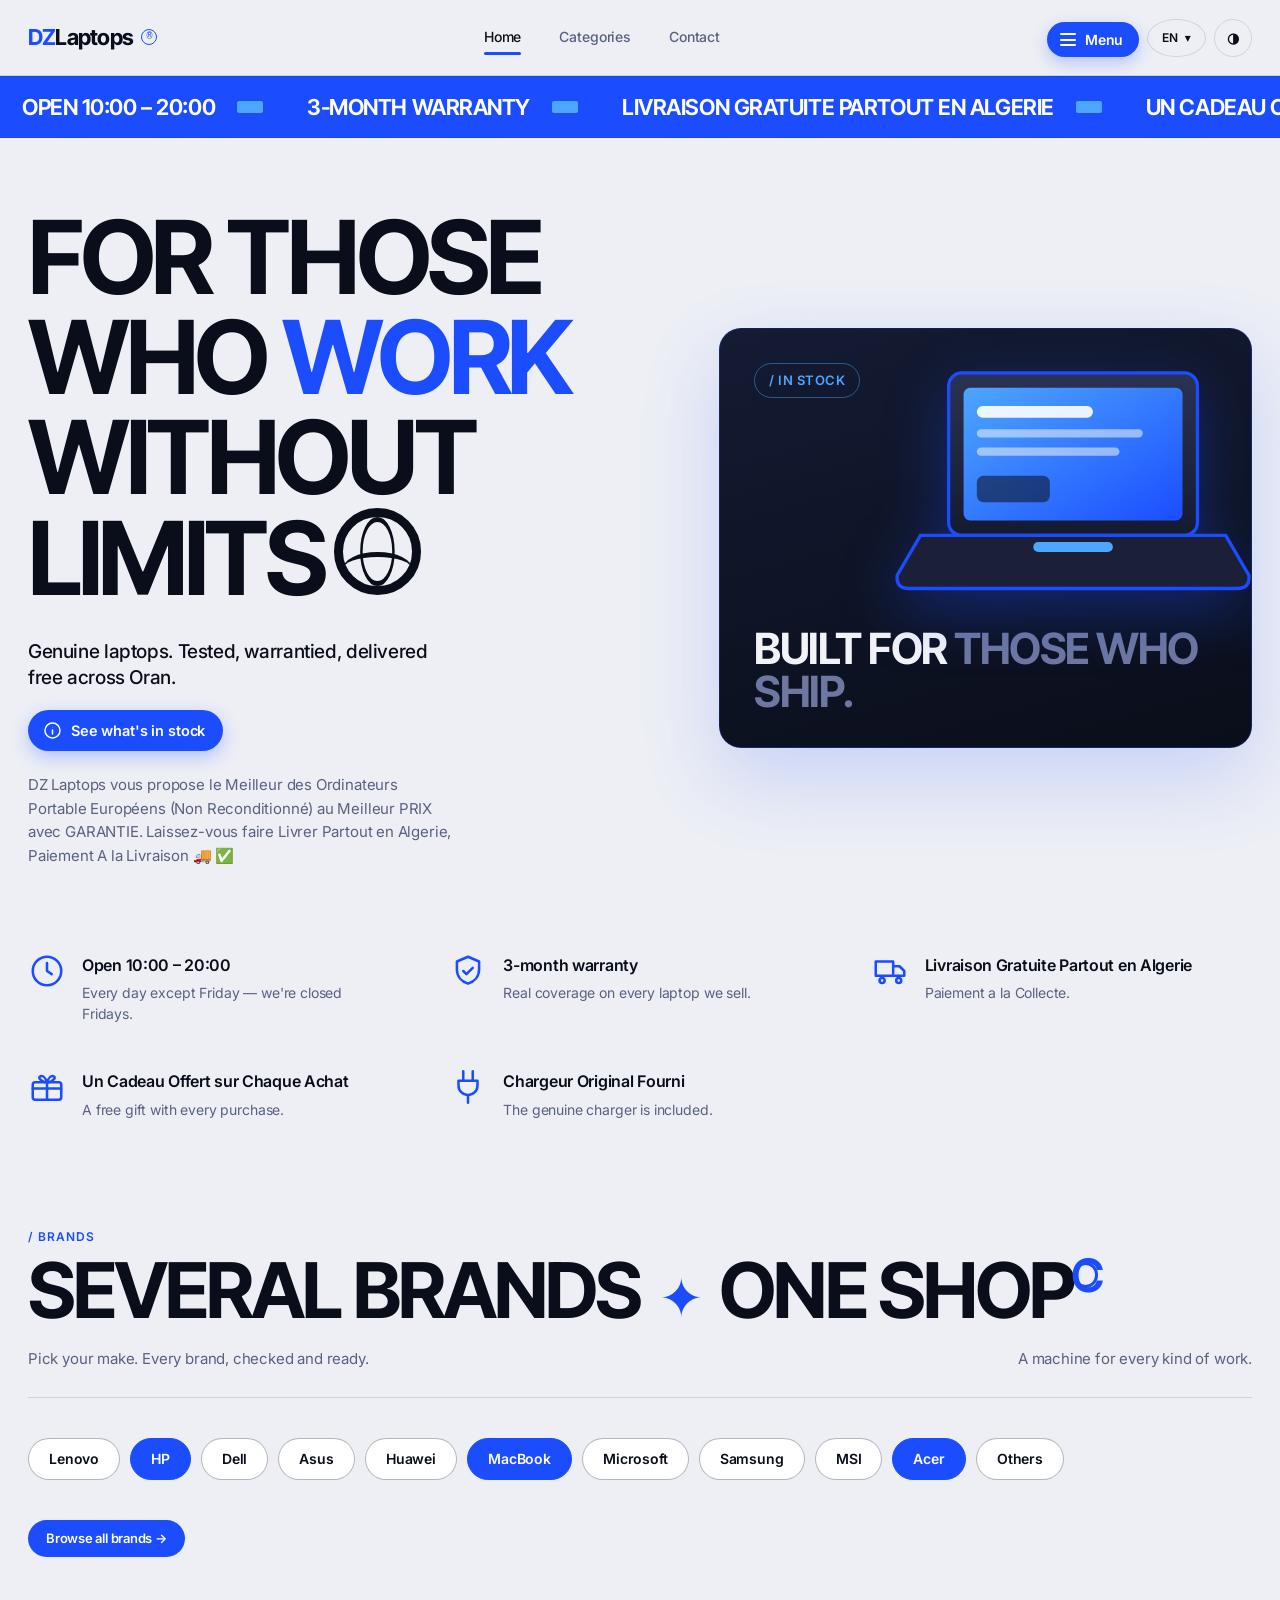
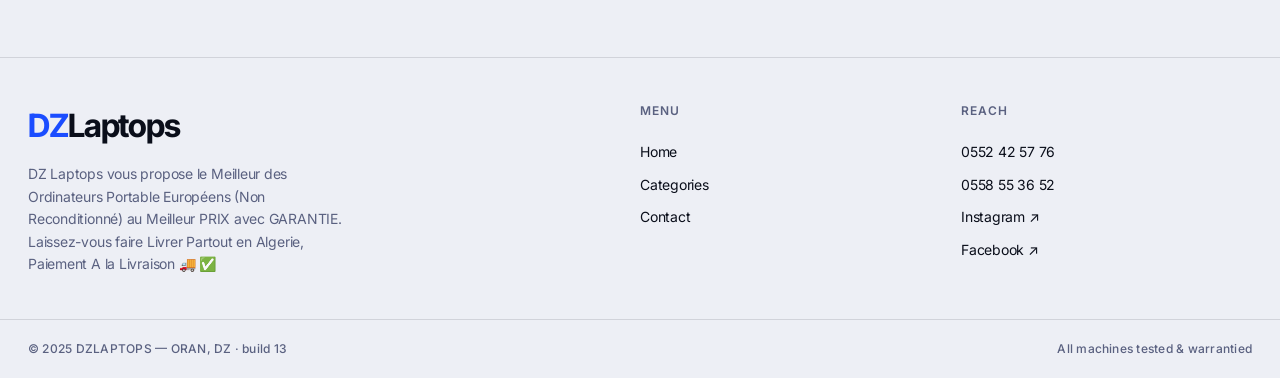
==== commit 0f6bcc95: "Add files via upload" ====
--- a/index.html
+++ b/index.html
@@ -409,6 +409,21 @@
   .cat-card:hover *{color:#fff;position:relative;z-index:1}
   .cat-card:hover .cat-num,.cat-card:hover .cat-arrow{color:#fff}
   .cat-num{font-family:var(--mono);font-size:13px;color:var(--text-dim);position:relative;z-index:1}
+  .cat-top{display:flex;align-items:center;justify-content:space-between;position:relative;z-index:1}
+  .cat-ico{
+    width:30px;height:30px;color:var(--accent-solid);position:relative;z-index:1;transition:color .28s;
+    display:flex;align-items:center;justify-content:center;
+  }
+  .cat-ico svg{width:100%;height:100%;stroke:currentColor;stroke-width:1.6;fill:none;
+    stroke-linecap:round;stroke-linejoin:round}
+  .cat-card:hover .cat-ico{color:#fff}
+  .cat-card.usecase .cat-name{font-size:clamp(21px,2.4vw,28px);line-height:1.1}
+  .cat-logo{
+    width:26px;height:26px;object-fit:contain;position:relative;z-index:1;
+    opacity:.75;transition:filter .28s,opacity .28s;
+  }
+  [data-theme="dark"] .cat-logo{filter:invert(1) brightness(1.6)}   /* dark bg -> light logo */
+  .cat-card:hover .cat-logo{filter:brightness(0) invert(1);opacity:1} /* blue fill -> white logo */
   .cat-name{font-size:clamp(26px,3vw,36px);font-weight:680;position:relative;z-index:1;letter-spacing:-.035em}
   .cat-foot{display:flex;justify-content:space-between;align-items:center;position:relative;z-index:1}
   .cat-tag{font-family:var(--sans);font-weight:500;font-size:11px;color:var(--text-dim);text-transform:uppercase;letter-spacing:.06em}
@@ -444,6 +459,8 @@
     width:52px;height:52px;flex:none;border-radius:13px;display:flex;align-items:center;justify-content:center;
     background:var(--accent-solid);color:#fff;font-family:var(--display);font-weight:700;font-size:20px;letter-spacing:-.03em;
   }
+  .lc-img{width:26px;height:26px;object-fit:contain;display:block}
+  .lc-txt{font-family:var(--display);font-weight:700;font-size:20px;letter-spacing:-.03em}
   .lc-main{min-width:0}
   .lc-model{font-size:18px;font-weight:590;letter-spacing:-.018em;margin-bottom:6px}
   .lc-spec{display:flex;flex-wrap:wrap;gap:8px}
@@ -504,6 +521,8 @@
     display:flex;align-items:center;justify-content:center;
     font-family:var(--display);font-weight:700;font-size:20px;
   }
+  .ds-img{width:25px;height:25px;object-fit:contain;display:block}
+  .ds-txt{font-family:var(--display);font-weight:700;font-size:20px;letter-spacing:-.03em}
   .ds-brand{font-family:var(--mono);font-size:12px;color:var(--accent-solid);
     text-transform:uppercase;letter-spacing:.08em}
   .ds-model{font-size:21px;font-weight:640;letter-spacing:-.025em;line-height:1.25}
@@ -939,7 +958,7 @@
     </div>
   </div>
   <div class="foot-bottom">
-    <span>© 2025 DZLAPTOPS — ORAN, DZ · build 10</span>
+    <span>© 2025 DZLAPTOPS — ORAN, DZ · build 13</span>
     <span data-i18n="foot_rights">ALL MACHINES TESTED & WARRANTIED</span>
   </div>
 </footer>
@@ -971,34 +990,35 @@
     policy:[
       ["clock","Opening hours","Open every day 10:00–20:00. Closed on Fridays."],
       ["shield","3-month warranty","Real coverage on every laptop we sell."],
-      ["timer","24-hour test period","Take it home and try it a full day before you commit."],
-      ["truck","Free delivery","Delivered to you anywhere in Oran at no cost."],
-      ["bag","Free handbag","A carry bag comes with every laptop, on the house."],
-      ["plug","Original charger","Every machine ships with its genuine charger — no substitutes."]
+      ["truck","Livraison Gratuite Partout en Algerie","Paiement a la Collecte."],
+      ["gift","Un Cadeau Offert sur Chaque Achat","A free gift with every purchase."],
+      ["plug","Chargeur Original Fourni","The genuine charger is included."]
     ],
-    hero_tag:"Every machine ships with its original charger, a free handbag, a 3-month warranty and a 24-hour test period.",
+    hero_tag:"DZ Laptops vous propose le Meilleur des Ordinateurs Portable Européens (Non Reconditionné) au Meilleur PRIX avec GARANTIE. Laissez-vous faire Livrer Partout en Algerie, Paiement A la Livraison 🚚 ✅",
     card_edition:"/ in stock", card_h1:"Built for", card_h2:"those who ship.",
-    brands_eye:"/ brands", brands_t1:"Ten names", brands_t2:"one shop",
+    brands_eye:"/ brands", brands_t1:"Several brands", brands_t2:"one shop",
     brands_d1:"Pick your make. Every brand, checked and ready.", brands_d2:"A machine for every kind of work.",
     browse_all:"Browse all brands →",
-    cat_eye:"/ categories", cat_t1:"Choose your", cat_t2:"brand",
-    cat_d1:"Ten trusted makers. Tap a brand to see its laptops in stock.", cat_d2:"Every unit tested & warrantied.",
+    cat_eye:"/ categories", cat_t1:"What will you", cat_t2:"use it for",
+    cat_d1:"Find the right machine for what you actually do.", cat_d2:"Every unit tested & warrantied.",
+    cats:{student:"Étudiant, Enseignant & Bureautique",gaming:"Gamers, Architectes & Ingénieurs",dev:"Développeur & Programmation",creator:"Créateur de contenu",business:"Entreprise"},
+    cat_eyebrows:{student:"study & office",gaming:"gaming & engineering",dev:"development",creator:"content creation",business:"business"},
+    cat_empty:"Nothing in this category yet — check back soon.",
     ct_eye:"/ contact", ct_t1:"Come by", ct_t2:"or message us",
     ct_call:"Call or WhatsApp", ct_reach:"Reach us direct", ct_reach_sub:"Two lines, both on WhatsApp. Message anytime.",
     ct_hours:"Hours & location", ct_visit:"Visit the shop", ct_city:"Oran, Algeria", ct_open_maps:"Open in Google Maps",
-    foot_tag:"Genuine laptops in Oran. Free delivery, free handbag, original charger, 3-month warranty and a 24-hour test period on every machine.",
+    foot_tag:"DZ Laptops vous propose le Meilleur des Ordinateurs Portable Européens (Non Reconditionné) au Meilleur PRIX avec GARANTIE. Laissez-vous faire Livrer Partout en Algerie, Paiement A la Livraison 🚚 ✅",
     foot_menu:"Menu", foot_reach:"Reach", foot_rights:"All machines tested & warrantied",
     feats:[
       ["🕙","Open 10:00 – 20:00","Every day except Friday — we're closed Fridays."],
       ["🛡️","3-month warranty","Real coverage on every laptop we sell."],
-      ["⏱️","24-hour test period","Take it home. Try it a full day before you commit."],
-      ["🚚","Free delivery","Delivered to you across Oran at no cost."],
-      ["👜","Free handbag","A carry bag comes with every laptop, on the house."],
-      ["🔌","Original charger","Genuine charger included — no substitutes."]
+      ["🚚","Livraison Gratuite Partout en Algerie","Paiement a la Collecte."],
+      ["🎁","Un Cadeau Offert sur Chaque Achat","A free gift with every purchase."],
+      ["🔌","Chargeur Original Fourni","The genuine charger is included."]
     ],
     days:[["Saturday","10:00 – 20:00",0],["Sunday","10:00 – 20:00",0],["Monday","10:00 – 20:00",0],["Tuesday","10:00 – 20:00",0],["Wednesday","10:00 – 20:00",0],["Thursday","10:00 – 20:00",0],["Friday","Closed",1]],
     ask:"Ask what's in stock",
-    in_stock_short:"in stock", brand_models:"models", brand_back:"All brands",
+    in_stock_short:"in stock", brand_models:"models", brand_back:"All categories",
     brand_ask_help:"Tap any model to ask about it on WhatsApp.",
     brand_wa:"Hi, is this available? —", status_in:"In stock", status_out:"On order",
     currency:"DZD"
@@ -1027,34 +1047,35 @@
     policy:[
       ["clock","Horaires d'ouverture","Ouvert tous les jours 10:00–20:00. Fermé le vendredi."],
       ["shield","Garantie 3 mois","Une vraie garantie sur chaque ordinateur vendu."],
-      ["timer","Essai 24 heures","Emportez-le et essayez-le une journée entière avant de décider."],
-      ["truck","Livraison gratuite","Livré chez vous partout à Oran, sans frais."],
-      ["bag","Sacoche offerte","Une sacoche accompagne chaque ordinateur, offerte."],
-      ["plug","Chargeur d'origine","Chaque machine est livrée avec son chargeur d'origine — sans substitut."]
+      ["truck","Livraison Gratuite Partout en Algerie","Paiement a la Collecte."],
+      ["gift","Un Cadeau Offert sur Chaque Achat","Un cadeau avec chaque achat."],
+      ["plug","Chargeur Original Fourni","Le chargeur d'origine est inclus."]
     ],
-    hero_tag:"Chaque machine est livrée avec son chargeur d'origine, une sacoche offerte, 3 mois de garantie et 24h d'essai.",
+    hero_tag:"DZ Laptops vous propose le Meilleur des Ordinateurs Portable Européens (Non Reconditionné) au Meilleur PRIX avec GARANTIE. Laissez-vous faire Livrer Partout en Algerie, Paiement A la Livraison 🚚 ✅",
     card_edition:"/ en stock", card_h1:"Conçu pour", card_h2:"ceux qui avancent.",
-    brands_eye:"/ marques", brands_t1:"Dix marques", brands_t2:"une boutique",
+    brands_eye:"/ marques", brands_t1:"Plusieurs marques", brands_t2:"une boutique",
     brands_d1:"Choisissez votre marque. Toutes vérifiées et prêtes.", brands_d2:"Une machine pour chaque usage.",
     browse_all:"Voir toutes les marques →",
-    cat_eye:"/ catégories", cat_t1:"Choisissez votre", cat_t2:"marque",
-    cat_d1:"Dix marques de confiance. Touchez une marque pour voir ses ordinateurs.", cat_d2:"Chaque unité testée et garantie.",
+    cat_eye:"/ catégories", cat_t1:"Pour quel", cat_t2:"usage",
+    cat_d1:"Trouvez la machine adaptée à votre usage.", cat_d2:"Chaque unité testée et garantie.",
+    cats:{student:"Étudiant, Enseignant & Bureautique",gaming:"Gamers, Architectes & Ingénieurs",dev:"Développeur & Programmation",creator:"Créateur de contenu",business:"Entreprise"},
+    cat_eyebrows:{student:"études & bureautique",gaming:"gaming & ingénierie",dev:"développement",creator:"création de contenu",business:"entreprise"},
+    cat_empty:"Rien dans cette catégorie pour le moment.",
     ct_eye:"/ contact", ct_t1:"Passez nous voir", ct_t2:"ou écrivez-nous",
     ct_call:"Appel ou WhatsApp", ct_reach:"Contactez-nous", ct_reach_sub:"Deux lignes, toutes deux sur WhatsApp. Écrivez à tout moment.",
     ct_hours:"Horaires & adresse", ct_visit:"Venez à la boutique", ct_city:"Oran, Algérie", ct_open_maps:"Ouvrir dans Google Maps",
-    foot_tag:"Ordinateurs authentiques à Oran. Livraison gratuite, sacoche offerte, chargeur d'origine, 3 mois de garantie et 24h d'essai.",
+    foot_tag:"DZ Laptops vous propose le Meilleur des Ordinateurs Portable Européens (Non Reconditionné) au Meilleur PRIX avec GARANTIE. Laissez-vous faire Livrer Partout en Algerie, Paiement A la Livraison 🚚 ✅",
     foot_menu:"Menu", foot_reach:"Contact", foot_rights:"Toutes les machines testées et garanties",
     feats:[
       ["🕙","Ouvert 10:00 – 20:00","Tous les jours sauf vendredi — fermé le vendredi."],
       ["🛡️","Garantie 3 mois","Une vraie garantie sur chaque ordinateur."],
-      ["⏱️","Essai 24 heures","Emportez-le. Essayez-le une journée entière."],
-      ["🚚","Livraison gratuite","Livré chez vous partout à Oran, sans frais."],
-      ["👜","Sacoche offerte","Une sacoche avec chaque ordinateur, offerte."],
-      ["🔌","Chargeur d'origine","Chargeur authentique inclus — sans substitut."]
+      ["🚚","Livraison Gratuite Partout en Algerie","Paiement a la Collecte."],
+      ["🎁","Un Cadeau Offert sur Chaque Achat","Un cadeau avec chaque achat."],
+      ["🔌","Chargeur Original Fourni","Le chargeur d'origine est inclus."]
     ],
     days:[["Samedi","10:00 – 20:00",0],["Dimanche","10:00 – 20:00",0],["Lundi","10:00 – 20:00",0],["Mardi","10:00 – 20:00",0],["Mercredi","10:00 – 20:00",0],["Jeudi","10:00 – 20:00",0],["Vendredi","Fermé",1]],
     ask:"Demander le stock",
-    in_stock_short:"en stock", brand_models:"modèles", brand_back:"Toutes les marques",
+    in_stock_short:"en stock", brand_models:"modèles", brand_back:"Toutes les catégories",
     brand_ask_help:"Touchez un modèle pour le demander sur WhatsApp.",
     brand_wa:"Bonjour, est-ce disponible ? —", status_in:"En stock", status_out:"Sur commande",
     currency:"DZD"
@@ -1083,34 +1104,35 @@
     policy:[
       ["clock","أوقات العمل","مفتوح كل يوم 10:00–20:00. مغلق يوم الجمعة."],
       ["shield","ضمان 3 أشهر","ضمان حقيقي على كل حاسوب نبيعه."],
-      ["timer","تجربة 24 ساعة","خذه معك وجرّبه يوماً كاملاً قبل الشراء."],
-      ["truck","توصيل مجاني","يُوصَّل إليك في كل وهران مجاناً."],
-      ["bag","حقيبة مجانية","حقيبة مع كل حاسوب، هدية منّا."],
-      ["plug","شاحن أصلي","كل جهاز يأتي بشاحنه الأصلي — بدون بدائل."]
+      ["truck","توصيل مجاني إلى كل الجزائر","الدفع عند الاستلام."],
+      ["gift","هدية مجانية مع كل عملية شراء","هدية مع كل شراء."],
+      ["plug","شاحن أصلي مُرفق","الشاحن الأصلي مُتضمَّن."]
     ],
-    hero_tag:"كل جهاز يأتي بشاحنه الأصلي، حقيبة مجانية، ضمان 3 أشهر، وفترة تجربة 24 ساعة.",
+    hero_tag:"DZ Laptops vous propose le Meilleur des Ordinateurs Portable Européens (Non Reconditionné) au Meilleur PRIX avec GARANTIE. Laissez-vous faire Livrer Partout en Algerie, Paiement A la Livraison 🚚 ✅",
     card_edition:"/ متوفر", card_h1:"مصمم لأجل", card_h2:"من ينجزون العمل.",
-    brands_eye:"/ العلامات", brands_t1:"عشر علامات", brands_t2:"متجر واحد",
+    brands_eye:"/ العلامات", brands_t1:"عدة علامات", brands_t2:"متجر واحد",
     brands_d1:"اختر علامتك. كل الأجهزة مفحوصة وجاهزة.", brands_d2:"جهاز لكل نوع من العمل.",
     browse_all:"تصفح كل العلامات ←",
-    cat_eye:"/ الفئات", cat_t1:"اختر", cat_t2:"علامتك",
-    cat_d1:"عشر علامات موثوقة. اضغط على علامة لعرض حواسيبها المتوفرة.", cat_d2:"كل جهاز مفحوص ومضمون.",
+    cat_eye:"/ الفئات", cat_t1:"لأي", cat_t2:"استخدام",
+    cat_d1:"اعثر على الجهاز المناسب لاستخدامك.", cat_d2:"كل جهاز مفحوص ومضمون.",
+    cats:{student:"طلاب وأساتذة ومكتبيات",gaming:"ألعاب ومهندسون ومعماريون",dev:"مطورون وبرمجة",creator:"صناع المحتوى",business:"شركات"},
+    cat_eyebrows:{student:"دراسة ومكتب",gaming:"ألعاب وهندسة",dev:"تطوير",creator:"صناعة المحتوى",business:"شركات"},
+    cat_empty:"لا يوجد شيء في هذه الفئة بعد.",
     ct_eye:"/ اتصل", ct_t1:"مرّ علينا", ct_t2:"أو راسلنا",
     ct_call:"اتصال أو واتساب", ct_reach:"تواصل معنا مباشرة", ct_reach_sub:"خطان، كلاهما على واتساب. راسلنا في أي وقت.",
     ct_hours:"الأوقات والموقع", ct_visit:"زُر المتجر", ct_city:"وهران، الجزائر", ct_open_maps:"افتح في خرائط Google",
-    foot_tag:"حواسيب أصلية في وهران. توصيل مجاني، حقيبة مجانية، شاحن أصلي، ضمان 3 أشهر، وتجربة 24 ساعة لكل جهاز.",
+    foot_tag:"DZ Laptops vous propose le Meilleur des Ordinateurs Portable Européens (Non Reconditionné) au Meilleur PRIX avec GARANTIE. Laissez-vous faire Livrer Partout en Algerie, Paiement A la Livraison 🚚 ✅",
     foot_menu:"القائمة", foot_reach:"تواصل", foot_rights:"كل الأجهزة مفحوصة ومضمونة",
     feats:[
       ["🕙","مفتوح 10:00 – 20:00","كل يوم ما عدا الجمعة — مغلق يوم الجمعة."],
       ["🛡️","ضمان 3 أشهر","ضمان حقيقي على كل حاسوب نبيعه."],
-      ["⏱️","تجربة 24 ساعة","خذه معك. جرّبه يوماً كاملاً قبل الشراء."],
-      ["🚚","توصيل مجاني","يُوصَّل إليك في كل وهران مجاناً."],
-      ["👜","حقيبة مجانية","حقيبة مع كل حاسوب، هدية منّا."],
-      ["🔌","شاحن أصلي","شاحن أصلي مُرفق — بدون بدائل."]
+      ["🚚","توصيل مجاني إلى كل الجزائر","الدفع عند الاستلام."],
+      ["🎁","هدية مجانية مع كل عملية شراء","هدية مع كل شراء."],
+      ["🔌","شاحن أصلي مُرفق","الشاحن الأصلي مُتضمَّن."]
     ],
     days:[["السبت","10:00 – 20:00",0],["الأحد","10:00 – 20:00",0],["الإثنين","10:00 – 20:00",0],["الثلاثاء","10:00 – 20:00",0],["الأربعاء","10:00 – 20:00",0],["الخميس","10:00 – 20:00",0],["الجمعة","مغلق",1]],
     ask:"اسأل عن المتوفر",
-    in_stock_short:"متوفر", brand_models:"موديلات", brand_back:"كل العلامات",
+    in_stock_short:"متوفر", brand_models:"موديلات", brand_back:"كل الفئات",
     brand_ask_help:"اضغط على أي موديل للسؤال عنه عبر واتساب.",
     brand_wa:"مرحبا، هل هذا متوفر؟ —", status_in:"متوفر", status_out:"بالطلب",
     currency:"دج"
@@ -1123,7 +1145,57 @@
 /* ====================================== */
 
 const BRANDS = ["Lenovo","HP","Dell","Asus","Huawei","MacBook","Microsoft","Samsung","MSI","Acer","Others"];
+
+/* ---- USE-CASE CATEGORIES (what the Categories page shows) ---- */
+const CATS = ["student","gaming","dev","creator","business"];
+const CAT_ICONS = {
+  student:'<svg viewBox="0 0 24 24"><path d="M12 4L2 9l10 5 10-5z"/><path d="M6 11.5V17c0 1 2.7 2.5 6 2.5s6-1.5 6-2.5v-5.5"/></svg>',
+  gaming:'<svg viewBox="0 0 24 24"><rect x="2" y="7" width="20" height="11" rx="4"/><path d="M7 11v3M5.5 12.5h3M15.5 12h.01M18 14h.01"/></svg>',
+  dev:'<svg viewBox="0 0 24 24"><path d="M8 8l-4 4 4 4M16 8l4 4-4 4M13.5 6l-3 12"/></svg>',
+  creator:'<svg viewBox="0 0 24 24"><rect x="2" y="6" width="14" height="12" rx="2.5"/><path d="M16 10.5l6-3.5v10l-6-3.5z"/></svg>',
+  business:'<svg viewBox="0 0 24 24"><rect x="2.5" y="7" width="19" height="12.5" rx="2.5"/><path d="M8.5 7V5.5A1.5 1.5 0 0 1 10 4h4a1.5 1.5 0 0 1 1.5 1.5V7"/><path d="M2.5 12h19"/></svg>',
+};
+
+/* Auto-guess a laptop's category from its specs.
+   The admin can override this per laptop — this is just a sensible default. */
+function guessCat(it){
+  const s = ((it.spec||[]).join(" ") + " " +
+             Object.values(it.full||{}).join(" ") + " " +
+             (it.model||"")).toLowerCase();
+  const ram = parseInt((s.match(/(\d+)\s*(go|gb)\b/)||[])[1] || "0", 10);
+  const hasGPU = /rtx|gtx|radeon rx|geforce|arc a\d/.test(s);
+  const bigGPU = /rtx\s*40[6-9]|rtx\s*4[89]|rtx\s*30[7-9]/.test(s);
+  const gamerName = /rog|legion|omen|predator|nitro|katana|cyborg|stealth|tuf|helios|raider/.test(s);
+  const proScreen = /oled|4k|3k|2\.8k|retina|xdr|amoled|dci-p3/.test(s);
+  const bizName = /thinkpad|latitude|elitebook|probook|expertbook|galaxy book.*pro|surface/.test(s);
+
+  if (gamerName || bigGPU || (hasGPU && ram >= 16)) return "gaming";
+  if (proScreen && ram >= 16) return "creator";
+  if (ram >= 16 && /ultra|i7|i9|ryzen 7|ryzen 9|m[23]\s*(pro|max)?/.test(s)) return "dev";
+  if (bizName) return "business";
+  return "student";
+}
+function catOf(it){ return CATS.includes(it.cat) ? it.cat : guessCat(it); }
+function itemsInCat(c){ return allItems().filter(x=>catOf(x)===c); }
 const BRAND_TAGS = {Lenovo:"ThinkPad · IdeaPad",HP:"Pavilion · Omen",Dell:"XPS · Latitude",Asus:"ROG · Zenbook",Huawei:"MateBook",MacBook:"Air · Pro",Microsoft:"Surface",Samsung:"Galaxy Book",MSI:"Gaming",Acer:"Aspire · Predator",Others:"More brands"};
+
+/* brand logos — Simple Icons CDN (monochrome SVG, rendered white on the blue mark).
+   If a logo 404s or the CDN is down, we fall back to the brand's first letter. */
+const BRAND_SLUG = {
+  Lenovo:"lenovo", HP:"hp", Dell:"dell", Asus:"asus", Huawei:"huawei",
+  MacBook:"apple", Microsoft:"microsoft", Samsung:"samsung", MSI:"msibusiness",
+  Acer:"acer", Others:null,
+};
+function brandLogo(brand, cls){
+  const slug = BRAND_SLUG[brand];
+  const letter = (brand||"?")[0];
+  if(!slug) return `<span class="${cls}-txt">${letter}</span>`;
+  // white icon; onerror swaps in the letter so a card is never blank
+  return `<img class="${cls}-img"
+     src="https://cdn.simpleicons.org/${slug}/ffffff"
+     alt="${brand}" loading="lazy"
+     onerror="this.replaceWith(Object.assign(document.createElement('span'),{className:'${cls}-txt',textContent:'${letter}'}))">`;
+}
 
 /* per-brand laptop catalog — edit specs/prices freely.
    spec = [screen, cpu, ram, storage]; price in DZD; stock true/false */
@@ -1187,28 +1259,28 @@
   timer:'<svg viewBox="0 0 24 24"><circle cx="12" cy="13" r="8"/><path d="M12 13V9M9 2h6M18.5 6.5l-1.5 1.5"/></svg>',
   truck:'<svg viewBox="0 0 24 24"><path d="M3 6h11v9H3zM14 9h4l3 3v3h-7z"/><circle cx="7" cy="18" r="1.6"/><circle cx="17.5" cy="18" r="1.6"/></svg>',
   bag:'<svg viewBox="0 0 24 24"><path d="M5 8h14l-1 12H6z"/><path d="M9 8V6a3 3 0 0 1 6 0v2"/></svg>',
+  gift:'<svg viewBox="0 0 24 24"><rect x="3" y="9" width="18" height="11" rx="1.5"/><path d="M3 13h18M12 9v11"/><path d="M12 9S10.5 4.5 8 5.2 8.8 9 12 9zM12 9s1.5-4.5 4-3.8S15.2 9 12 9z"/></svg>',
   plug:'<svg viewBox="0 0 24 24"><path d="M9 2v6M15 2v6M6 8h12v3a6 6 0 0 1-12 0zM12 17v5"/></svg>',
 };
-const ICON_ORDER=['clock','shield','timer','truck','bag','plug'];
+const ICON_ORDER=['clock','shield','truck','gift','plug'];
 const POLICY_ICONS={
   clock:'<svg viewBox="0 0 24 24"><circle cx="12" cy="12" r="9"/><path d="M12 7v5l3 2"/></svg>',
   shield:'<svg viewBox="0 0 24 24"><path d="M12 3l7 3v5c0 4.5-3 7.7-7 9-4-1.3-7-4.5-7-9V6z"/><path d="M9 12l2 2 4-4"/></svg>',
   timer:'<svg viewBox="0 0 24 24"><circle cx="12" cy="13" r="8"/><path d="M12 13V9M9 2h6M18.5 6.5l-1.5 1.5"/></svg>',
   truck:'<svg viewBox="0 0 24 24"><path d="M3 6h11v9H3zM14 9h4l3 3v3h-7z"/><circle cx="7" cy="18" r="1.6"/><circle cx="17.5" cy="18" r="1.6"/></svg>',
   bag:'<svg viewBox="0 0 24 24"><path d="M5 8h14l-1 12H6z"/><path d="M9 8V6a3 3 0 0 1 6 0v2"/></svg>',
+  gift:'<svg viewBox="0 0 24 24"><rect x="3" y="9" width="18" height="11" rx="1.5"/><path d="M3 13h18M12 9v11"/><path d="M12 9S10.5 4.5 8 5.2 8.8 9 12 9zM12 9s1.5-4.5 4-3.8S15.2 9 12 9z"/></svg>',
   plug:'<svg viewBox="0 0 24 24"><path d="M9 2v6M15 2v6M6 8h12v3a6 6 0 0 1-12 0zM12 17v5"/></svg>',
   pin:'<svg viewBox="0 0 24 24"><path d="M12 21s7-6 7-11a7 7 0 0 0-14 0c0 5 7 11 7 11z"/><circle cx="12" cy="10" r="2.5"/></svg>',
   info:'<svg viewBox="0 0 24 24"><circle cx="12" cy="12" r="9"/><path d="M12 16v-4"/><circle cx="12" cy="8" r="0.5"/></svg>',
 };
 
-let lang="en", theme="light", currentBrand=null, allFilter="ALL";
+let lang="en", theme="light", currentBrand=null, currentCat=null, allFilter="ALL";
 
 /* ---- marquee items ---- */
 function marqueeText(){
   const t=I18N[lang];
-  return [
-    t.feats[0][1], t.feats[1][1], t.feats[2][1], t.feats[3][1], t.feats[4][1], t.feats[5][1]
-  ];
+  return (t.feats||[]).map(f=>f[1]);   // adapts to however many features there are
 }
 function buildMarquee(){
   const items=marqueeText();
@@ -1237,14 +1309,17 @@
   document.getElementById("homePills").innerHTML=BRANDS.map((b,i)=>
     `<span class="pill ${i%4===1?'solid':''}" onclick="openBrand('${b}')">${b}</span>`).join("");
 
-  // category grid → open the brand page, showing model count
-  document.getElementById("catGrid").innerHTML=BRANDS.map((b,i)=>{
-    const items=CATALOG[b]||[];
-    return `<a class="cat-card" onclick="openBrand('${b}')">
-      <div class="cat-num">${String(i+1).padStart(2,'0')}</div>
-      <div class="cat-name display">${b}</div>
+  // category grid → the 5 use-case collections
+  document.getElementById("catGrid").innerHTML=CATS.map((c,i)=>{
+    const n=itemsInCat(c).length;
+    return `<a class="cat-card usecase" onclick="openCat('${c}')">
+      <div class="cat-top">
+        <div class="cat-num">${String(i+1).padStart(2,'0')}</div>
+        <div class="cat-ico">${CAT_ICONS[c]}</div>
+      </div>
+      <div class="cat-name display">${t.cats[c]}</div>
       <div class="cat-foot">
-        <span class="cat-tag">${items.length} ${t.brand_models}</span>
+        <span class="cat-tag">${n} ${t.brand_models}</span>
         <span class="cat-arrow">↗</span>
       </div>
     </a>`;
@@ -1257,6 +1332,7 @@
     </div>`).join("");
 
   if(currentBrand) renderBrand();
+  if(currentCat) renderCat();
   renderAll();
   renderNew();
   renderSale();
@@ -1331,7 +1407,7 @@
   const key = stash(it, brand);
   return `<a class="laptop-card" onclick="openDetail('${key}')" role="button" tabindex="0"
              onkeydown="if(event.key==='Enter'){openDetail('${key}')}">
-    <div class="lc-mark">${brand[0]}</div>
+    <div class="lc-mark">${brandLogo(brand,"lc")}</div>
     <div class="lc-main">
       <div class="lc-model">${title}</div>
       <div class="lc-spec">${it.spec.map(s=>`<span>${s}</span>`).join("")}</div>
@@ -1381,7 +1457,7 @@
   document.getElementById("detailBody").innerHTML = `
     ${it.image ? `<img class="ds-img" src="${it.image}" alt="" onerror="this.remove()">` : ``}
     <div class="ds-head">
-      <div class="ds-mark">${brand[0]}</div>
+      <div class="ds-mark">${brandLogo(brand,"ds")}</div>
       <div>
         <div class="ds-brand">${brand}</div>
         <div class="ds-model">${it.model}</div>
@@ -1442,7 +1518,7 @@
 }
 
 function openBrand(b){
-  currentBrand=b;
+  currentBrand=b; currentCat=null;
   renderBrand();
   go('brand');
 }
@@ -1453,6 +1529,24 @@
   document.getElementById("brandTitle").textContent=b;
   document.getElementById("brandSub").textContent=`${items.length} ${t.brand_models} · ${t.all_available}`;
   document.getElementById("brandList").innerHTML=items.map(it=>laptopCard(it,b,false)).join("");
+}
+
+/* ---- use-case collection page (reuses the brand view) ---- */
+function openCat(c){
+  currentCat=c; currentBrand=null;
+  renderCat();
+  go('brand');
+}
+function renderCat(){
+  if(!currentCat) return;
+  const t=I18N[lang], c=currentCat, items=itemsInCat(c);
+  document.getElementById("brandEyebrow").textContent="/ "+(t.cat_eyebrows[c]||c);
+  document.getElementById("brandTitle").textContent=t.cats[c];
+  document.getElementById("brandSub").textContent=
+    `${items.length} ${t.brand_models} · ${t.all_available}`;
+  document.getElementById("brandList").innerHTML=
+    items.map(it=>laptopCard(it,it.brand,true)).join("")
+    || `<div style="padding:40px 0;color:var(--text-dim)">${t.cat_empty}</div>`;
 }
 
 /* ---- lang ---- */
@@ -1514,6 +1608,7 @@
              ? r.was_price.toLocaleString("fr-FR").replace(/\u202f|\u00a0/g, " ")
              : undefined,
         isNew: !!r.is_new,
+        cat: r.cat || null,          // admin override; null => auto-guess from specs
         full: r.full_specs || {},
         image: r.image_url || null,
         link: r.permalink || null,
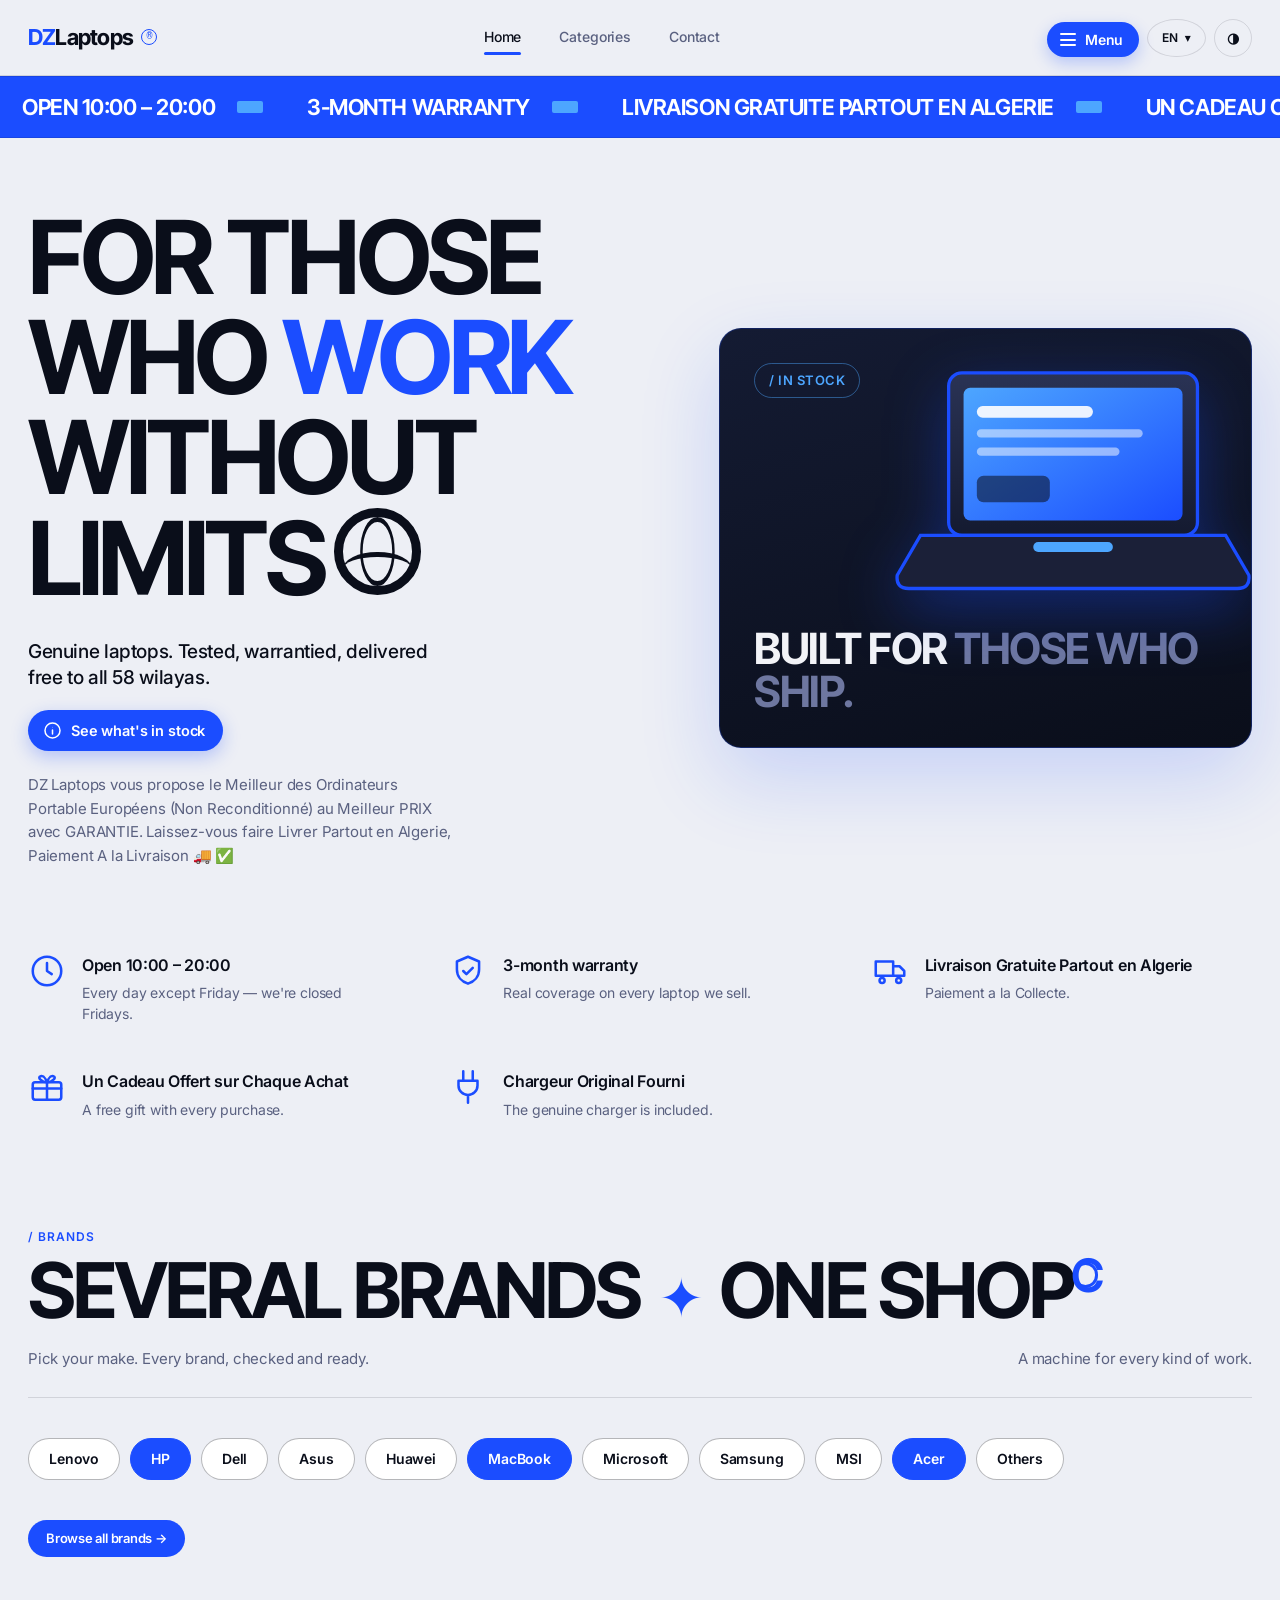
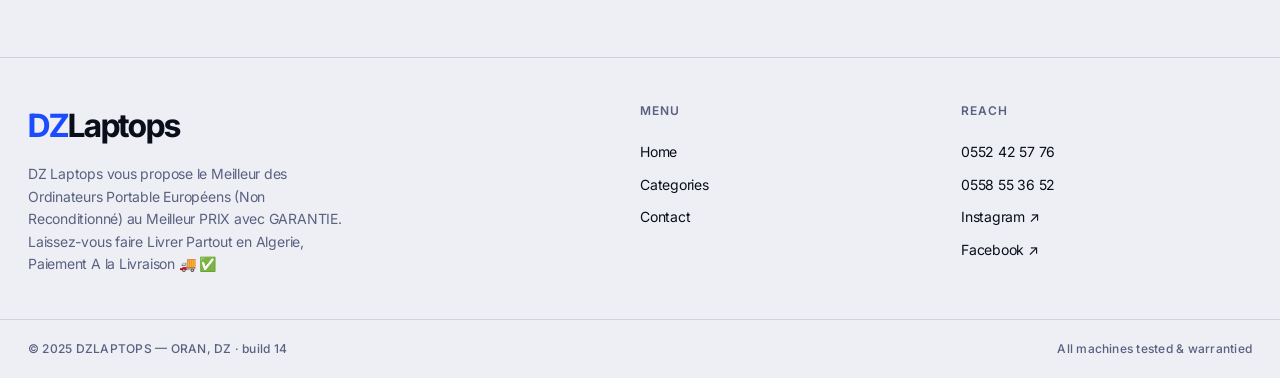
==== commit a3f9268f: "Add files via upload" ====
--- a/index.html
+++ b/index.html
@@ -740,7 +740,7 @@
           <span data-i18n="hero_3">without limits</span><span class="globe"></span>
         </h1>
         <div class="hero-sub">
-          <p data-i18n="hero_sub">Genuine laptops. Tested, warrantied, delivered free across Oran.</p>
+          <p data-i18n="hero_sub">Genuine laptops. Tested, warrantied, delivered free to all 58 wilayas.</p>
           <button class="info-btn" onclick="openAll()" aria-label="More info" data-i18n-title="hero_info_title">
             <svg viewBox="0 0 24 24" fill="none" stroke="currentColor" stroke-width="1.9" stroke-linecap="round" stroke-linejoin="round"><circle cx="12" cy="12" r="9.5"/><path d="M12 16.5v-5"/><circle cx="12" cy="7.8" r="0.4" fill="currentColor" stroke="none"/></svg>
             <span data-i18n="hero_info">See what's in stock</span>
@@ -941,7 +941,7 @@
   <div class="foot">
     <div>
       <div class="foot-brand"><span class="dz">DZ</span>Laptops</div>
-      <p class="foot-tag" data-i18n="foot_tag">Genuine laptops in Oran. Free delivery, free handbag, original charger, 3-month warranty and a 24-hour test period on every machine.</p>
+      <p class="foot-tag" data-i18n="foot_tag">DZ Laptops vous propose le Meilleur des Ordinateurs Portable Européens (Non Reconditionné) au Meilleur PRIX avec GARANTIE. Laissez-vous faire Livrer Partout en Algerie, Paiement A la Livraison 🚚 ✅</p>
     </div>
     <div>
       <h5 data-i18n="foot_menu">Menu</h5>
@@ -958,7 +958,7 @@
     </div>
   </div>
   <div class="foot-bottom">
-    <span>© 2025 DZLAPTOPS — ORAN, DZ · build 13</span>
+    <span>© 2025 DZLAPTOPS — ORAN, DZ · build 14</span>
     <span data-i18n="foot_rights">ALL MACHINES TESTED & WARRANTIED</span>
   </div>
 </footer>
@@ -969,7 +969,7 @@
   en:{
     nav_home:"Home", nav_cat:"Categories", nav_contact:"Contact",
     hero_1:"For those who", hero_2:"work", hero_3:"without limits",
-    hero_sub:"Genuine laptops. Tested, warrantied, delivered free across Oran.",
+    hero_sub:"Genuine laptops. Tested, warrantied, delivered free to all 58 wilayas.",
     hero_info:"See what's in stock", hero_info_title:"See every laptop in stock",
     all_eye:"/ in stock", all_t1:"Everything", all_t2:"in the shop",
     all_help:"Filter by brand, or tap a model to ask on WhatsApp.", all_brands:"All",
@@ -1026,7 +1026,7 @@
   fr:{
     nav_home:"Accueil", nav_cat:"Catégories", nav_contact:"Contact",
     hero_1:"Pour ceux qui", hero_2:"travaillent", hero_3:"sans limites",
-    hero_sub:"Ordinateurs authentiques. Testés, garantis, livrés gratuitement à Oran.",
+    hero_sub:"Ordinateurs authentiques. Testés, garantis, livrés gratuitement dans les 58 wilayas.",
     hero_info:"Voir le stock", hero_info_title:"Voir tous les ordinateurs en stock",
     all_eye:"/ en stock", all_t1:"Tout", all_t2:"en boutique",
     all_help:"Filtrez par marque, ou touchez un modèle pour demander sur WhatsApp.", all_brands:"Tous",
@@ -1083,7 +1083,7 @@
   ar:{
     nav_home:"الرئيسية", nav_cat:"الفئات", nav_contact:"اتصل بنا",
     hero_1:"لأولئك الذين", hero_2:"يعملون", hero_3:"بلا حدود",
-    hero_sub:"حواسيب أصلية. مُختبرة، مضمونة، وتوصيل مجاني في وهران.",
+    hero_sub:"حواسيب أصلية. مُختبرة، مضمونة، وتوصيل مجاني إلى كل الولايات الـ58.",
     hero_info:"شاهد المتوفر", hero_info_title:"شاهد كل الحواسيب المتوفرة",
     all_eye:"/ متوفر", all_t1:"كل شيء", all_t2:"في المتجر",
     all_help:"صفِّ حسب العلامة، أو اضغط على موديل للسؤال عبر واتساب.", all_brands:"الكل",
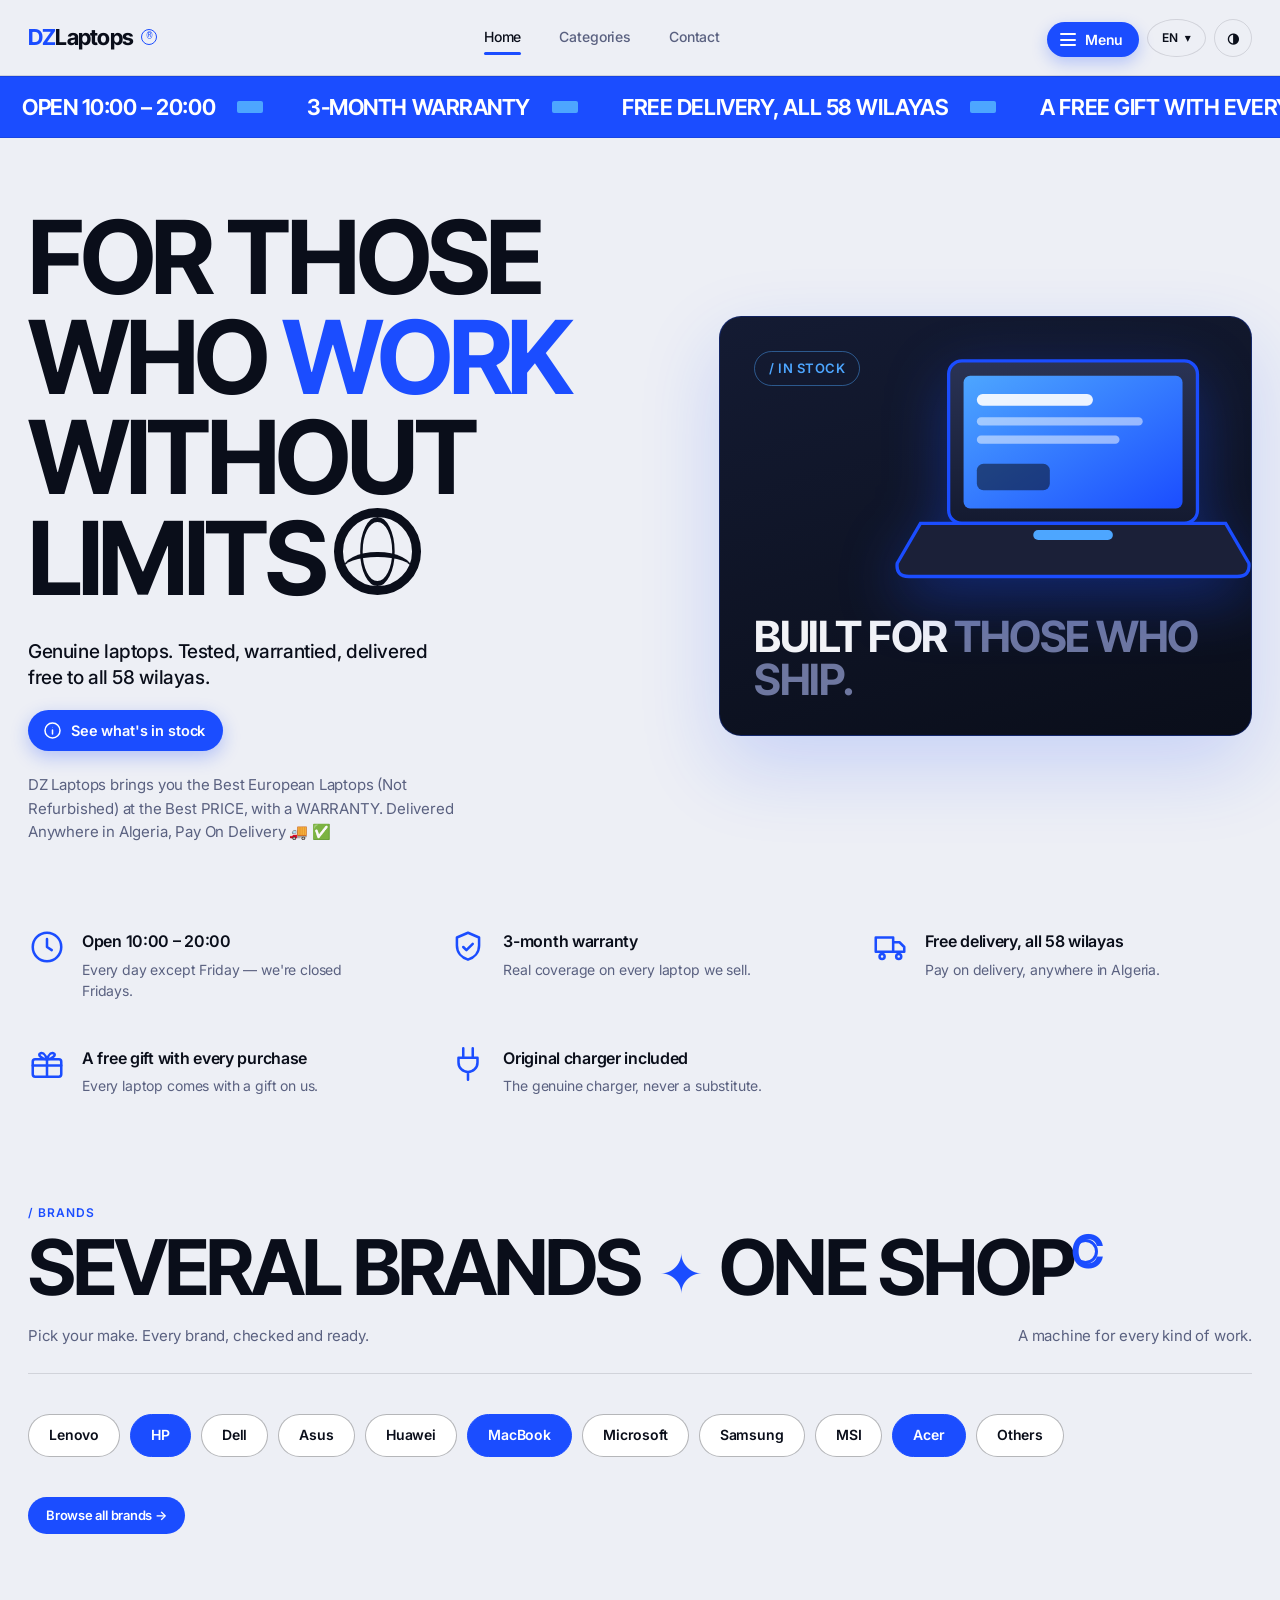
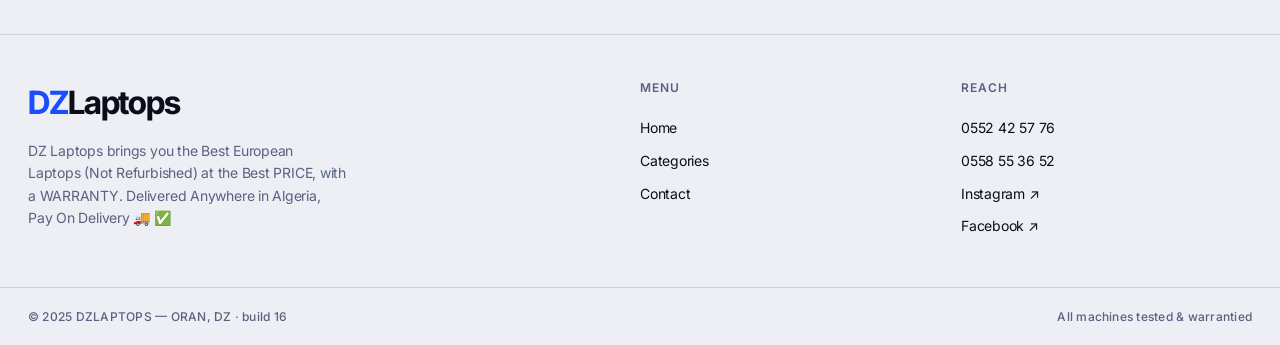
==== commit 71984ccb: "Add files via upload" ====
--- a/index.html
+++ b/index.html
@@ -958,7 +958,7 @@
     </div>
   </div>
   <div class="foot-bottom">
-    <span>© 2025 DZLAPTOPS — ORAN, DZ · build 14</span>
+    <span>© 2025 DZLAPTOPS — ORAN, DZ · build 16</span>
     <span data-i18n="foot_rights">ALL MACHINES TESTED & WARRANTIED</span>
   </div>
 </footer>
@@ -990,11 +990,11 @@
     policy:[
       ["clock","Opening hours","Open every day 10:00–20:00. Closed on Fridays."],
       ["shield","3-month warranty","Real coverage on every laptop we sell."],
-      ["truck","Livraison Gratuite Partout en Algerie","Paiement a la Collecte."],
-      ["gift","Un Cadeau Offert sur Chaque Achat","A free gift with every purchase."],
-      ["plug","Chargeur Original Fourni","The genuine charger is included."]
+      ["truck","Free delivery, all 58 wilayas","Delivered anywhere in Algeria at no cost. Pay on delivery."],
+      ["gift","A free gift with every purchase","Every laptop comes with a gift on us."],
+      ["plug","Original charger included","Every machine ships with its genuine charger — never a substitute."]
     ],
-    hero_tag:"DZ Laptops vous propose le Meilleur des Ordinateurs Portable Européens (Non Reconditionné) au Meilleur PRIX avec GARANTIE. Laissez-vous faire Livrer Partout en Algerie, Paiement A la Livraison 🚚 ✅",
+    hero_tag:"DZ Laptops brings you the Best European Laptops (Not Refurbished) at the Best PRICE, with a WARRANTY. Delivered Anywhere in Algeria, Pay On Delivery 🚚 ✅",
     card_edition:"/ in stock", card_h1:"Built for", card_h2:"those who ship.",
     brands_eye:"/ brands", brands_t1:"Several brands", brands_t2:"one shop",
     brands_d1:"Pick your make. Every brand, checked and ready.", brands_d2:"A machine for every kind of work.",
@@ -1007,14 +1007,14 @@
     ct_eye:"/ contact", ct_t1:"Come by", ct_t2:"or message us",
     ct_call:"Call or WhatsApp", ct_reach:"Reach us direct", ct_reach_sub:"Two lines, both on WhatsApp. Message anytime.",
     ct_hours:"Hours & location", ct_visit:"Visit the shop", ct_city:"Oran, Algeria", ct_open_maps:"Open in Google Maps",
-    foot_tag:"DZ Laptops vous propose le Meilleur des Ordinateurs Portable Européens (Non Reconditionné) au Meilleur PRIX avec GARANTIE. Laissez-vous faire Livrer Partout en Algerie, Paiement A la Livraison 🚚 ✅",
+    foot_tag:"DZ Laptops brings you the Best European Laptops (Not Refurbished) at the Best PRICE, with a WARRANTY. Delivered Anywhere in Algeria, Pay On Delivery 🚚 ✅",
     foot_menu:"Menu", foot_reach:"Reach", foot_rights:"All machines tested & warrantied",
     feats:[
       ["🕙","Open 10:00 – 20:00","Every day except Friday — we're closed Fridays."],
       ["🛡️","3-month warranty","Real coverage on every laptop we sell."],
-      ["🚚","Livraison Gratuite Partout en Algerie","Paiement a la Collecte."],
-      ["🎁","Un Cadeau Offert sur Chaque Achat","A free gift with every purchase."],
-      ["🔌","Chargeur Original Fourni","The genuine charger is included."]
+      ["truck","Free delivery, all 58 wilayas","Pay on delivery, anywhere in Algeria."],
+      ["gift","A free gift with every purchase","Every laptop comes with a gift on us."],
+      ["plug","Original charger included","The genuine charger, never a substitute."]
     ],
     days:[["Saturday","10:00 – 20:00",0],["Sunday","10:00 – 20:00",0],["Monday","10:00 – 20:00",0],["Tuesday","10:00 – 20:00",0],["Wednesday","10:00 – 20:00",0],["Thursday","10:00 – 20:00",0],["Friday","Closed",1]],
     ask:"Ask what's in stock",
@@ -1048,8 +1048,8 @@
       ["clock","Horaires d'ouverture","Ouvert tous les jours 10:00–20:00. Fermé le vendredi."],
       ["shield","Garantie 3 mois","Une vraie garantie sur chaque ordinateur vendu."],
       ["truck","Livraison Gratuite Partout en Algerie","Paiement a la Collecte."],
-      ["gift","Un Cadeau Offert sur Chaque Achat","Un cadeau avec chaque achat."],
-      ["plug","Chargeur Original Fourni","Le chargeur d'origine est inclus."]
+      ["gift","Un Cadeau Offert sur Chaque Achat","Un cadeau offert avec chaque ordinateur."],
+      ["plug","Chargeur Original Fourni","Le chargeur d'origine, jamais un substitut."]
     ],
     hero_tag:"DZ Laptops vous propose le Meilleur des Ordinateurs Portable Européens (Non Reconditionné) au Meilleur PRIX avec GARANTIE. Laissez-vous faire Livrer Partout en Algerie, Paiement A la Livraison 🚚 ✅",
     card_edition:"/ en stock", card_h1:"Conçu pour", card_h2:"ceux qui avancent.",
@@ -1108,7 +1108,7 @@
       ["gift","هدية مجانية مع كل عملية شراء","هدية مع كل شراء."],
       ["plug","شاحن أصلي مُرفق","الشاحن الأصلي مُتضمَّن."]
     ],
-    hero_tag:"DZ Laptops vous propose le Meilleur des Ordinateurs Portable Européens (Non Reconditionné) au Meilleur PRIX avec GARANTIE. Laissez-vous faire Livrer Partout en Algerie, Paiement A la Livraison 🚚 ✅",
+    hero_tag:"DZ Laptops تقدم لك أفضل الحواسيب المحمولة الأوروبية (غير مجددة) بأفضل سعر مع ضمان. توصيل إلى كل الجزائر، الدفع عند الاستلام 🚚 ✅",
     card_edition:"/ متوفر", card_h1:"مصمم لأجل", card_h2:"من ينجزون العمل.",
     brands_eye:"/ العلامات", brands_t1:"عدة علامات", brands_t2:"متجر واحد",
     brands_d1:"اختر علامتك. كل الأجهزة مفحوصة وجاهزة.", brands_d2:"جهاز لكل نوع من العمل.",
@@ -1121,7 +1121,7 @@
     ct_eye:"/ اتصل", ct_t1:"مرّ علينا", ct_t2:"أو راسلنا",
     ct_call:"اتصال أو واتساب", ct_reach:"تواصل معنا مباشرة", ct_reach_sub:"خطان، كلاهما على واتساب. راسلنا في أي وقت.",
     ct_hours:"الأوقات والموقع", ct_visit:"زُر المتجر", ct_city:"وهران، الجزائر", ct_open_maps:"افتح في خرائط Google",
-    foot_tag:"DZ Laptops vous propose le Meilleur des Ordinateurs Portable Européens (Non Reconditionné) au Meilleur PRIX avec GARANTIE. Laissez-vous faire Livrer Partout en Algerie, Paiement A la Livraison 🚚 ✅",
+    foot_tag:"DZ Laptops تقدم لك أفضل الحواسيب المحمولة الأوروبية (غير مجددة) بأفضل سعر مع ضمان. توصيل إلى كل الجزائر، الدفع عند الاستلام 🚚 ✅",
     foot_menu:"القائمة", foot_reach:"تواصل", foot_rights:"كل الأجهزة مفحوصة ومضمونة",
     feats:[
       ["🕙","مفتوح 10:00 – 20:00","كل يوم ما عدا الجمعة — مغلق يوم الجمعة."],
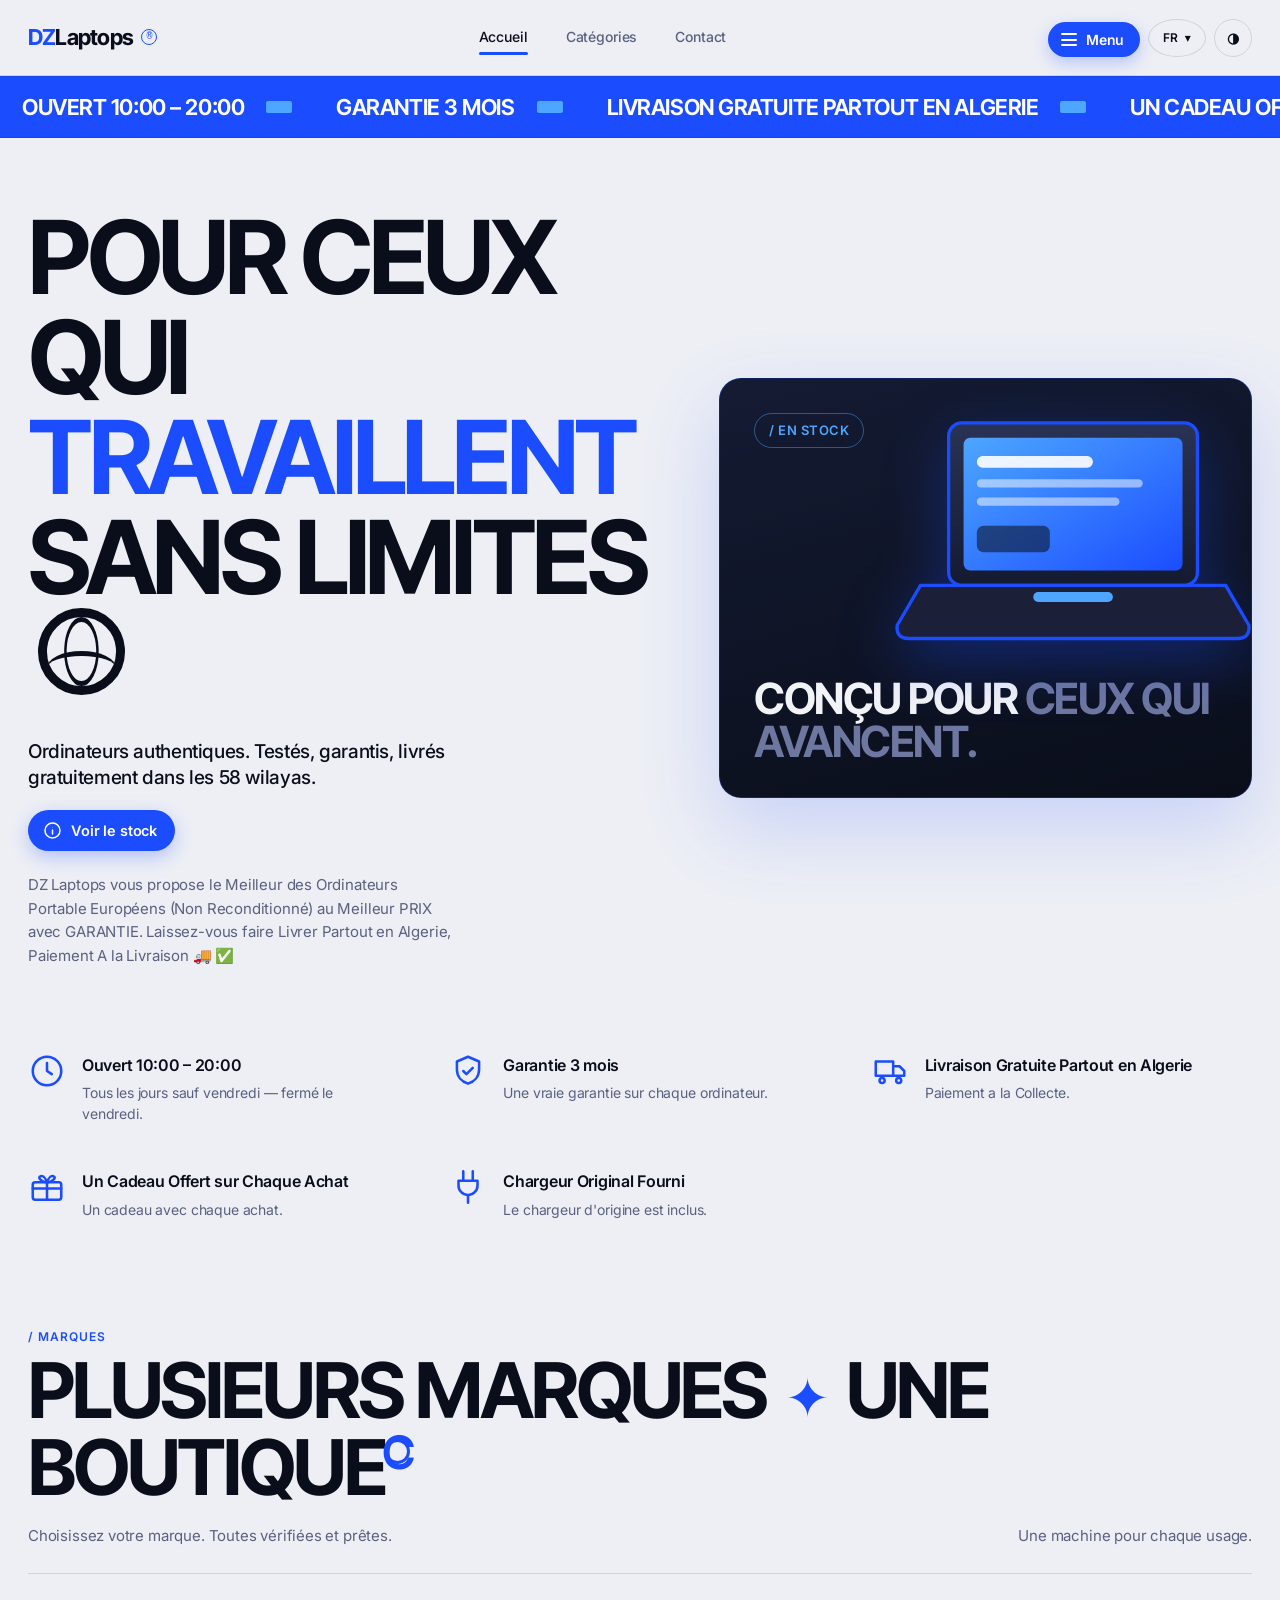
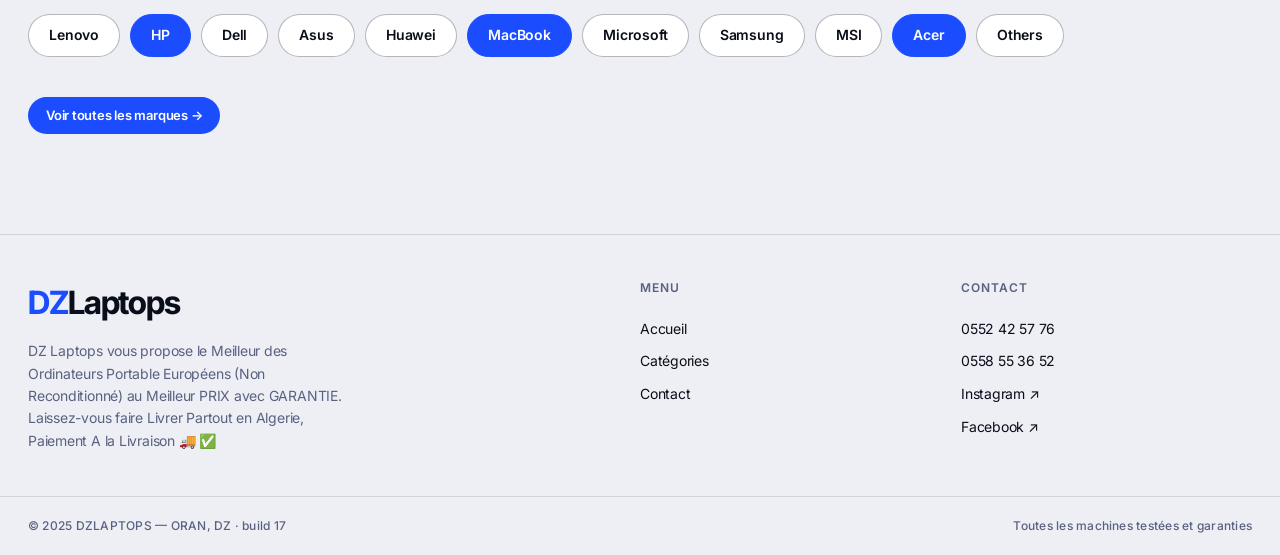
==== commit ab3ee516: "Add files via upload" ====
--- a/index.html
+++ b/index.html
@@ -1,5 +1,5 @@
 <!DOCTYPE html>
-<html lang="en" dir="ltr">
+<html lang="fr" dir="ltr">
 <head>
 <meta charset="UTF-8">
 <meta name="viewport" content="width=device-width, initial-scale=1.0">
@@ -458,7 +458,10 @@
   .lc-mark{
     width:52px;height:52px;flex:none;border-radius:13px;display:flex;align-items:center;justify-content:center;
     background:var(--accent-solid);color:#fff;font-family:var(--display);font-weight:700;font-size:20px;letter-spacing:-.03em;
-  }
+    overflow:hidden;
+  }
+  .lc-mark.has-photo{background:var(--surface-2);width:66px;height:66px}
+  .lc-photo{width:100%;height:100%;object-fit:cover;display:block}
   .lc-img{width:26px;height:26px;object-fit:contain;display:block}
   .lc-txt{font-family:var(--display);font-weight:700;font-size:20px;letter-spacing:-.03em}
   .lc-main{min-width:0}
@@ -958,7 +961,7 @@
     </div>
   </div>
   <div class="foot-bottom">
-    <span>© 2025 DZLAPTOPS — ORAN, DZ · build 16</span>
+    <span>© 2025 DZLAPTOPS — ORAN, DZ · build 17</span>
     <span data-i18n="foot_rights">ALL MACHINES TESTED & WARRANTIED</span>
   </div>
 </footer>
@@ -1275,7 +1278,8 @@
   info:'<svg viewBox="0 0 24 24"><circle cx="12" cy="12" r="9"/><path d="M12 16v-4"/><circle cx="12" cy="8" r="0.5"/></svg>',
 };
 
-let lang="en", theme="light", currentBrand=null, currentCat=null, allFilter="ALL";
+let lang="fr", theme="light", currentBrand=null, currentCat=null, allFilter="ALL";
+try{ const sl=localStorage.getItem("dz-lang"); if(["en","fr","ar"].includes(sl)) lang=sl; }catch(e){}
 
 /* ---- marquee items ---- */
 function marqueeText(){
@@ -1407,7 +1411,13 @@
   const key = stash(it, brand);
   return `<a class="laptop-card" onclick="openDetail('${key}')" role="button" tabindex="0"
              onkeydown="if(event.key==='Enter'){openDetail('${key}')}">
-    <div class="lc-mark">${brandLogo(brand,"lc")}</div>
+    <div class="lc-mark${it.image ? ' has-photo' : ''}">${
+      it.image
+        ? `<img class="lc-photo" src="${it.image}" alt="${brand} ${it.model}" loading="lazy"
+             onerror="this.parentElement.classList.remove('has-photo');this.outerHTML='${
+               brandLogo(brand,"lc").replace(/'/g,"\\'")}'">`
+        : brandLogo(brand,"lc")
+    }</div>
     <div class="lc-main">
       <div class="lc-model">${title}</div>
       <div class="lc-spec">${it.spec.map(s=>`<span>${s}</span>`).join("")}</div>
@@ -1553,6 +1563,7 @@
 function toggleLang(e){e.stopPropagation();document.getElementById("langDrop").classList.toggle("open");}
 function setLang(l){
   lang=l;
+  try{ localStorage.setItem("dz-lang", l); }catch(e){}
   document.documentElement.lang=l;
   document.documentElement.dir=(l==="ar")?"rtl":"ltr";
   document.getElementById("langDrop").classList.remove("open");
@@ -1627,6 +1638,8 @@
 }
 
 /* init */
+document.documentElement.lang = lang;
+document.documentElement.dir  = (lang==="ar") ? "rtl" : "ltr";
 applyTheme();
 go('home');
 render();
